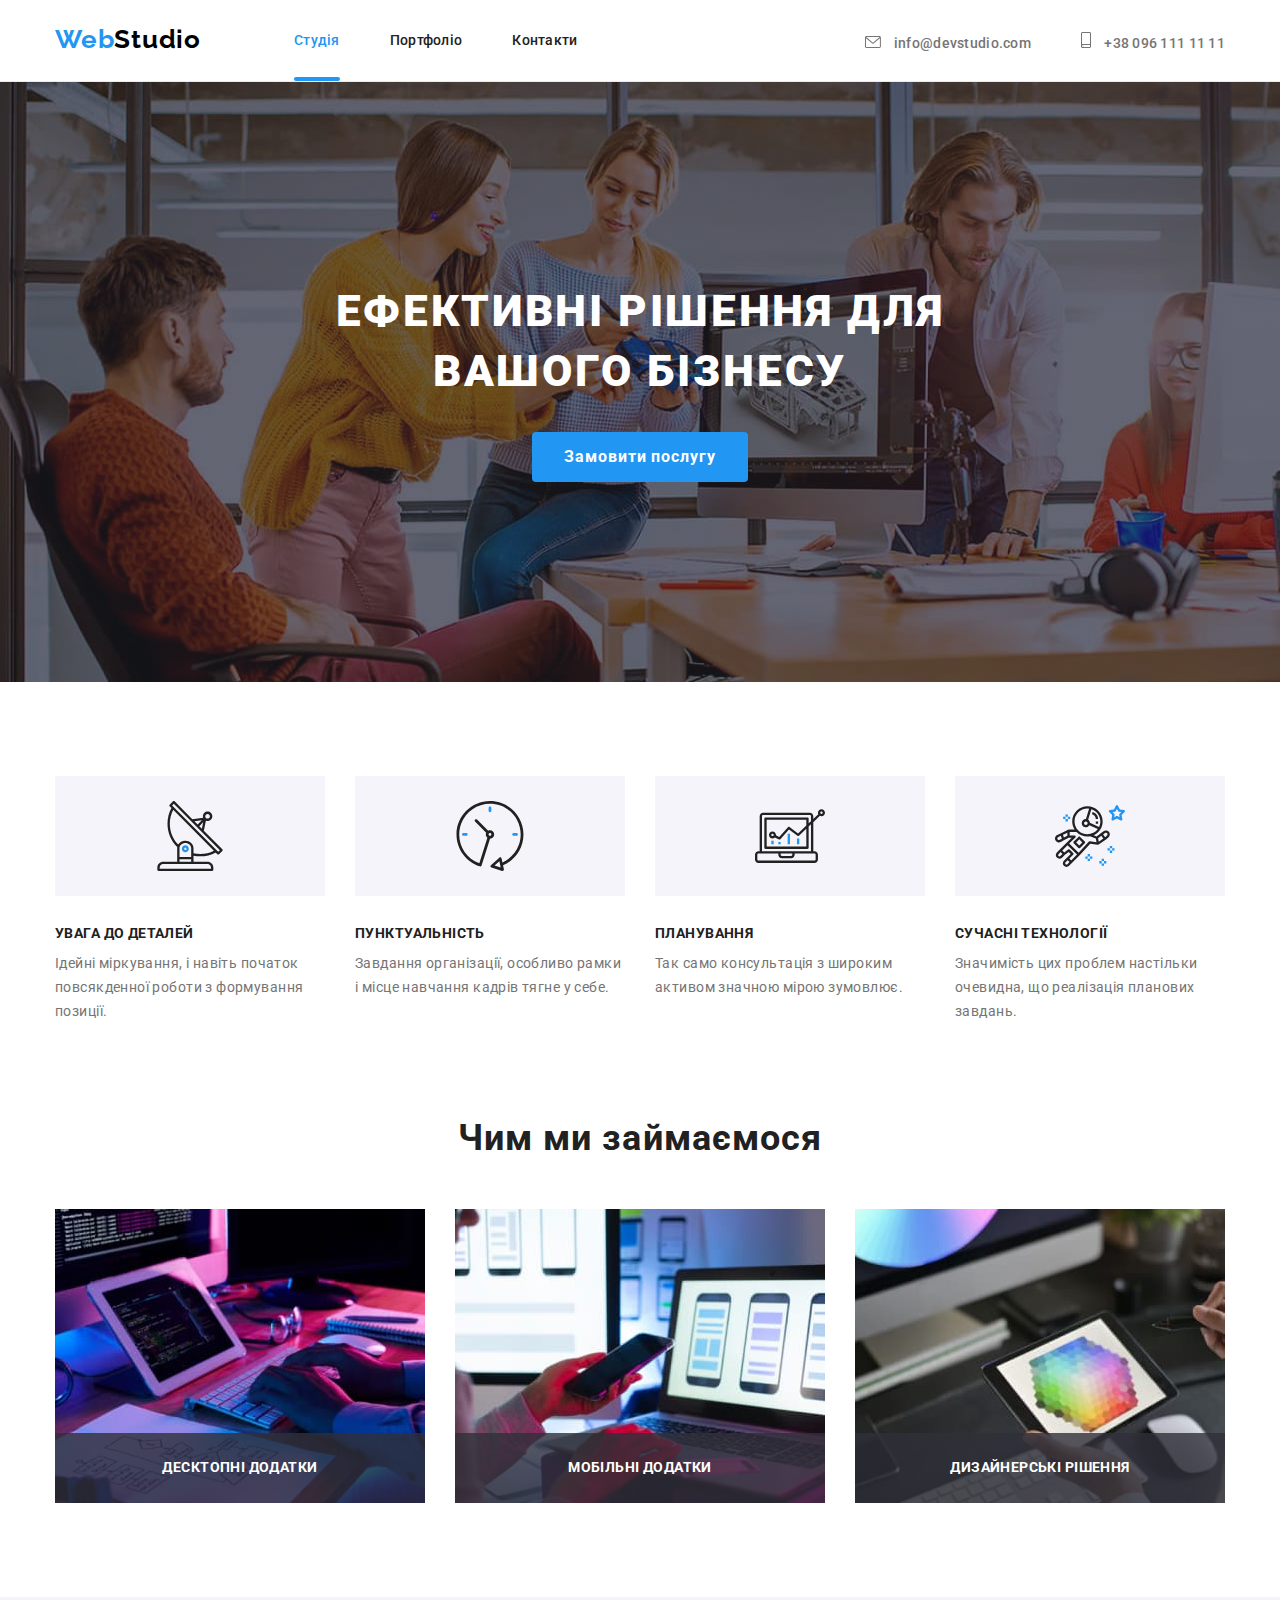
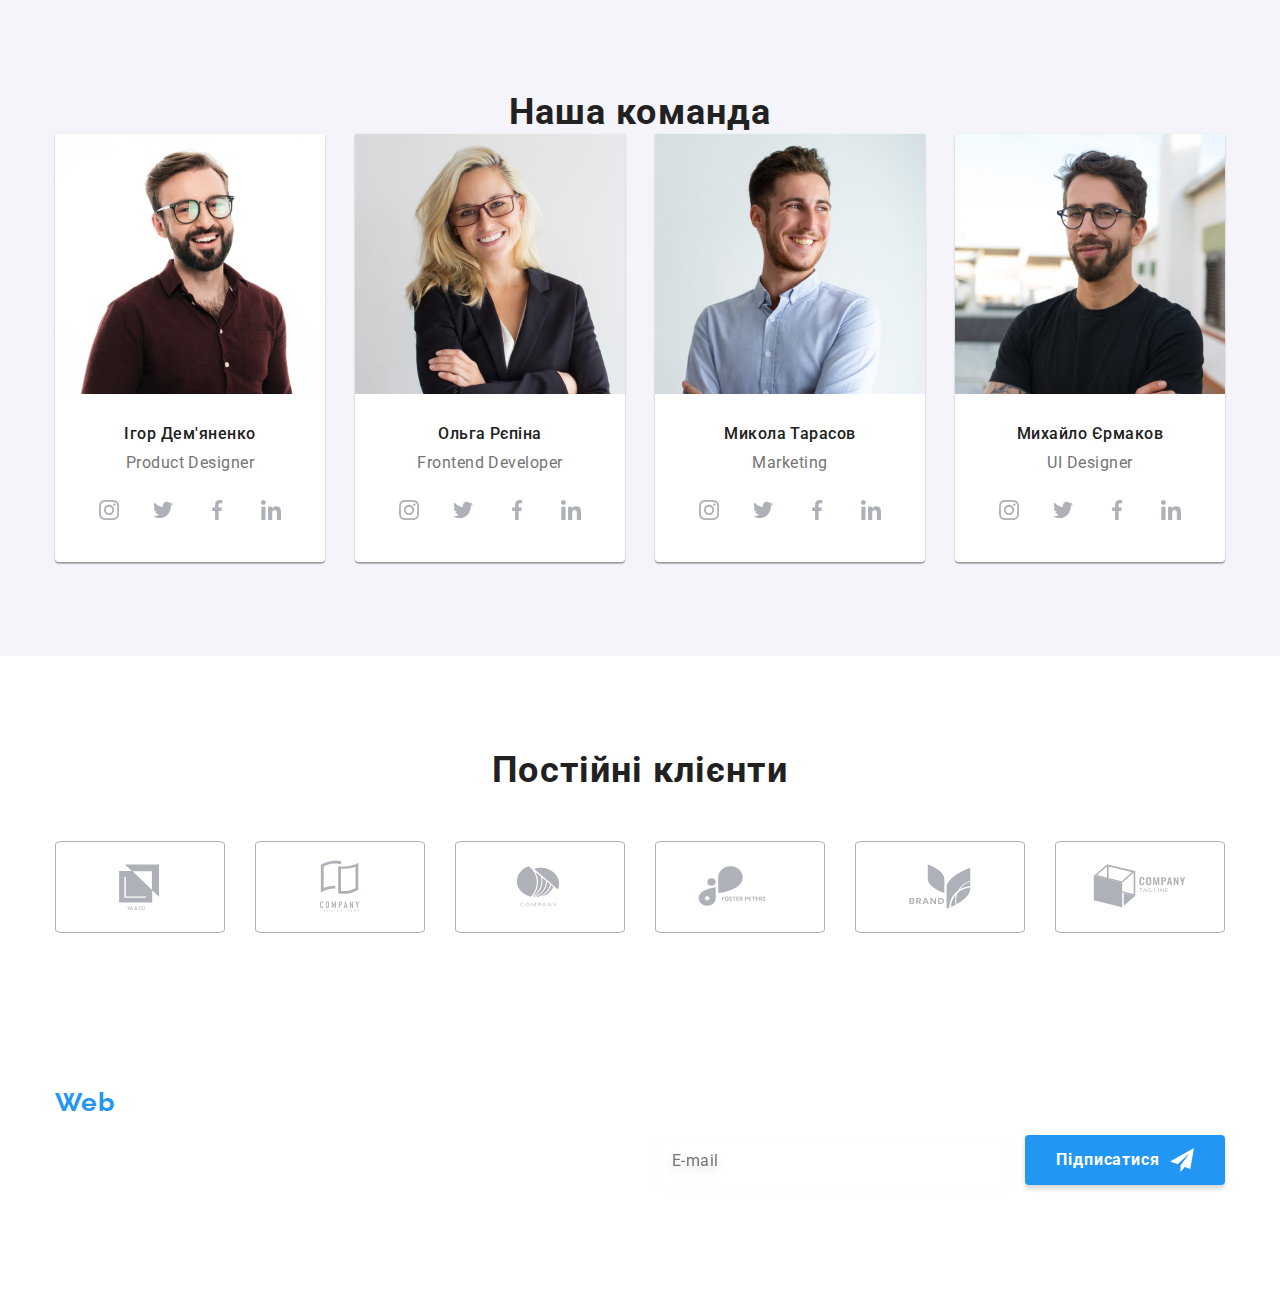
==== index.html @ ffcf5035 "hm-08" ====
<!DOCTYPE html>
<html lang="uk">
<head>
    <meta charset="UTF-8">
    <meta http-equiv="X-UA-Compatible" content="IE=edge">
    <meta name="viewport" content="width=device-width, initial-scale=1.0">
    <title>WebStudio</title>
    <link rel="preconnect" href="https://fonts.googleapis.com"> 
    <link rel="preconnect" href="https://fonts.gstatic.com" crossorigin> 
    <link href="https://fonts.googleapis.com/css2?family=Raleway:wght@700&family=Roboto:wght@400;500;700;900&display=swap" rel="stylesheet">
    <link rel="stylesheet" href="https://cdnjs.cloudflare.com/ajax/libs/modern-normalize/1.1.0/modern-normalize.css">
    <link rel="stylesheet" href="css/main.min.css">
</head>
<body>
    <header class="header">
        <div class="header-mobile">
            <a class="header__logo link" href="./index.html">
                Web<span class="accent">Studio</span> 
            </a>
            <button class="header-mobile__btn js-open-menu" type="button">
                <svg class="mobile-open" width="25" height="25">
                    <use href="./images/icons.svg#icon-menu_40px"></use>
                </svg>
            </button>
       
            <div class="header-mobile__wrap js-menu-container">
                <button class="header-mobile__btn-close js-close-menu" type="button">
                    <svg class="mobile-close" width="19" height="19">
                        <use href="./images/icons.svg#icon-close_40px"></use>
                    </svg>
                </button>
                <nav class="nav-mobile">
                    <ul class="nav-mobile__list list">
                        <li class="nav-mobile__item"><a class="nav-mobile__link link current" href="#">Студія</a></li>
                        <li class="nav-mobile__item"><a class="nav-mobile__link link" href="./portfolio.html">Портфоліо</a></li>
                        <li class="nav-mobile__item"><a class="nav-mobile__link link" href="#">Контакти</a></li>
                    </ul>
                </nav>
                <div class="contacts-mobile">
                   <ul class="contacts-mobile__list list">
                    <li class="contacts-mobile__item">
                        <a class="contacts-mobile__link-tel link" href="tel:+380961111111">+38 096 111 11 11</a>
                    </li>
                    <li class="contacts-mobile__item">
                        <a class="contacts-mobile__link-mail link" href="mailto:info@devstudio.com">info@devstudio.com</a>    
                    </li>
                   </ul>
                    
                </div>
                <div class="soc-media-mobile">
                    <ul class="soc-media-mobile__list list">
                        <li class="soc-media-mobile__item"><a class="soc-media-mobile__link link" href="https://www.instagram.com" aria-label="посилання на інстаграм">Instagram</a></li>
                        <li class="soc-media-mobile__item"><a class="soc-media-mobile__link link" href="https://twitter.com" aria-label="посилання на твіттер">Twitter</a></li>
                        <li class="soc-media-mobile__item"><a class="soc-media-mobile__link link" href="https://www.facebook.com" aria-label="посилання на фейсбук">Facebook</a></li>
                        <li class="soc-media-mobile__item"><a class="soc-media-mobile__link link" href="https://ua.linkedin.com" aria-label="посилання на лінкедін">LinkedIn</a></li>
                    </ul>
                </div>
            </div>


        </div>
        <div class="container header__container">
            <a class="header__logo link" href="./index.html">
                Web<span class="accent">Studio</span> 
            </a>
            <nav class="header__nav">
                <ul class="header__menu list">
                  <li class="header__menu-item"><a class="header__menu-link link current" href="#">Студія</a></li>
                  <li class="header__menu-item"><a class="header__menu-link link" href="./portfolio.html">Портфоліо</a></li>
                  <li class="header__menu-item"><a class="header__menu-link link" href="#">Контакти</a></li>
                </ul>
            </nav>
            <ul class="header__contacts list">
                <li class="header__contacts-item">
                 <div class="header__contacts-icon">
                    <a class="header__contacts-mail link" href="mailto:info@devstudio.com">
                        <svg class="contacts-icons" aria-label="конверт" width="16px" height="12px">
                            <use href="./images/icons.svg#icon-envelope"></use>
                        </svg> 
                     info@devstudio.com
                    </a>
                 </div>
                </li>
                <li class="header__contacts-item">
                    <div class="header__contacts-icon">
                        <a class="header__contacts-tel link" href="tel:+380961111111">
                            <svg class="contacts-icons" aria-label="телефон" width="10px" height="16px">
                                <use href="./images/icons.svg#icon-smartphone"></use>
                            </svg>
                         +38 096 111 11 11
                        </a>
                    </div>
                </li>
            </ul>
        </div>
    </header>

    <main  class="page-main">
      
        <section class="hero">
            <div class="hero__container container">
               
                <h1 class="hero__head">ЕФЕКТИВНІ РІШЕННЯ ДЛЯ ВАШОГО БІЗНЕСУ </h1>
                <button data-modal-open class="hero__button" type="button">Замовити послугу</button>
                

             
            </div>
        </section>
        <section class="advantages">
            <div class="advantages__container container">
                <h2 class="advantages__visually-hidden">Наші переваги</h2>
                <ul class="advantages__list list">
                    <li class="advantages__item">
                        <div class="advantages__icon">
                            <svg class="advantages-icons" aria-label="антена" width="70px" height="70px">
                                <use href="./images/icons.svg#icon-antenna"></use>
                            </svg>
                        </div>
                        <h3 class="advantages__item-title">УВАГА ДО ДЕТАЛЕЙ</h3>
                        <p class="advantages__item-paragraph">Ідейні міркування, і навіть початок повсякденної роботи з формування позиції.
    
                        </p>
                    </li>
                    <li class="advantages__item">
                        <div class="advantages__icon">
                            <svg class="advantages-icons" aria-label="годинник" width="70px" height="70px">
                                <use href="./images/icons.svg#icon-clock"></use>
                            </svg>
                        </div>
                        <h3 class="advantages__item-title">ПУНКТУАЛЬНІСТЬ</h3>
                        <p class="advantages__item-paragraph">Завдання організації, особливо рамки і місце навчання кадрів тягне у себе.
    
                        </p>
                    </li>
                    <li class="advantages__item">
                        <div class="advantages__icon">
                            <svg class="advantages-icons" aria-label="діаграма" width="70px" height="70px">
                                <use href="./images/icons.svg#icon-diagram"></use>
                            </svg>
                        </div>
                        <h3 class="advantages__item-title">ПЛАНУВАННЯ</h3>
                        <p class="advantages__item-paragraph">Так само консультація з широким активом значною мірою зумовлює.
    
                        </p>
                    </li>
                    <li class="advantages__item">
                        <div class="advantages__icon">
                            <svg class="advantages__icons" aria-label="астронавт" width="70px" height="70px">
                                <use href="./images/icons.svg#icon-astronaut"></use>
                            </svg>
                        </div>
                        <h3 class="advantages__item-title">СУЧАСНІ ТЕХНОЛОГІЇ</h3>
                        <p class="advantages__item-paragraph">Значимість цих проблем настільки очевидна, що реалізація планових завдань.
    
                        </p>
                    </li>
                </ul>
            </div>
        </section>
    
        <section class="gallery">
            <div class="container gallery__container">
                <h2 class="gallery__head">Чим ми займаємося</h2>
                <ul class="gallery__list list">
                    <li class="gallery__item">
                        <img class="gallery__img" src="images/img.jpg" alt="фото1" width="370"/>
                        <p class="gallery__paragraph">ДЕСКТОПНІ ДОДАТКИ</p>
                    </li>
                    <li class="gallery__item">
                        <img class="gallery__img" src="images/img-2.jpg" alt="фото2" width="370"/>
                        <p class="gallery__paragraph">МОБІЛЬНІ ДОДАТКИ</p>
                    </li>
                    <li class="gallery__item">
                        <img class="gallery__img" src="images/img-3.jpg" alt="фото3" width="370"/>
                        <p class="gallery__paragraph">ДИЗАЙНЕРСЬКІ РІШЕННЯ</p>
                    </li>
                </ul>
            </div>
        </section>
    
        <section class="team">
            <div class="team__container container">
                <h2 class="team__head">Наша команда</h2>
                <ul class="team__list item-block list">
                    <li class="item-block__item">
                        <img class="item-block__img" src="images/photo.jpg" alt="Ігор Дем'яненко" width="270"/>
                        <div class="item-block__info">
                            <h3 class="item-block__name">Ігор Дем'яненко</h3>
                            <p class="item-block__profession">Product Designer</p>
                           <ul class="social-list list">
                                <li  class="social-list__item">
                                    <a class="social-link link" href="https://www.instagram.com" aria-label="посилання на інстаграм">
                                        <svg class="social-icon" aria-label="інстаграм" width="20px" height="20px">
                                            <use href="./images/icons.svg#icon-instagram"></use>
                                        </svg>
                                    </a>
                                </li>
                                <li class="social-list__item">
                                    <a class="social-link link" href="https://twitter.com" aria-label="посилання на твіттер">
                                        <svg class="social-icon" aria-label="твіттер" width="20px" height="20px">
                                            <use href="./images/icons.svg#icon-twitter"></use>
                                        </svg>
                                    </a>
                                </li>
                                <li class="social-list__item">
                                    <a class="social-link link" href="https://www.facebook.com" aria-label="посилання на фейсбук">
                                        <svg class="social-icon" aria-label="фейсбук" width="20px" height="20px">
                                            <use href="./images/icons.svg#icon-facebook"></use>
                                        </svg>
                                    </a>
                                </li>
                                <li class="social-list__item">
                                    <a class="social-link link" href="https://ua.linkedin.com" aria-label="посилання на лінкедін">
                                        <svg class="social-icon" aria-label="лінкедін" width="20px" height="20px">
                                            <use href="./images/icons.svg#icon-linkedin"></use>
                                        </svg>
                                    </a>
                                </li>
                           </ul>
                        </div>
                    </li>
                    <li class="item-block__item">
                        <img class="item-block__img" src="images/photo-2.jpg" alt="Ольга Рєпіна" width="270"/>
                        <div class="item-block__info">
                            <h3 class="item-block__name">Ольга Рєпіна</h3>
                            <p class="item-block__profession">Frontend Developer</p>
                            <ul class="social-list list">
                                <li  class="social-list__item">
                                    <a class="social-link link" href="https://www.instagram.com" aria-label="посилання на інстаграм">
                                        <svg class="social-icon" aria-label="інстаграм" width="20px" height="20px">
                                            <use href="./images/icons.svg#icon-instagram"></use>
                                        </svg>
                                    </a>
                                </li>
                                <li class="social-list__item">
                                    <a class="social-link link" href="https://twitter.com" aria-label="посилання на твіттер">
                                        <svg class="social-icon" aria-label="твіттер" width="20px" height="20px">
                                            <use href="./images/icons.svg#icon-twitter"></use>
                                        </svg>
                                    </a>
                                </li>
                                <li class="social-list__item">
                                    <a class="social-link link" href="https://www.facebook.com" aria-label="посилання на фейсбук">
                                        <svg class="social-icon" aria-label="фейсбук" width="20px" height="20px">
                                            <use href="./images/icons.svg#icon-facebook"></use>
                                        </svg>
                                    </a>
                                </li>
                                <li class="social-list__item">
                                    <a class="social-link link" href="https://ua.linkedin.com" aria-label="посилання на лінкедін">
                                        <svg class="social-icon" aria-label="лінкедін" width="20px" height="20px">
                                            <use href="./images/icons.svg#icon-linkedin"></use>
                                        </svg>
                                    </a>
                                </li>
                           </ul>
                        </div>
                    </li>
                    <li class="item-block__item">
                        <img class="item-block__img" src="images/photo-3.jpg" alt="Микола Тарасов" width="270"/>
                        <div class="item-block__info">
                            <h3 class="item-block__name">Микола Тарасов</h3>
                            <p class="item-block__profession">Marketing</p>
                            <ul class="social-list list">
                                <li  class="social-list__item">
                                    <a class="social-link link" href="https://www.instagram.com" aria-label="посилання на інстаграм">
                                        <svg class="social-icon" aria-label="інстаграм" width="20px" height="20px">
                                            <use href="./images/icons.svg#icon-instagram"></use>
                                        </svg>
                                    </a>
                                </li>
                                <li class="social-list__item">
                                    <a class="social-link link" href="https://twitter.com" aria-label="посилання на твіттер">
                                        <svg class="social-icon" aria-label="твіттер" width="20px" height="20px">
                                            <use href="./images/icons.svg#icon-twitter"></use>
                                        </svg>
                                    </a>
                                </li>
                                <li class="social-list__item">
                                    <a class="social-link link" href="https://www.facebook.com" aria-label="посилання на фейсбук">
                                        <svg class="social-icon" aria-label="фейсбук" width="20px" height="20px">
                                            <use href="./images/icons.svg#icon-facebook"></use>
                                        </svg>
                                    </a>
                                </li>
                                <li class="social-list__item">
                                    <a class="social-link link" href="https://ua.linkedin.com" aria-label="посилання на лінкедін">
                                        <svg class="social-icon" aria-label="лінкедін" width="20px" height="20px">
                                            <use href="./images/icons.svg#icon-linkedin"></use>
                                        </svg>
                                    </a>
                                </li>
                           </ul>
                        </div>
                    </li>
                    <li class="item-block__item">
                        <img class="item-block__img" src="images/photo-4.jpg" alt="Михайло Єрмаков" width="270"/>
                        <div class="item-block__info">
                            <h3 class="item-block__name">Михайло Єрмаков</h3>
                            <p class="item-block__profession">UI Designer</p>
                            <ul class="social-list list">
                                <li  class="social-list__item">
                                    <a class="social-link link" href="https://www.instagram.com" aria-label="посилання на інстаграм">
                                        <svg class="social-icon" aria-label="інстаграм" width="20px" height="20px">
                                            <use href="./images/icons.svg#icon-instagram"></use>
                                        </svg>
                                    </a>
                                </li>
                                <li class="social-list__item">
                                    <a class="social-link link" href="https://twitter.com" aria-label="посилання на твіттер">
                                        <svg class="social-icon" aria-label="твіттер" width="20px" height="20px">
                                            <use href="./images/icons.svg#icon-twitter"></use>
                                        </svg>
                                    </a>
                                </li>
                                <li class="social-list__item">
                                    <a class="social-link link" href="https://www.facebook.com" aria-label="посилання на фейсбук">
                                        <svg class="social-icon" aria-label="фейсбук" width="20px" height="20px">
                                            <use href="./images/icons.svg#icon-facebook"></use>
                                        </svg>
                                    </a>
                                </li>
                                <li class="social-list__item">
                                    <a class="social-link link" href="https://ua.linkedin.com" aria-label="посилання на лінкедін">
                                        <svg class="social-icon" aria-label="лінкедін" width="20px" height="20px">
                                            <use href="./images/icons.svg#icon-linkedin"></use>
                                        </svg>
                                    </a>
                                </li>
                           </ul>
                        </div>
                    </li>
                </ul>
            </div>
        </section>
    
        <section class="clients">
            <div class="container">
                <h2 class="clients__head">Постійні клієнти</h2>
                <ul class="clients__list list">
                    <li class="clients__item">
                        <a class="clients__link link" href="#" aria-label="посилання на компанію">
                            <svg class="clients-icon" aria-label="компанія" width="106px" height="60">
                                <use href="./images/icons.svg#icon-Logo"></use>
                            </svg>
                        </a>
                    </li>
                    <li class="clients__item">
                        <a class="clients__link link" href="#" aria-label="посилання на компанію">
                            <svg class="clients-icon" aria-label="компанія" width="106px" height="60">
                                <use href="./images/icons.svg#icon-Logo-2"></use>
                            </svg>
                        </a>
                    </li>
                    <li class="clients__item">
                        <a class="clients__link link" href="#" aria-label="посилання на компанію">
                            <svg class="clients-icon" aria-label="компанія" width="106px" height="60">
                                <use href="./images/icons.svg#icon-Logo-3"></use>
                            </svg>
                         </a>
                    </li>
                    <li class="clients__item">
                        <a class="clients__link link" href="#" aria-label="посилання на компанію">
                            <svg class="clients-icon" aria-label="компанія" width="106px" height="60">
                                <use href="./images/icons.svg#icon-Logo-4"></use>
                            </svg>
                        </a>
                    </li>
                    <li class="clients__item">
                        <a class="clients__link link" href="#" aria-label="посилання на компанію">
                            <svg class="clients-icon" aria-label="компанія" width="106px" height="60">
                                <use href="./images/icons.svg#icon-Logo-5"></use>
                            </svg>
                        </a>
                    </li>
                    <li class="clients__item">
                        <a class="clients__link link" href="#" aria-label="посилання на компанію">
                            <svg class="clients-icon" aria-label="компанія" width="106px" height="60">
                                <use href="./images/icons.svg#icon-Logo-6"></use>
                            </svg>
                        </a>
                    </li>
                </ul>
            </div>
        </section>
    
    

    </main>
    <!-- <footer class="footer"> -->
        <div class="container footer__container">
            <div class="footer__contacts">
                <a class="footer__logo link" href="./index.html">
                    Web<span class="logo-footer-accent">Studio</span>
                </a>
                
                <address class="footer__adress">
                    <ul class="footer__list list">
                        <li class="footer__item"><a class="footer__map link" href="https://goo.gl/maps/fyVQW1wVVdpxyoAL6" target="_blank"  rel="noopener noreferrer" >м. Київ, пр-т Лесі Українки,26</a></li>
                        <li class="footer__item"><a class="footer__mail link" href="mailto:info@devstudio.com">info@devstudio.com</a></li>
                        <li class="footer__item"><a class="footer__tel link" href="tel:+380961111111">+38 096 111 11 11</a></li>
                    </ul>
                </address>
            </div>
            <div class="footer-social">
                <h3 class="footer-social__head">ПРИЄДНУЙТЕСЬ</h3>
                <ul class="social-list list">
                    <li  class="footer-social__item">
                        <a class="social-link link" href="https://www.instagram.com" aria-label="посилання на інстаграм">
                            <svg class="social-icon-footer" aria-label="інстаграм" width="20px" height="20px">
                                <use href="./images/icons.svg#icon-instagram"></use>
                            </svg>
                        </a>
                    </li>
                    <li class="footer-social__item">
                        <a class="social-link link" href="https://twitter.com" aria-label="посилання на твіттер">
                            <svg class="social-icon-footer" aria-label="твіттер" width="20px" height="20px">
                                <use href="./images/icons.svg#icon-twitter"></use>
                            </svg>
                        </a>
                    </li>
                    <li class="footer-social__item">
                        <a class="social-link link" href="https://www.facebook.com" aria-label="посилання на фейсбук">
                            <svg class="social-icon-footer" aria-label="фейсбук" width="20px" height="20px">
                                <use href="./images/icons.svg#icon-facebook"></use>
                            </svg>
                        </a>
                    </li>
                    <li class="footer-social__item">
                        <a class="social-link link" href="https://ua.linkedin.com" aria-label="посилання на лінкедін">
                            <svg class="social-icon-footer" aria-label="лінкедін" width="20px" height="20px">
                                <use href="./images/icons.svg#icon-linkedin"></use>
                            </svg>
                        </a>
                    </li>
               </ul>
            </div>
            <div class="footer-mail">
                <p class="footer-mail__paragraph">ПІДПИШІТЬСЯ НА РОЗСИЛКУ</p>
                <form class="form-subscribe">
                    <input class="form-subscribe__input" type="email" name="email" placeholder="E-mail">
                    <button class="form-subscribe__button" type="submit">Підписатися
                        <svg class="form-subscribe__icon" width="24" height="24">
                            <use href="./images/icons.svg#icon-icon-send"></use>
                        </svg>
                    </button>
                </form>

            </div>
        </div>
    </footer>
    
    <div class="backdrop is-hidden" data-modal>
        <div class="modal">
            <p class="modal__title">Залиште свої дані, ми вам передзвонимо</p>
            <button class="modal__button-close" data-modal-close>
                <svg class="icon-close" width="18" height="18">
                    <use href="./images/icons.svg#icon-close-black-18dp"></use>
                </svg>
            </button>
            <form class="modal-forms">
                <div class="modal-forms__group">
                    <label class="modal-forms__label" for="name">Ім'я</label>
                    <div class="modal-forms__svg">
                        <input class="modal-forms__input" type="text" name="name" id="name">
                        <svg class="modal-icon" width="18" height="18">
                            <use href="./images/icons.svg#icon-person-black-18dp-1"></use>
                        </svg>
                    </div>
                </div>
                <div class="modal-forms__group">
                    <label class="modal-forms__label" for="number-tel">Телефон</label>
                    <div class="modal-forms__svg">
                        <input class="modal-forms__input" type="tel" name="number-tel" id="number-tel">
                        <svg class="modal-icon" width="18" height="18">
                            <use href="./images/icons.svg#icon-phone-black-18dp-1"></use>
                        </svg>
                    </div>
                </div>
                <div class="modal-forms__group">
                    <label class="modal-forms__label" for="mail">Пошта</label>
                    <div class="modal-forms__svg">
                        <input class="modal-forms__input" type="email" name="mail" id="mail">
                        <svg class="modal-icon" width="18" height="18">
                            <use href="./images/icons.svg#icon-email-black-18dp-1"></use>
                        </svg>
                    </div>
                </div>
                <div class="form-box">
                    <label class="modal-forms__label" for="feedback">Коментар</label>
                    <textarea class="modal-textarea" name="feedback" id="feedback" placeholder="Введіть текст"></textarea>
                </div>
                <div class="form-checked">
                    
                    <label class="form-checked__label" for="user-accept">
                        <input class="modal-checked visually-hidden" type="checkbox" name="accept" id="user-accept">
                        <span class="modal-checked__vector">
                            <svg class="modal-checked__icon" width="11" height="8">
                                <use href="./images/icons.svg#icon-Vector"></use>
                            </svg>
                        </span>
                        <span>Погоджуюся з розсилкою та приймаю</span>
                    </label>
                    <a href="#" class="form-checked__checkbox-link"> Умови договору</a>
                </div>
                <button class="modal-btn" type="submit">Відправити</button>
            </form>
        </div>
    </div>
    <script src="./js/mobile-menu.js"></script>
    <script src="./js/modal.js"></script>
</body>
</html>
---- css/main.min.css ----
:root{--primary-font:"Roboto", sans-serif;--secondary-font:"Raleway", sans-serif;--primary-text-color:#212121;--secondary-text-color:#757575;--primary-text-color-theme-dark:#FFFFFF;--accent-color:#2196F3}.container{margin-left:auto;margin-right:auto;padding-left:15px;padding-right:15px}@media screen and (min-width: 480px){.container{max-width:480px}}@media screen and (min-width: 768px){.container{max-width:768px}}@media screen and (min-width: 1200px){.container{max-width:1200px}}.link{text-decoration:none}.list{list-style:none}img{display:block;max-width:100%;height:auto}button{font-family:inherit;cursor:pointer;padding:0;margin:0}ul{margin-top:0;margin-bottom:0;padding-left:0;-webkit-padding-start:0;padding-inline-start:0}h1,h2,h3,h4,h5,h6{margin:0}p{margin:0}address{font-style:normal}body{font-family:var(--primary-font);color:var(--primary-text-color)}.visually-hidden{position:absolute;white-space:nowrap;width:1px;height:1px;overflow:hidden;border:0;padding:0;clip:rect(0 0 0 0);-webkit-clip-path:inset(50%);clip-path:inset(50%);margin:-1px}.social-list{display:flex;gap:10px}.social-link{width:44px;height:44px;background-color:var(--primary-text-color-theme-dark);border-radius:50%;display:flex;align-items:center;justify-content:center;transition:background-color 250ms cubic-bezier(0.4, 0, 0.2, 1),box-shadow 250ms cubic-bezier(0.4, 0, 0.2, 1)}.social-link:hover,.social-link:focus{background-color:var(--accent-color);box-shadow:0px 4px 4px rgba(0,0,0,.25)}.social-link:hover:hover .social-icon,.social-link:hover:focus .social-icon,.social-link:focus:hover .social-icon,.social-link:focus:focus .social-icon{fill:var(--primary-text-color-theme-dark)}.social-icon{fill:#afb1b8}.portfolio-gallery__list{display:flex;gap:30px;flex-wrap:wrap;cursor:pointer}.portfolio-gallery__item{transition:box-shadow 250ms cubic-bezier(0.4, 0, 0.2, 1);width:calc((100% - 60px)/3)}.portfolio-gallery__item:hover{box-shadow:0px 4px 4px rgba(0,0,0,.25)}.portfolio-gallery__item:hover:hover .img-descr__text{transform:translateY(0)}.img-descr{position:relative;overflow:hidden}.img-descr__text{position:absolute;padding:40px;left:0;top:0;width:100%;height:100%;font-family:var(--primary-font);font-weight:400;font-size:18px;line-height:1.56;letter-spacing:.03em;color:var(--primary-text-color-theme-dark);background-color:rgba(33,150,243,.9);transform:translateY(100%);transition:transform 250ms cubic-bezier(0.4, 0, 0.2, 1)}.container-descr{padding:20px 24px;border:1px solid rgba(238,238,238,.9333333333);border-top:rgba(0,0,0,0)}.container-descr__head{font-weight:700;font-size:18px;line-height:2;letter-spacing:.06em}.container-descr__filter{font-size:16px;line-height:1.9;letter-spacing:.03em;color:var(--secondary-text-color)}.header-mobile{display:flex;justify-content:space-between;align-items:center;padding:16px 15px 15px 16px}@media screen and (min-width: 768px){.header-mobile{display:none}}.header-mobile__btn{width:40px;height:40px;background-color:var(--primary-text-color-theme-dark);border:none;top:10px;right:15px}.header-mobile__btn:focus,.header-mobile__btn:hover .mobile-open{fill:var(--accent-color)}.header-mobile__wrap{overflow:auto;display:flex;flex-direction:column;justify-content:space-between;max-width:100%;height:100vh;position:fixed;top:0;left:0;padding:48px 40px;background-color:var(--primary-text-color-theme-dark);transform:translateX(-100%);transition:transform cubic-bezier(0.4, 0, 0.2, 1),visibility 250ms cubic-bezier(0.4, 0, 0.2, 1)}.header-mobile__wrap.is-open{transform:translateX(0);overflow:auto}body.scroll-lock{overflow:hidden}.header-mobile__btn-close{width:40px;height:40px;background-color:var(--primary-text-color-theme-dark);border:none;position:absolute;top:10px;right:15px}.header-mobile__btn-close:focus,.header-mobile__btn-close:hover .mobile-close{fill:var(--accent-color)}.nav-mobile__list{display:flex;flex-direction:column;gap:32px}.nav-mobile__link{font-weight:500;font-size:40px;line-height:1.18;letter-spacing:.02em;color:var(--primary-text-color)}.nav-mobile__link:focus,.nav-mobile__link:hover{color:var(--accent-color)}.contacts-mobile{padding-top:302px;padding-bottom:64px}.contacts-mobile__list{display:flex;flex-direction:column;gap:32px}.contacts-mobile__link-tel{font-weight:500;font-size:34px;line-height:1.18;letter-spacing:.02em;color:var(--accent-color)}.contacts-mobile__link-mail{font-weight:500;font-size:24px;line-height:1.16;letter-spacing:.02em;color:var(--secondary-text-color)}.contacts-mobile__link-mail:focus,.contacts-mobile__link-mail:hover{color:var(--accent-color)}.soc-media-mobile__list{display:flex;gap:20px}.soc-media-mobile__item{border-left:1px solid rgba(33,33,33,.2);padding-left:10px}.soc-media-mobile__item:first-child{border-left:none}.soc-media-mobile__link{font-weight:500;font-size:18px;line-height:1.22;letter-spacing:.02em;color:#2196f3}.header{border-bottom:1px solid #ececec}.header__container{display:flex;justify-content:center;align-items:center}@media screen and (max-width: 767px){.header__container{display:none}}.header__logo{font-family:var(--secondary-font);font-weight:700;font-size:26px;line-height:1.2;letter-spacing:.03em;color:#2196f3;display:inline-block}@media screen and (max-width: 767px){.header__logo{padding:16px 15px 15px 16px;font-weight:700;font-size:24px;line-height:1.16;letter-spacing:.03em}}@media screen and (min-width: 1200px){.header__logo{padding-top:24px;padding-bottom:25px;margin-right:93px}}.accent{color:#000}.header__nav{padding-top:32px;padding-bottom:32px}.header__menu{display:flex;gap:50px;margin:0}.header__menu-item{font-size:14px}.header__menu-link{font-weight:500;font-size:14px;line-height:1.14;letter-spacing:.02em;padding:32px 0;color:var(--primary-text-color);position:relative;transition:color 250ms cubic-bezier(0.4, 0, 0.2, 1)}.header__menu-link:focus,.header__menu-link:hover{color:var(--accent-color)}.header__menu-link.current::after{content:"";height:4px;width:100%;background-color:var(--accent-color);display:block;border-radius:2px;position:absolute;bottom:-1px;left:0}.current{color:var(--accent-color)}.header__contacts{display:flex;gap:50px;margin-left:auto;align-items:baseline;height:80px}.header__contacts-item{font-size:14px}.header__contacts-icon{display:flex;justify-content:center;align-items:center;text-align:center;color:#757575;transition:color 250ms cubic-bezier(0.4, 0, 0.2, 1)}.header__contacts-icon:focus,.header__contacts-icon:hover{color:var(--accent-color)}.contacts-icons{fill:currentColor;margin-right:10px}.header__contacts-mail{font-weight:500;font-size:14px;line-height:1.14;letter-spacing:.02em;color:var(--secondary-text-color)}.header__contacts-mail:focus,.header__contacts-mail:hover{color:var(--accent-color)}.header__contacts-tel{font-weight:500;font-size:14px;line-height:1.14;letter-spacing:.02em;color:var(--secondary-text-color);transition:color 250ms cubic-bezier(0.4, 0, 0.2, 1)}.header__contacts-tel:focus,.header__contacts-tel:hover{color:var(--accent-color)}.header__contacts{padding-top:32px;padding-bottom:32px}.page-main{max-width:100%}.hero{background-image:linear-gradient(rgba(47, 48, 58, 0.4), rgba(47, 48, 58, 0.4)),url(../images/background.jpg);height:600px}@media screen and (max-width: 767px){.hero{padding:118px 0;height:400px;max-width:100%;background-size:cover}}@media screen and (min-width: 1200px){.hero{height:600px;padding:200px 0}}.hero__head{font-weight:900;font-size:44px;line-height:1.36;letter-spacing:.06em;margin:auto;width:696px;text-align:center;color:var(--primary-text-color-theme-dark);margin-bottom:30px}@media screen and (max-width: 767px){.hero__head{font-size:26px;line-height:1.62;text-align:center;letter-spacing:.06em;text-transform:uppercase;width:360px;color:var(--primary-text-color-theme-dark)}}.hero__button{font-weight:700;font-size:16px;line-height:1.88;letter-spacing:.06em;width:216px;height:50px;margin:auto;background-color:var(--accent-color);border-radius:4px;border:0;display:block;color:var(--primary-text-color-theme-dark);transition:background-color 250ms cubic-bezier(0.4, 0, 0.2, 1)}@media screen and (max-width: 767px){.hero__button{width:200px}}.hero__button:focus,.hero__button:hover{background-color:#188ce8}.advantages{padding-top:94px;padding-bottom:94px}@media screen and (max-width: 767px){.advantages{padding-top:60px;padding-bottom:60px}}.advantages__visually-hidden{position:absolute;white-space:nowrap;width:1px;height:1px;overflow:hidden;border:0;padding:0;clip:rect(0 0 0 0);-webkit-clip-path:inset(50%);clip-path:inset(50%);margin:-1px}.advantages__list{display:flex;gap:30px}@media screen and (max-width: 767px){.advantages__list{flex-direction:column}}@media screen and (max-width: 767px){.advantages__item{max-width:450px;padding-left:15px;padding-right:15px}}@media screen and (min-width: 1200px){.advantages__item{width:calc((100% - 90px)/4)}}.advantages__icon{background-color:#f5f4fa;height:120px;display:flex;justify-content:center;align-items:center;margin-bottom:30px}.advantages__item-title{font-weight:700;font-size:14px;line-height:1.14;letter-spacing:.03em;text-transform:uppercase}.advantages__item-paragraph{font-size:14px;line-height:1.71;letter-spacing:.03em;color:var(--secondary-text-color);margin-top:10px}.gallery{padding-bottom:94px}@media screen and (max-width: 767px){.gallery{display:none}}.gallery__head{font-weight:700;font-size:36px;line-height:1.16;text-align:center;letter-spacing:.03em;margin-bottom:50px}.gallery__list{display:flex;gap:30px}.gallery__item{position:relative;width:calc((100% - 60px)/3)}.gallery__paragraph{font-family:var(--primary-font);font-weight:700;font-size:14px;line-height:1.14;text-align:center;letter-spacing:.03em;text-transform:uppercase;color:var(--primary-text-color-theme-dark);background:rgba(47,48,58,.8);width:100%;height:70px;position:absolute;bottom:0;left:0;display:flex;align-items:center;justify-content:center}.team{background-color:#f5f4fa;padding-top:94px;padding-bottom:94px}@media screen and (max-width: 767px){.team{padding-top:60px;padding-bottom:60px}}.team__head{font-weight:700;font-size:36px;line-height:1.17;text-align:center;letter-spacing:.03em}@media screen and (max-width: 767px){.team__head{font-size:28px;margin-bottom:30px}}.team__list{display:flex;gap:30px}@media screen and (max-width: 767px){.team__list{flex-direction:column;padding-left:15px;padding-right:15px}}.item-block__item{background-color:var(--primary-text-color-theme-dark);box-shadow:0px 1px 3px rgba(0,0,0,.12),0px 1px 1px rgba(0,0,0,.14),0px 2px 1px rgba(0,0,0,.2);border-radius:0px 0px 4px 4px}@media screen and (max-width: 767px){.item-block__item{width:100%}}@media screen and (min-width: 1200px){.item-block__item{width:calc((100% - 90px)/4)}}.item-block__info{padding:30px 0;display:flex;align-items:center;flex-direction:column}.item-block__name{font-weight:500;font-size:16px;line-height:1.19;text-align:center;letter-spacing:.03em}.item-block__profession{font-size:16px;line-height:1.19;text-align:center;letter-spacing:.03em;color:var(--secondary-text-color);margin-top:10px}.social-list__item{margin-top:16px;display:flex;gap:10px}.clients{padding:94px 0}.clients__head{font-family:var(--primary-font);font-style:normal;font-size:36px;line-height:1.16;text-align:center;letter-spacing:.03em;color:var(--primary-text-color);margin-bottom:50px}.clients__list{display:flex;align-items:center;justify-content:center;gap:30px}.clients__item{width:calc((100% - 150px)/6)}.clients__link{width:170px;height:92px;border:1px solid #afb1b8;border-radius:4%;display:flex;align-items:center;justify-content:center;transition:border-color 250ms cubic-bezier(0.4, 0, 0.2, 1),color 250ms cubic-bezier(0.4, 0, 0.2, 1)}.clients__link:hover,.clients__link:focus .clients-icon{border-color:var(--accent-color);color:var(--accent-color)}.clients__link{color:#afb1b8}.clients-icon{fill:currentColor;margin:16px 32px}.clients__link{width:170px;height:92px}.footer{background-color:#2f303a}.footer__container{display:flex;align-items:baseline;height:252px}.footer__contacts{padding-top:60px;padding-bottom:60px}.footer__logo{font-family:var(--secondary-font);font-weight:700;font-size:26px;line-height:1.2;letter-spacing:.03em;color:var(--accent-color)}.logo-footer-accent{color:var(--primary-text-color-theme-dark)}.footer__item{margin-bottom:9px}.footer__list{padding-top:20px}.footer__map{font-style:normal;font-size:14px;line-height:1.71;letter-spacing:.03em;color:var(--primary-text-color-theme-dark);transition:color 250ms cubic-bezier(0.4, 0, 0.2, 1)}.footer__map:focus,.footer__map:hover{color:var(--accent-color)}.footer__mail{font-style:normal;font-size:14px;line-height:1.71;letter-spacing:.03em;color:rgba(255,255,255,.6);transition:color 250ms cubic-bezier(0.4, 0, 0.2, 1)}.footer__mail:focus,.footer__mail:hover{color:var(--accent-color)}.footer__tel{font-style:normal;font-size:14px;line-height:1.71;letter-spacing:.03em;color:rgba(255,255,255,.6);transition:color 250ms cubic-bezier(0.4, 0, 0.2, 1)}.footer__tel:focus,.footer__tel:hover{color:var(--accent-color)}.footer-social{padding-top:72px;padding-bottom:100px;margin-left:70px;display:block;align-items:baseline}.footer-social__head{font-family:var(--primary-font);font-style:normal;font-weight:700;font-size:14px;line-height:1.14;letter-spacing:.03em;text-transform:uppercase;color:var(--primary-text-color-theme-dark);margin-bottom:20px}.social-link{background-color:rgba(255,255,255,.1)}.social-icon-footer{fill:var(--primary-text-color-theme-dark)}.footer-mail{margin-left:auto;padding-top:72px;padding-bottom:94px}.footer-mail__paragraph{font-family:var(--primary-font);font-weight:700;font-size:14px;line-height:1.14;letter-spacing:.03em;text-transform:uppercase;color:var(--primary-text-color-theme-dark);margin-bottom:20px}.form-subscribe{display:flex;align-items:baseline}.form-subscribe__input{width:358px;height:50px;border:1px solid rgba(255,255,255,.3);filter:drop-shadow(0px 4px 4px rgba(0, 0, 0, 0.15));border-radius:4px;margin-right:12px;background-color:rgba(0,0,0,0);color:var(--primary-text-color-theme-dark);transition:fill 250ms cubic-bezier(0.4, 0, 0.2, 1),visibility 250ms cubic-bezier(0.4, 0, 0.2, 1)}.form-subscribe__input:hover,.form-subscribe__input:focus{border-color:var(--accent-color)}input,textarea{padding:15px 16px;font-family:var(--primary-font);font-weight:400;font-size:16px;line-height:1.25;letter-spacing:.03em;color:rgba(255,255,255,.6)}.form-subscribe__button{font-weight:700;font-size:16px;line-height:1.88;letter-spacing:.06em;width:200px;height:50px;margin:auto;background-color:var(--accent-color);border-radius:4px;border:0;color:var(--primary-text-color-theme-dark);box-shadow:0px 4px 4px rgba(0,0,0,.15);transition:background-color 250ms cubic-bezier(0.4, 0, 0.2, 1);display:flex;align-items:center;justify-content:center}.form-subscribe__button:focus,.form-subscribe__button:hover{background-color:#188ce8}.form-subscribe__icon{margin-left:10px}.backdrop{position:fixed;width:100%;height:100%;top:0;left:0;z-index:100;background-color:rgba(0,0,0,.2);transition:opacity 250ms cubic-bezier(0.4, 0, 0.2, 1),visibility 250ms cubic-bezier(0.4, 0, 0.2, 1)}.backdrop.is-hidden{visibility:hidden;opacity:0;pointer-events:none}.is-hidden{transform:scale(0) rotate(720deg);opacity:0;transition:all 1s}.modal{position:absolute;left:50%;top:50%;transform:translate(-50%, -50%);transition:all 500s;min-width:528px;min-height:581px;background-color:var(--primary-text-color-theme-dark);transition:transform 250ms cubic-bezier(0.4, 0, 0.2, 1);box-shadow:0px 1px 3px rgba(0,0,0,.12),0px 1px 1px rgba(0,0,0,.14),0px 2px 1px rgba(0,0,0,.2);border-radius:4px}.modal__title{margin-top:40px;margin-left:41px;width:448px;font-family:var(--primary-font);font-weight:700;font-size:20px;line-height:1.15;text-align:center;letter-spacing:.03em;color:var(--primary-text-color);margin-bottom:12px}.modal__button-close{position:absolute;width:30px;height:30px;right:8px;top:8px;border-radius:50%;background-color:var(--primary-text-color-theme-dark);border:1px solid rgba(0,0,0,.1019607843);display:flex;align-items:center;justify-content:center}.modal__button-close:hover .icon-close,.modal__button-close:focus .icon-close{fill:var(--accent-color)}.icon-close{fill:#000;transition:fill 250ms cubic-bezier(0.4, 0, 0.2, 1),visibility 250ms cubic-bezier(0.4, 0, 0.2, 1)}.modal-forms{padding-left:40px;padding-right:40px}.modal-forms__label{display:flex;flex-direction:column;margin-bottom:4px;font-family:var(--primary-font);font-weight:400;font-size:12px;line-height:1.16;letter-spacing:.01em;color:var(--secondary-text-color)}.modal-forms__input,.modal-textarea{width:100%;border:1px solid rgba(33,33,33,.2);border-radius:4px;height:40px}.modal-forms__input{padding:11px 12px 11px 42px;cursor:pointer;color:#000}.modal-forms__input:hover,.modal-forms__input .modal-textarea:hover,.modal-forms__input:focus,.modal-forms__input .modal-textarea:focus{border-color:var(--accent-color)}.modal-forms__svg{position:relative;margin-bottom:10px}.modal-icon{position:absolute;top:50%;transform:translateY(-50%);left:12px;transition:fill 250ms cubic-bezier(0.4, 0, 0.2, 1),visibility 250ms cubic-bezier(0.4, 0, 0.2, 1);pointer-events:none}.modal-forms__input:hover+.modal-icon,.modal-forms__input:focus+.modal-icon{fill:var(--accent-color)}.modal-textarea{padding:12px 16px;height:120px;color:#000;resize:none}.modal-textarea::-moz-placeholder{font-size:12px;line-height:1.17;letter-spacing:.01em;color:rgba(117,117,117,.5)}.modal-textarea:-ms-input-placeholder{font-size:12px;line-height:1.17;letter-spacing:.01em;color:rgba(117,117,117,.5)}.modal-textarea::placeholder{font-size:12px;line-height:1.17;letter-spacing:.01em;color:rgba(117,117,117,.5)}.form-box{margin-bottom:20px}.form-checked{margin-bottom:30px;display:flex;align-items:center}.form-checked__label{display:flex;align-items:center;font-family:var(--primary-font);font-weight:400;font-size:14px;line-height:1.71;letter-spacing:.03em;color:#757575}.modal-checked__vector{display:flex;align-items:center;justify-content:center;width:16px;height:15px;margin-right:8px;margin-left:12px;border:2px solid var(--primary-text-color);border-radius:3px}.modal-checked:checked+.modal-checked__vector .modal-checked__icon{opacity:1}.modal-checked:checked+.modal-checked__vector{background-color:var(--accent-color);border-color:rgba(0,0,0,0)}.modal-checked__icon{fill:var(--primary-text-color-theme-dark);opacity:0}.form-checked__checkbox-link{text-decoration:none;color:var(--accent-color);font-family:var(--primary-font);font-weight:400;font-size:14px;letter-spacing:.03em;margin-left:5px;border-bottom:1px solid}.modal-btn{display:block;font-weight:700;font-size:16px;line-height:1.88;letter-spacing:.06em;width:200px;height:50px;margin:auto;background-color:var(--accent-color);border-radius:4px;border:0;color:var(--primary-text-color-theme-dark);box-shadow:0px 4px 4px rgba(0,0,0,.15);transition:background-color 250ms cubic-bezier(0.4, 0, 0.2, 1)}.modal-btn:focus,.modal-btn:hover{background-color:#188ce8}.portfolio-hero{padding:94px 0}.portfolio-hero__list{display:flex;gap:8px;margin-bottom:50px;justify-content:center}.portfolio-hero__button{font-weight:500;font-size:16px;line-height:1.62;text-align:center;letter-spacing:.03em;height:38px;background:#f5f4fa;border-radius:4px;border:none;padding:6px 22px;transition:background-color 250ms cubic-bezier(0.4, 0, 0.2, 1),color 250ms cubic-bezier(0.4, 0, 0.2, 1),box-shadow 250ms cubic-bezier(0.4, 0, 0.2, 1)}.portfolio-hero__button:focus,.portfolio-hero__button:hover{background-color:var(--accent-color);color:var(--primary-text-color-theme-dark);box-shadow:0px 3px 1px rgba(0,0,0,.1)}/*# sourceMappingURL=main.min.css.map */
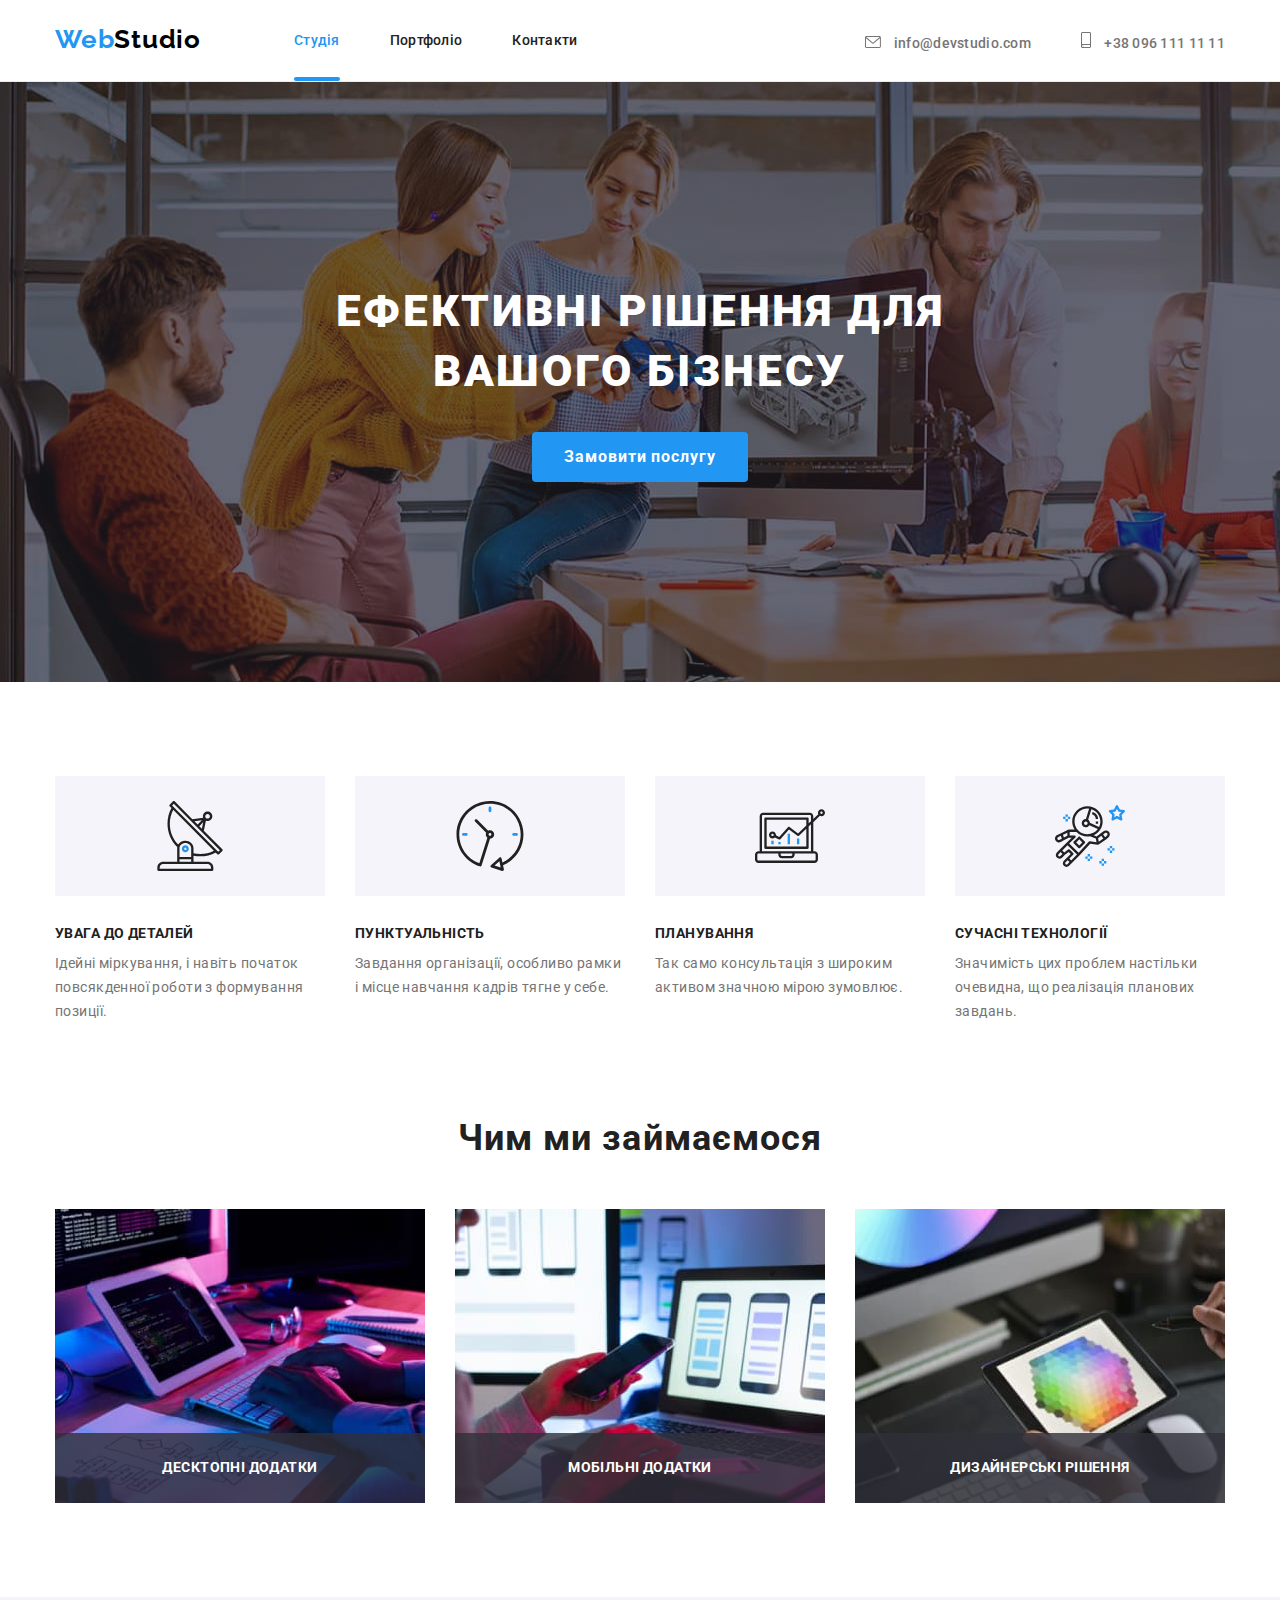
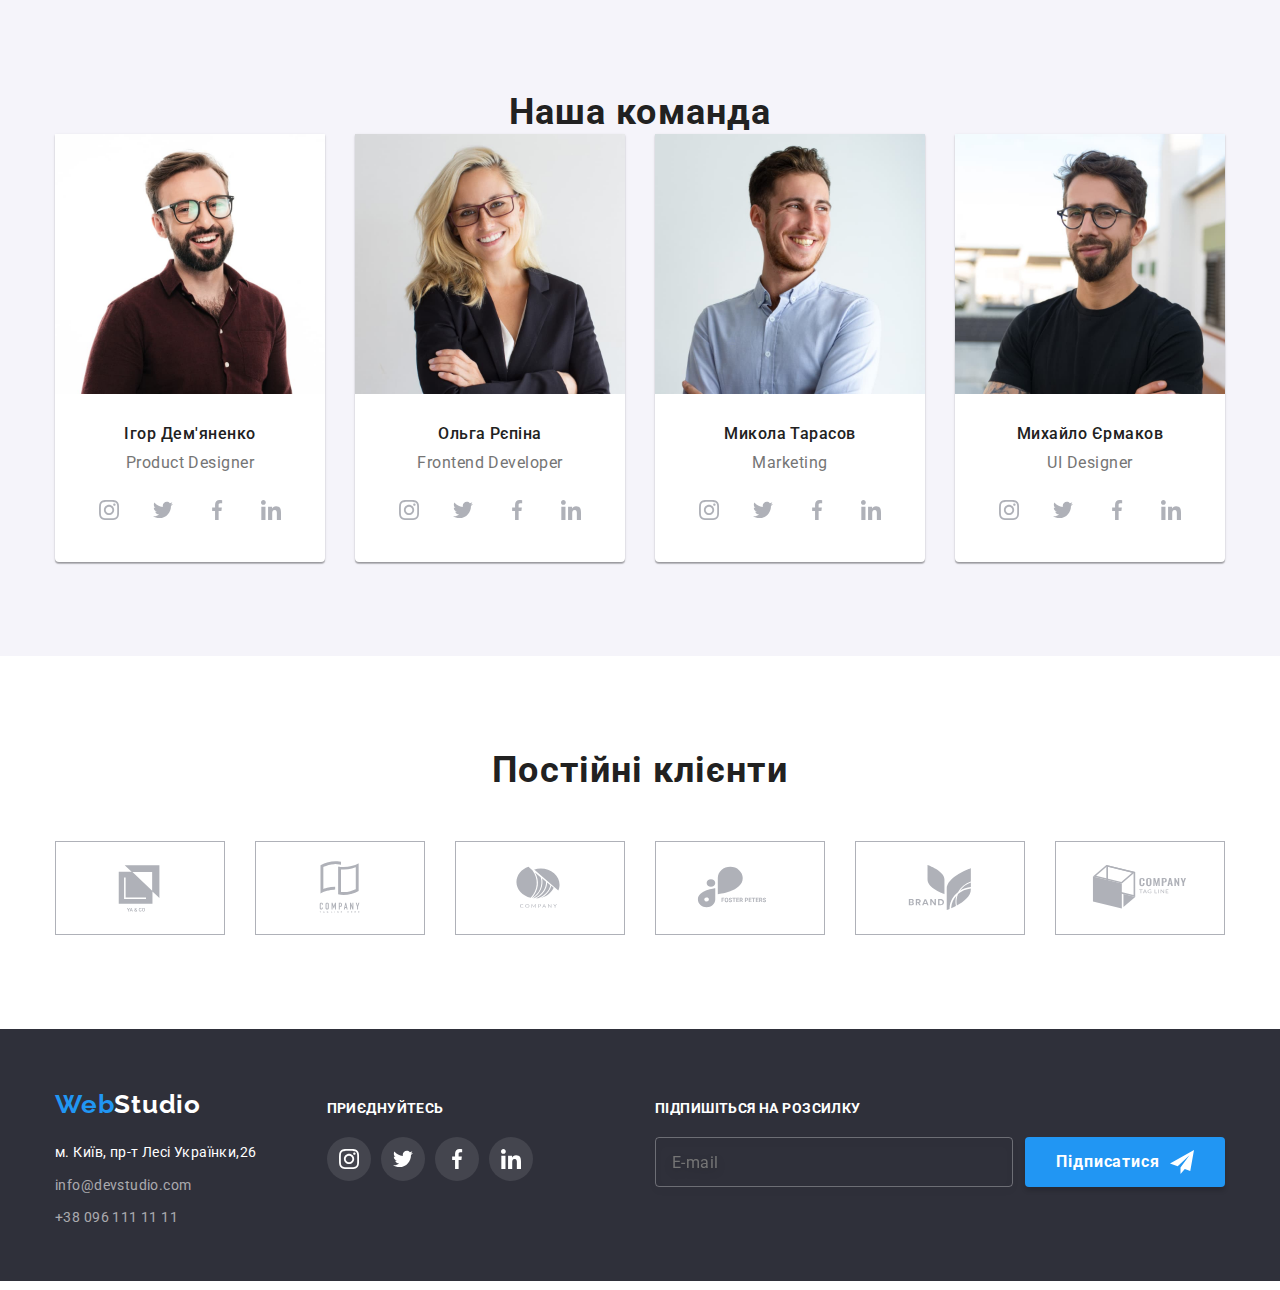
==== commit a5796843: "hm-08.fix" ====
--- a/index.html
+++ b/index.html
@@ -50,9 +50,9 @@
                 <div class="soc-media-mobile">
                     <ul class="soc-media-mobile__list list">
                         <li class="soc-media-mobile__item"><a class="soc-media-mobile__link link" href="https://www.instagram.com" aria-label="посилання на інстаграм">Instagram</a></li>
-                        <li class="soc-media-mobile__item"><a class="soc-media-mobile__link link" href="https://twitter.com" aria-label="посилання на твіттер">Twitter</a></li>
-                        <li class="soc-media-mobile__item"><a class="soc-media-mobile__link link" href="https://www.facebook.com" aria-label="посилання на фейсбук">Facebook</a></li>
-                        <li class="soc-media-mobile__item"><a class="soc-media-mobile__link link" href="https://ua.linkedin.com" aria-label="посилання на лінкедін">LinkedIn</a></li>
+                        <li class="soc-media-mobile__item after"><a class="soc-media-mobile__link link" href="https://twitter.com" aria-label="посилання на твіттер">Twitter</a></li>
+                        <li class="soc-media-mobile__item after"><a class="soc-media-mobile__link link" href="https://www.facebook.com" aria-label="посилання на фейсбук">Facebook</a></li>
+                        <li class="soc-media-mobile__item after"><a class="soc-media-mobile__link link" href="https://ua.linkedin.com" aria-label="посилання на лінкедін">LinkedIn</a></li>
                     </ul>
                 </div>
             </div>
@@ -388,7 +388,7 @@
     
 
     </main>
-    <!-- <footer class="footer"> -->
+    <footer class="footer">
         <div class="container footer__container">
             <div class="footer__contacts">
                 <a class="footer__logo link" href="./index.html">
--- a/css/main.min.css
+++ b/css/main.min.css
@@ -1 +1 @@
-:root{--primary-font:"Roboto", sans-serif;--secondary-font:"Raleway", sans-serif;--primary-text-color:#212121;--secondary-text-color:#757575;--primary-text-color-theme-dark:#FFFFFF;--accent-color:#2196F3}.container{margin-left:auto;margin-right:auto;padding-left:15px;padding-right:15px}@media screen and (min-width: 480px){.container{max-width:480px}}@media screen and (min-width: 768px){.container{max-width:768px}}@media screen and (min-width: 1200px){.container{max-width:1200px}}.link{text-decoration:none}.list{list-style:none}img{display:block;max-width:100%;height:auto}button{font-family:inherit;cursor:pointer;padding:0;margin:0}ul{margin-top:0;margin-bottom:0;padding-left:0;-webkit-padding-start:0;padding-inline-start:0}h1,h2,h3,h4,h5,h6{margin:0}p{margin:0}address{font-style:normal}body{font-family:var(--primary-font);color:var(--primary-text-color)}.visually-hidden{position:absolute;white-space:nowrap;width:1px;height:1px;overflow:hidden;border:0;padding:0;clip:rect(0 0 0 0);-webkit-clip-path:inset(50%);clip-path:inset(50%);margin:-1px}.social-list{display:flex;gap:10px}.social-link{width:44px;height:44px;background-color:var(--primary-text-color-theme-dark);border-radius:50%;display:flex;align-items:center;justify-content:center;transition:background-color 250ms cubic-bezier(0.4, 0, 0.2, 1),box-shadow 250ms cubic-bezier(0.4, 0, 0.2, 1)}.social-link:hover,.social-link:focus{background-color:var(--accent-color);box-shadow:0px 4px 4px rgba(0,0,0,.25)}.social-link:hover:hover .social-icon,.social-link:hover:focus .social-icon,.social-link:focus:hover .social-icon,.social-link:focus:focus .social-icon{fill:var(--primary-text-color-theme-dark)}.social-icon{fill:#afb1b8}.portfolio-gallery__list{display:flex;gap:30px;flex-wrap:wrap;cursor:pointer}.portfolio-gallery__item{transition:box-shadow 250ms cubic-bezier(0.4, 0, 0.2, 1);width:calc((100% - 60px)/3)}.portfolio-gallery__item:hover{box-shadow:0px 4px 4px rgba(0,0,0,.25)}.portfolio-gallery__item:hover:hover .img-descr__text{transform:translateY(0)}.img-descr{position:relative;overflow:hidden}.img-descr__text{position:absolute;padding:40px;left:0;top:0;width:100%;height:100%;font-family:var(--primary-font);font-weight:400;font-size:18px;line-height:1.56;letter-spacing:.03em;color:var(--primary-text-color-theme-dark);background-color:rgba(33,150,243,.9);transform:translateY(100%);transition:transform 250ms cubic-bezier(0.4, 0, 0.2, 1)}.container-descr{padding:20px 24px;border:1px solid rgba(238,238,238,.9333333333);border-top:rgba(0,0,0,0)}.container-descr__head{font-weight:700;font-size:18px;line-height:2;letter-spacing:.06em}.container-descr__filter{font-size:16px;line-height:1.9;letter-spacing:.03em;color:var(--secondary-text-color)}.header-mobile{display:flex;justify-content:space-between;align-items:center;padding:16px 15px 15px 16px}@media screen and (min-width: 768px){.header-mobile{display:none}}.header-mobile__btn{width:40px;height:40px;background-color:var(--primary-text-color-theme-dark);border:none;top:10px;right:15px}.header-mobile__btn:focus,.header-mobile__btn:hover .mobile-open{fill:var(--accent-color)}.header-mobile__wrap{overflow:auto;display:flex;flex-direction:column;justify-content:space-between;max-width:100%;height:100vh;position:fixed;top:0;left:0;padding:48px 40px;background-color:var(--primary-text-color-theme-dark);transform:translateX(-100%);transition:transform cubic-bezier(0.4, 0, 0.2, 1),visibility 250ms cubic-bezier(0.4, 0, 0.2, 1)}.header-mobile__wrap.is-open{transform:translateX(0);overflow:auto}body.scroll-lock{overflow:hidden}.header-mobile__btn-close{width:40px;height:40px;background-color:var(--primary-text-color-theme-dark);border:none;position:absolute;top:10px;right:15px}.header-mobile__btn-close:focus,.header-mobile__btn-close:hover .mobile-close{fill:var(--accent-color)}.nav-mobile__list{display:flex;flex-direction:column;gap:32px}.nav-mobile__link{font-weight:500;font-size:40px;line-height:1.18;letter-spacing:.02em;color:var(--primary-text-color)}.nav-mobile__link:focus,.nav-mobile__link:hover{color:var(--accent-color)}.contacts-mobile{padding-top:302px;padding-bottom:64px}.contacts-mobile__list{display:flex;flex-direction:column;gap:32px}.contacts-mobile__link-tel{font-weight:500;font-size:34px;line-height:1.18;letter-spacing:.02em;color:var(--accent-color)}.contacts-mobile__link-mail{font-weight:500;font-size:24px;line-height:1.16;letter-spacing:.02em;color:var(--secondary-text-color)}.contacts-mobile__link-mail:focus,.contacts-mobile__link-mail:hover{color:var(--accent-color)}.soc-media-mobile__list{display:flex;gap:20px}.soc-media-mobile__item{border-left:1px solid rgba(33,33,33,.2);padding-left:10px}.soc-media-mobile__item:first-child{border-left:none}.soc-media-mobile__link{font-weight:500;font-size:18px;line-height:1.22;letter-spacing:.02em;color:#2196f3}.header{border-bottom:1px solid #ececec}.header__container{display:flex;justify-content:center;align-items:center}@media screen and (max-width: 767px){.header__container{display:none}}.header__logo{font-family:var(--secondary-font);font-weight:700;font-size:26px;line-height:1.2;letter-spacing:.03em;color:#2196f3;display:inline-block}@media screen and (max-width: 767px){.header__logo{padding:16px 15px 15px 16px;font-weight:700;font-size:24px;line-height:1.16;letter-spacing:.03em}}@media screen and (min-width: 1200px){.header__logo{padding-top:24px;padding-bottom:25px;margin-right:93px}}.accent{color:#000}.header__nav{padding-top:32px;padding-bottom:32px}.header__menu{display:flex;gap:50px;margin:0}.header__menu-item{font-size:14px}.header__menu-link{font-weight:500;font-size:14px;line-height:1.14;letter-spacing:.02em;padding:32px 0;color:var(--primary-text-color);position:relative;transition:color 250ms cubic-bezier(0.4, 0, 0.2, 1)}.header__menu-link:focus,.header__menu-link:hover{color:var(--accent-color)}.header__menu-link.current::after{content:"";height:4px;width:100%;background-color:var(--accent-color);display:block;border-radius:2px;position:absolute;bottom:-1px;left:0}.current{color:var(--accent-color)}.header__contacts{display:flex;gap:50px;margin-left:auto;align-items:baseline;height:80px}.header__contacts-item{font-size:14px}.header__contacts-icon{display:flex;justify-content:center;align-items:center;text-align:center;color:#757575;transition:color 250ms cubic-bezier(0.4, 0, 0.2, 1)}.header__contacts-icon:focus,.header__contacts-icon:hover{color:var(--accent-color)}.contacts-icons{fill:currentColor;margin-right:10px}.header__contacts-mail{font-weight:500;font-size:14px;line-height:1.14;letter-spacing:.02em;color:var(--secondary-text-color)}.header__contacts-mail:focus,.header__contacts-mail:hover{color:var(--accent-color)}.header__contacts-tel{font-weight:500;font-size:14px;line-height:1.14;letter-spacing:.02em;color:var(--secondary-text-color);transition:color 250ms cubic-bezier(0.4, 0, 0.2, 1)}.header__contacts-tel:focus,.header__contacts-tel:hover{color:var(--accent-color)}.header__contacts{padding-top:32px;padding-bottom:32px}.page-main{max-width:100%}.hero{background-image:linear-gradient(rgba(47, 48, 58, 0.4), rgba(47, 48, 58, 0.4)),url(../images/background.jpg);height:600px}@media screen and (max-width: 767px){.hero{padding:118px 0;height:400px;max-width:100%;background-size:cover}}@media screen and (min-width: 1200px){.hero{height:600px;padding:200px 0}}.hero__head{font-weight:900;font-size:44px;line-height:1.36;letter-spacing:.06em;margin:auto;width:696px;text-align:center;color:var(--primary-text-color-theme-dark);margin-bottom:30px}@media screen and (max-width: 767px){.hero__head{font-size:26px;line-height:1.62;text-align:center;letter-spacing:.06em;text-transform:uppercase;width:360px;color:var(--primary-text-color-theme-dark)}}.hero__button{font-weight:700;font-size:16px;line-height:1.88;letter-spacing:.06em;width:216px;height:50px;margin:auto;background-color:var(--accent-color);border-radius:4px;border:0;display:block;color:var(--primary-text-color-theme-dark);transition:background-color 250ms cubic-bezier(0.4, 0, 0.2, 1)}@media screen and (max-width: 767px){.hero__button{width:200px}}.hero__button:focus,.hero__button:hover{background-color:#188ce8}.advantages{padding-top:94px;padding-bottom:94px}@media screen and (max-width: 767px){.advantages{padding-top:60px;padding-bottom:60px}}.advantages__visually-hidden{position:absolute;white-space:nowrap;width:1px;height:1px;overflow:hidden;border:0;padding:0;clip:rect(0 0 0 0);-webkit-clip-path:inset(50%);clip-path:inset(50%);margin:-1px}.advantages__list{display:flex;gap:30px}@media screen and (max-width: 767px){.advantages__list{flex-direction:column}}@media screen and (max-width: 767px){.advantages__item{max-width:450px;padding-left:15px;padding-right:15px}}@media screen and (min-width: 1200px){.advantages__item{width:calc((100% - 90px)/4)}}.advantages__icon{background-color:#f5f4fa;height:120px;display:flex;justify-content:center;align-items:center;margin-bottom:30px}.advantages__item-title{font-weight:700;font-size:14px;line-height:1.14;letter-spacing:.03em;text-transform:uppercase}.advantages__item-paragraph{font-size:14px;line-height:1.71;letter-spacing:.03em;color:var(--secondary-text-color);margin-top:10px}.gallery{padding-bottom:94px}@media screen and (max-width: 767px){.gallery{display:none}}.gallery__head{font-weight:700;font-size:36px;line-height:1.16;text-align:center;letter-spacing:.03em;margin-bottom:50px}.gallery__list{display:flex;gap:30px}.gallery__item{position:relative;width:calc((100% - 60px)/3)}.gallery__paragraph{font-family:var(--primary-font);font-weight:700;font-size:14px;line-height:1.14;text-align:center;letter-spacing:.03em;text-transform:uppercase;color:var(--primary-text-color-theme-dark);background:rgba(47,48,58,.8);width:100%;height:70px;position:absolute;bottom:0;left:0;display:flex;align-items:center;justify-content:center}.team{background-color:#f5f4fa;padding-top:94px;padding-bottom:94px}@media screen and (max-width: 767px){.team{padding-top:60px;padding-bottom:60px}}.team__head{font-weight:700;font-size:36px;line-height:1.17;text-align:center;letter-spacing:.03em}@media screen and (max-width: 767px){.team__head{font-size:28px;margin-bottom:30px}}.team__list{display:flex;gap:30px}@media screen and (max-width: 767px){.team__list{flex-direction:column;padding-left:15px;padding-right:15px}}.item-block__item{background-color:var(--primary-text-color-theme-dark);box-shadow:0px 1px 3px rgba(0,0,0,.12),0px 1px 1px rgba(0,0,0,.14),0px 2px 1px rgba(0,0,0,.2);border-radius:0px 0px 4px 4px}@media screen and (max-width: 767px){.item-block__item{width:100%}}@media screen and (min-width: 1200px){.item-block__item{width:calc((100% - 90px)/4)}}.item-block__info{padding:30px 0;display:flex;align-items:center;flex-direction:column}.item-block__name{font-weight:500;font-size:16px;line-height:1.19;text-align:center;letter-spacing:.03em}.item-block__profession{font-size:16px;line-height:1.19;text-align:center;letter-spacing:.03em;color:var(--secondary-text-color);margin-top:10px}.social-list__item{margin-top:16px;display:flex;gap:10px}.clients{padding:94px 0}.clients__head{font-family:var(--primary-font);font-style:normal;font-size:36px;line-height:1.16;text-align:center;letter-spacing:.03em;color:var(--primary-text-color);margin-bottom:50px}.clients__list{display:flex;align-items:center;justify-content:center;gap:30px}.clients__item{width:calc((100% - 150px)/6)}.clients__link{width:170px;height:92px;border:1px solid #afb1b8;border-radius:4%;display:flex;align-items:center;justify-content:center;transition:border-color 250ms cubic-bezier(0.4, 0, 0.2, 1),color 250ms cubic-bezier(0.4, 0, 0.2, 1)}.clients__link:hover,.clients__link:focus .clients-icon{border-color:var(--accent-color);color:var(--accent-color)}.clients__link{color:#afb1b8}.clients-icon{fill:currentColor;margin:16px 32px}.clients__link{width:170px;height:92px}.footer{background-color:#2f303a}.footer__container{display:flex;align-items:baseline;height:252px}.footer__contacts{padding-top:60px;padding-bottom:60px}.footer__logo{font-family:var(--secondary-font);font-weight:700;font-size:26px;line-height:1.2;letter-spacing:.03em;color:var(--accent-color)}.logo-footer-accent{color:var(--primary-text-color-theme-dark)}.footer__item{margin-bottom:9px}.footer__list{padding-top:20px}.footer__map{font-style:normal;font-size:14px;line-height:1.71;letter-spacing:.03em;color:var(--primary-text-color-theme-dark);transition:color 250ms cubic-bezier(0.4, 0, 0.2, 1)}.footer__map:focus,.footer__map:hover{color:var(--accent-color)}.footer__mail{font-style:normal;font-size:14px;line-height:1.71;letter-spacing:.03em;color:rgba(255,255,255,.6);transition:color 250ms cubic-bezier(0.4, 0, 0.2, 1)}.footer__mail:focus,.footer__mail:hover{color:var(--accent-color)}.footer__tel{font-style:normal;font-size:14px;line-height:1.71;letter-spacing:.03em;color:rgba(255,255,255,.6);transition:color 250ms cubic-bezier(0.4, 0, 0.2, 1)}.footer__tel:focus,.footer__tel:hover{color:var(--accent-color)}.footer-social{padding-top:72px;padding-bottom:100px;margin-left:70px;display:block;align-items:baseline}.footer-social__head{font-family:var(--primary-font);font-style:normal;font-weight:700;font-size:14px;line-height:1.14;letter-spacing:.03em;text-transform:uppercase;color:var(--primary-text-color-theme-dark);margin-bottom:20px}.social-link{background-color:rgba(255,255,255,.1)}.social-icon-footer{fill:var(--primary-text-color-theme-dark)}.footer-mail{margin-left:auto;padding-top:72px;padding-bottom:94px}.footer-mail__paragraph{font-family:var(--primary-font);font-weight:700;font-size:14px;line-height:1.14;letter-spacing:.03em;text-transform:uppercase;color:var(--primary-text-color-theme-dark);margin-bottom:20px}.form-subscribe{display:flex;align-items:baseline}.form-subscribe__input{width:358px;height:50px;border:1px solid rgba(255,255,255,.3);filter:drop-shadow(0px 4px 4px rgba(0, 0, 0, 0.15));border-radius:4px;margin-right:12px;background-color:rgba(0,0,0,0);color:var(--primary-text-color-theme-dark);transition:fill 250ms cubic-bezier(0.4, 0, 0.2, 1),visibility 250ms cubic-bezier(0.4, 0, 0.2, 1)}.form-subscribe__input:hover,.form-subscribe__input:focus{border-color:var(--accent-color)}input,textarea{padding:15px 16px;font-family:var(--primary-font);font-weight:400;font-size:16px;line-height:1.25;letter-spacing:.03em;color:rgba(255,255,255,.6)}.form-subscribe__button{font-weight:700;font-size:16px;line-height:1.88;letter-spacing:.06em;width:200px;height:50px;margin:auto;background-color:var(--accent-color);border-radius:4px;border:0;color:var(--primary-text-color-theme-dark);box-shadow:0px 4px 4px rgba(0,0,0,.15);transition:background-color 250ms cubic-bezier(0.4, 0, 0.2, 1);display:flex;align-items:center;justify-content:center}.form-subscribe__button:focus,.form-subscribe__button:hover{background-color:#188ce8}.form-subscribe__icon{margin-left:10px}.backdrop{position:fixed;width:100%;height:100%;top:0;left:0;z-index:100;background-color:rgba(0,0,0,.2);transition:opacity 250ms cubic-bezier(0.4, 0, 0.2, 1),visibility 250ms cubic-bezier(0.4, 0, 0.2, 1)}.backdrop.is-hidden{visibility:hidden;opacity:0;pointer-events:none}.is-hidden{transform:scale(0) rotate(720deg);opacity:0;transition:all 1s}.modal{position:absolute;left:50%;top:50%;transform:translate(-50%, -50%);transition:all 500s;min-width:528px;min-height:581px;background-color:var(--primary-text-color-theme-dark);transition:transform 250ms cubic-bezier(0.4, 0, 0.2, 1);box-shadow:0px 1px 3px rgba(0,0,0,.12),0px 1px 1px rgba(0,0,0,.14),0px 2px 1px rgba(0,0,0,.2);border-radius:4px}.modal__title{margin-top:40px;margin-left:41px;width:448px;font-family:var(--primary-font);font-weight:700;font-size:20px;line-height:1.15;text-align:center;letter-spacing:.03em;color:var(--primary-text-color);margin-bottom:12px}.modal__button-close{position:absolute;width:30px;height:30px;right:8px;top:8px;border-radius:50%;background-color:var(--primary-text-color-theme-dark);border:1px solid rgba(0,0,0,.1019607843);display:flex;align-items:center;justify-content:center}.modal__button-close:hover .icon-close,.modal__button-close:focus .icon-close{fill:var(--accent-color)}.icon-close{fill:#000;transition:fill 250ms cubic-bezier(0.4, 0, 0.2, 1),visibility 250ms cubic-bezier(0.4, 0, 0.2, 1)}.modal-forms{padding-left:40px;padding-right:40px}.modal-forms__label{display:flex;flex-direction:column;margin-bottom:4px;font-family:var(--primary-font);font-weight:400;font-size:12px;line-height:1.16;letter-spacing:.01em;color:var(--secondary-text-color)}.modal-forms__input,.modal-textarea{width:100%;border:1px solid rgba(33,33,33,.2);border-radius:4px;height:40px}.modal-forms__input{padding:11px 12px 11px 42px;cursor:pointer;color:#000}.modal-forms__input:hover,.modal-forms__input .modal-textarea:hover,.modal-forms__input:focus,.modal-forms__input .modal-textarea:focus{border-color:var(--accent-color)}.modal-forms__svg{position:relative;margin-bottom:10px}.modal-icon{position:absolute;top:50%;transform:translateY(-50%);left:12px;transition:fill 250ms cubic-bezier(0.4, 0, 0.2, 1),visibility 250ms cubic-bezier(0.4, 0, 0.2, 1);pointer-events:none}.modal-forms__input:hover+.modal-icon,.modal-forms__input:focus+.modal-icon{fill:var(--accent-color)}.modal-textarea{padding:12px 16px;height:120px;color:#000;resize:none}.modal-textarea::-moz-placeholder{font-size:12px;line-height:1.17;letter-spacing:.01em;color:rgba(117,117,117,.5)}.modal-textarea:-ms-input-placeholder{font-size:12px;line-height:1.17;letter-spacing:.01em;color:rgba(117,117,117,.5)}.modal-textarea::placeholder{font-size:12px;line-height:1.17;letter-spacing:.01em;color:rgba(117,117,117,.5)}.form-box{margin-bottom:20px}.form-checked{margin-bottom:30px;display:flex;align-items:center}.form-checked__label{display:flex;align-items:center;font-family:var(--primary-font);font-weight:400;font-size:14px;line-height:1.71;letter-spacing:.03em;color:#757575}.modal-checked__vector{display:flex;align-items:center;justify-content:center;width:16px;height:15px;margin-right:8px;margin-left:12px;border:2px solid var(--primary-text-color);border-radius:3px}.modal-checked:checked+.modal-checked__vector .modal-checked__icon{opacity:1}.modal-checked:checked+.modal-checked__vector{background-color:var(--accent-color);border-color:rgba(0,0,0,0)}.modal-checked__icon{fill:var(--primary-text-color-theme-dark);opacity:0}.form-checked__checkbox-link{text-decoration:none;color:var(--accent-color);font-family:var(--primary-font);font-weight:400;font-size:14px;letter-spacing:.03em;margin-left:5px;border-bottom:1px solid}.modal-btn{display:block;font-weight:700;font-size:16px;line-height:1.88;letter-spacing:.06em;width:200px;height:50px;margin:auto;background-color:var(--accent-color);border-radius:4px;border:0;color:var(--primary-text-color-theme-dark);box-shadow:0px 4px 4px rgba(0,0,0,.15);transition:background-color 250ms cubic-bezier(0.4, 0, 0.2, 1)}.modal-btn:focus,.modal-btn:hover{background-color:#188ce8}.portfolio-hero{padding:94px 0}.portfolio-hero__list{display:flex;gap:8px;margin-bottom:50px;justify-content:center}.portfolio-hero__button{font-weight:500;font-size:16px;line-height:1.62;text-align:center;letter-spacing:.03em;height:38px;background:#f5f4fa;border-radius:4px;border:none;padding:6px 22px;transition:background-color 250ms cubic-bezier(0.4, 0, 0.2, 1),color 250ms cubic-bezier(0.4, 0, 0.2, 1),box-shadow 250ms cubic-bezier(0.4, 0, 0.2, 1)}.portfolio-hero__button:focus,.portfolio-hero__button:hover{background-color:var(--accent-color);color:var(--primary-text-color-theme-dark);box-shadow:0px 3px 1px rgba(0,0,0,.1)}/*# sourceMappingURL=main.min.css.map */+:root{--primary-font:"Roboto", sans-serif;--secondary-font:"Raleway", sans-serif;--primary-text-color:#212121;--secondary-text-color:#757575;--primary-text-color-theme-dark:#FFFFFF;--accent-color:#2196F3}.container{margin-left:auto;margin-right:auto;padding-left:15px;padding-right:15px}@media screen and (min-width: 480px){.container{max-width:480px}}@media screen and (min-width: 768px){.container{max-width:768px}}@media screen and (min-width: 1200px){.container{max-width:1200px}}.link{text-decoration:none}.list{list-style:none}img{display:block;width:100%;max-width:100%;height:auto}button{font-family:inherit;cursor:pointer;padding:0;margin:0}ul{margin-top:0;margin-bottom:0;padding-left:0;-webkit-padding-start:0;padding-inline-start:0}h1,h2,h3,h4,h5,h6{margin:0}p{margin:0}address{font-style:normal}body{font-family:var(--primary-font);color:var(--primary-text-color)}.visually-hidden{position:absolute;white-space:nowrap;width:1px;height:1px;overflow:hidden;border:0;padding:0;clip:rect(0 0 0 0);-webkit-clip-path:inset(50%);clip-path:inset(50%);margin:-1px}.social-list{display:flex;gap:10px}.social-link{width:44px;height:44px;background-color:var(--primary-text-color-theme-dark);border-radius:50%;display:flex;align-items:center;justify-content:center;transition:background-color 250ms cubic-bezier(0.4, 0, 0.2, 1),box-shadow 250ms cubic-bezier(0.4, 0, 0.2, 1)}.social-link:hover,.social-link:focus{background-color:var(--accent-color);box-shadow:0px 4px 4px rgba(0,0,0,.25)}.social-link:hover:hover .social-icon,.social-link:hover:focus .social-icon,.social-link:focus:hover .social-icon,.social-link:focus:focus .social-icon{fill:var(--primary-text-color-theme-dark)}.social-icon{fill:#afb1b8}.portfolio-gallery__list{display:flex;gap:30px;flex-wrap:wrap;cursor:pointer}.portfolio-gallery__item{transition:box-shadow 250ms cubic-bezier(0.4, 0, 0.2, 1);width:calc((100% - 60px)/3)}.portfolio-gallery__item:hover{box-shadow:0px 4px 4px rgba(0,0,0,.25)}.portfolio-gallery__item:hover:hover .img-descr__text{transform:translateY(0)}.img-descr{position:relative;overflow:hidden}.img-descr__text{position:absolute;padding:40px;left:0;top:0;width:100%;height:100%;font-family:var(--primary-font);font-weight:400;font-size:18px;line-height:1.56;letter-spacing:.03em;color:var(--primary-text-color-theme-dark);background-color:rgba(33,150,243,.9);transform:translateY(100%);transition:transform 250ms cubic-bezier(0.4, 0, 0.2, 1)}.container-descr{padding:20px 24px;border:1px solid rgba(238,238,238,.9333333333);border-top:rgba(0,0,0,0)}.container-descr__head{font-weight:700;font-size:18px;line-height:2;letter-spacing:.06em}.container-descr__filter{font-size:16px;line-height:1.9;letter-spacing:.03em;color:var(--secondary-text-color)}.header-mobile{display:flex;justify-content:space-between;align-items:center;padding:16px 15px 15px 16px}@media screen and (min-width: 768px){.header-mobile{display:none}}.header-mobile__btn{width:40px;height:40px;background-color:var(--primary-text-color-theme-dark);border:none;top:10px;right:15px}.header-mobile__btn:focus,.header-mobile__btn:hover .mobile-open{fill:var(--accent-color)}.header-mobile__wrap{overflow:auto;display:flex;flex-direction:column;justify-content:space-between;max-width:100%;height:100%;position:fixed;top:0;left:0;padding:48px 40px;background-color:var(--primary-text-color-theme-dark);transform:translateX(-100%);transition:transform cubic-bezier(0.4, 0, 0.2, 1),visibility 250ms cubic-bezier(0.4, 0, 0.2, 1)}.header-mobile__wrap.is-open{transform:translateX(0);overflow:auto}body.scroll-lock{overflow:hidden}.header-mobile__btn-close{background-color:var(--primary-text-color-theme-dark);border:none;position:absolute;top:10px;right:15px}.header-mobile__btn-close:focus,.header-mobile__btn-close:hover .mobile-close{fill:var(--accent-color)}.nav-mobile__list{display:flex;flex-direction:column;gap:32px}.nav-mobile__link{font-weight:500;font-size:40px;line-height:1.18;letter-spacing:.02em;color:var(--primary-text-color)}.nav-mobile__link:focus,.nav-mobile__link:hover{color:var(--accent-color)}.contacts-mobile{padding-top:302px;padding-bottom:64px}.contacts-mobile__list{display:flex;flex-direction:column;gap:32px}.contacts-mobile__link-tel{font-weight:500;font-size:34px;line-height:1.18;letter-spacing:.02em;color:var(--accent-color)}.contacts-mobile__link-mail{font-weight:500;font-size:24px;line-height:1.16;letter-spacing:.02em;color:var(--secondary-text-color)}.contacts-mobile__link-mail:focus,.contacts-mobile__link-mail:hover{color:var(--accent-color)}.soc-media-mobile__list{display:flex;gap:20px}.soc-media-mobile__item{position:relative}.after::after{display:inline-block;content:"";bottom:10px;left:-20px;height:1px;width:22px;background-color:rgba(33,33,33,.2);position:absolute;transform:rotate(90deg)}.after::after::after:first-child{display:none}.soc-media-mobile__item:first-child{border-left:none}.soc-media-mobile__link{font-weight:500;font-size:18px;line-height:1.22;letter-spacing:.02em;color:#2196f3}.header{position:relative;width:100%;border-bottom:1px solid #ececec}.header__container{display:flex;justify-content:center;align-items:center}@media screen and (max-width: 767px){.header__container{display:none}}.header__logo{font-family:var(--secondary-font);font-weight:700;font-size:26px;line-height:1.2;letter-spacing:.03em;color:#2196f3;display:inline-block}@media screen and (max-width: 767px){.header__logo{padding:16px 15px 15px 16px;font-weight:700;font-size:24px;line-height:1.16;letter-spacing:.03em}}@media screen and (min-width: 1200px){.header__logo{padding-top:24px;padding-bottom:25px;margin-right:93px}}.accent{color:#000}.header__nav{padding-top:32px;padding-bottom:32px}.header__menu{display:flex;gap:50px;margin:0}.header__menu-item{font-size:14px}.header__menu-link{font-weight:500;font-size:14px;line-height:1.14;letter-spacing:.02em;padding:32px 0;color:var(--primary-text-color);position:relative;transition:color 250ms cubic-bezier(0.4, 0, 0.2, 1)}.header__menu-link:focus,.header__menu-link:hover{color:var(--accent-color)}.header__menu-link.current::after{content:"";height:4px;width:100%;background-color:var(--accent-color);display:block;border-radius:2px;position:absolute;bottom:-1px;left:0}.current{color:var(--accent-color)}.header__contacts{display:flex;gap:50px;margin-left:auto;align-items:baseline;height:80px}.header__contacts-item{font-size:14px}.header__contacts-icon{display:flex;justify-content:center;align-items:center;text-align:center;color:#757575;transition:color 250ms cubic-bezier(0.4, 0, 0.2, 1)}.header__contacts-icon:focus,.header__contacts-icon:hover{color:var(--accent-color)}.contacts-icons{fill:currentColor;margin-right:10px}.header__contacts-mail{font-weight:500;font-size:14px;line-height:1.14;letter-spacing:.02em;color:var(--secondary-text-color)}.header__contacts-mail:focus,.header__contacts-mail:hover{color:var(--accent-color)}.header__contacts-tel{font-weight:500;font-size:14px;line-height:1.14;letter-spacing:.02em;color:var(--secondary-text-color);transition:color 250ms cubic-bezier(0.4, 0, 0.2, 1)}.header__contacts-tel:focus,.header__contacts-tel:hover{color:var(--accent-color)}.header__contacts{padding-top:32px;padding-bottom:32px}.page-main{max-width:100%}.hero{background-image:linear-gradient(rgba(47, 48, 58, 0.4), rgba(47, 48, 58, 0.4)),url(../images/background.jpg);height:600px}@media screen and (max-width: 767px){.hero{padding:118px 0;height:400px;max-width:100%;background-size:cover}}@media screen and (min-width: 1200px){.hero{height:600px;padding:200px 0}}.hero__head{font-weight:900;font-size:44px;line-height:1.36;letter-spacing:.06em;margin:auto;width:696px;text-align:center;color:var(--primary-text-color-theme-dark);margin-bottom:30px}@media screen and (max-width: 767px){.hero__head{font-size:26px;line-height:1.62;text-align:center;letter-spacing:.06em;text-transform:uppercase;width:360px;color:var(--primary-text-color-theme-dark)}}.hero__button{font-weight:700;font-size:16px;line-height:1.88;letter-spacing:.06em;width:216px;height:50px;margin:auto;background-color:var(--accent-color);border-radius:4px;border:0;display:block;color:var(--primary-text-color-theme-dark);transition:background-color 250ms cubic-bezier(0.4, 0, 0.2, 1)}@media screen and (max-width: 767px){.hero__button{width:200px}}.hero__button:focus,.hero__button:hover{background-color:#188ce8}.advantages{padding-top:94px;padding-bottom:94px}@media screen and (max-width: 767px){.advantages{padding-top:60px;padding-bottom:60px}}.advantages__visually-hidden{position:absolute;white-space:nowrap;width:1px;height:1px;overflow:hidden;border:0;padding:0;clip:rect(0 0 0 0);-webkit-clip-path:inset(50%);clip-path:inset(50%);margin:-1px}.advantages__list{display:flex;gap:30px}@media screen and (max-width: 767px){.advantages__list{flex-direction:column}}@media screen and (max-width: 767px){.advantages__item{max-width:450px;padding-left:15px;padding-right:15px}}@media screen and (min-width: 1200px){.advantages__item{width:calc((100% - 90px)/4)}}.advantages__icon{background-color:#f5f4fa;height:120px;display:flex;justify-content:center;align-items:center;margin-bottom:30px}.advantages__item-title{font-weight:700;font-size:14px;line-height:1.14;letter-spacing:.03em;text-transform:uppercase}.advantages__item-paragraph{font-size:14px;line-height:1.71;letter-spacing:.03em;color:var(--secondary-text-color);margin-top:10px}.gallery{padding-bottom:94px}@media screen and (max-width: 767px){.gallery{display:none}}.gallery__head{font-weight:700;font-size:36px;line-height:1.16;text-align:center;letter-spacing:.03em;margin-bottom:50px}.gallery__list{display:flex;gap:30px}.gallery__item{position:relative;width:calc((100% - 60px)/3)}.gallery__paragraph{font-family:var(--primary-font);font-weight:700;font-size:14px;line-height:1.14;text-align:center;letter-spacing:.03em;text-transform:uppercase;color:var(--primary-text-color-theme-dark);background:rgba(47,48,58,.8);width:100%;height:70px;position:absolute;bottom:0;left:0;display:flex;align-items:center;justify-content:center}.team{background-color:#f5f4fa;padding-top:94px;padding-bottom:94px}@media screen and (max-width: 767px){.team{padding-top:60px;padding-bottom:60px}}.team__head{font-weight:700;font-size:36px;line-height:1.17;text-align:center;letter-spacing:.03em}@media screen and (max-width: 767px){.team__head{font-size:28px;margin-bottom:30px}}.team__list{display:flex;gap:30px}@media screen and (max-width: 767px){.team__list{flex-direction:column;padding-left:15px;padding-right:15px}}.item-block__item{background-color:var(--primary-text-color-theme-dark);box-shadow:0px 1px 3px rgba(0,0,0,.12),0px 1px 1px rgba(0,0,0,.14),0px 2px 1px rgba(0,0,0,.2);border-radius:0px 0px 4px 4px}@media screen and (max-width: 767px){.item-block__item{width:100%}}@media screen and (min-width: 1200px){.item-block__item{width:calc((100% - 90px)/4)}}.item-block__info{padding:30px 0;display:flex;align-items:center;flex-direction:column}.item-block__name{font-weight:500;font-size:16px;line-height:1.19;text-align:center;letter-spacing:.03em}.item-block__profession{font-size:16px;line-height:1.19;text-align:center;letter-spacing:.03em;color:var(--secondary-text-color);margin-top:10px}.social-list__item{margin-top:16px;display:flex;gap:10px}@media screen and (max-width: 767px){.clients{padding:60px 0}}@media screen and (min-width: 1200px){.clients{padding:94px 0}}@media screen and (min-width: 1200px){.clients__head{font-family:var(--primary-font);font-style:normal;font-size:36px;line-height:1.16;text-align:center;letter-spacing:.03em;color:var(--primary-text-color);margin-bottom:50px}}@media screen and (max-width: 767px){.clients__head{font-weight:700;font-size:28px;line-height:1.18;text-align:center;letter-spacing:.03em;color:var(--primary-text-color);margin-bottom:30px}}@media screen and (max-width: 767px){.clients__list{display:flex;flex-wrap:wrap;gap:30px;align-items:center;justify-content:center}}@media screen and (min-width: 1200px){.clients__list{display:flex;align-items:center;justify-content:center;gap:30px}}@media screen and (max-width: 767px){.clients__item{width:calc((100% - 30px)/2);border:1px solid #afb1b8}}@media screen and (min-width: 1200px){.clients__item{width:calc((100% - 150px)/6);border:1px solid #afb1b8}}.clients__link{width:100%;height:92px;border-radius:4%;display:flex;align-items:center;justify-content:center;transition:border-color 250ms cubic-bezier(0.4, 0, 0.2, 1),color 250ms cubic-bezier(0.4, 0, 0.2, 1)}.clients__link:hover,.clients__link:focus .clients-icon{border-color:var(--accent-color);color:var(--accent-color)}.clients__link{color:#afb1b8}.clients-icon{fill:currentColor}.clients__link{width:100%;height:92px}.footer{background-color:#2f303a}@media screen and (max-width: 767px){.footer__container{display:flex;flex-direction:column;align-items:center;justify-content:center;padding:60px 0}}@media screen and (min-width: 1200px){.footer__container{display:flex;align-items:baseline;height:252px}}@media screen and (min-width: 1200px){.footer__contacts{padding-top:60px;padding-bottom:60px}}@media screen and (max-width: 767px){.footer__logo{font-size:24px;line-height:1.7;font-family:var(--secondary-font);font-weight:700;letter-spacing:.03em;color:var(--accent-color);display:block;text-align:center}}@media screen and (min-width: 1200px){.footer__logo{font-family:var(--secondary-font);font-weight:700;font-size:26px;line-height:1.2;letter-spacing:.03em;color:var(--accent-color)}}.logo-footer-accent{color:var(--primary-text-color-theme-dark)}@media screen and (max-width: 767px){.footer__item{margin-bottom:8px}.footer__item:last-child{margin-bottom:0}}@media screen and (min-width: 1200px){.footer__item{margin-bottom:9px}.footer__item:last-child{margin-bottom:0}}.footer__list{padding-top:20px}.footer__map{font-style:normal;font-size:14px;line-height:1.71;letter-spacing:.03em;color:var(--primary-text-color-theme-dark);transition:color 250ms cubic-bezier(0.4, 0, 0.2, 1)}.footer__map:focus,.footer__map:hover{color:var(--accent-color)}.footer__mail{font-style:normal;font-size:14px;line-height:1.71;letter-spacing:.03em;color:rgba(255,255,255,.6);transition:color 250ms cubic-bezier(0.4, 0, 0.2, 1)}.footer__mail:focus,.footer__mail:hover{color:var(--accent-color)}.footer__tel{font-style:normal;font-size:14px;line-height:1.71;letter-spacing:.03em;color:rgba(255,255,255,.6);transition:color 250ms cubic-bezier(0.4, 0, 0.2, 1)}.footer__tel:focus,.footer__tel:hover{color:var(--accent-color)}@media screen and (max-width: 767px){.footer-social{padding-top:60px}}@media screen and (min-width: 1200px){.footer-social{padding-top:72px;padding-bottom:100px;margin-left:70px;display:block;align-items:baseline}}@media screen and (max-width: 767px){.footer-social__head{font-family:var(--primary-font);font-style:normal;font-weight:700;font-size:14px;line-height:1.14;letter-spacing:.03em;text-transform:uppercase;color:var(--primary-text-color-theme-dark);margin-bottom:20px;text-align:center}}@media screen and (min-width: 1200px){.footer-social__head{font-family:var(--primary-font);font-style:normal;font-weight:700;font-size:14px;line-height:1.14;letter-spacing:.03em;text-transform:uppercase;color:var(--primary-text-color-theme-dark);margin-bottom:20px}}.social-link{background-color:rgba(255,255,255,.1)}.social-icon-footer{fill:var(--primary-text-color-theme-dark)}@media screen and (max-width: 767px){.footer-mail{display:block;text-align:center;justify-content:center;padding-top:60px}}@media screen and (min-width: 1200px){.footer-mail{margin-left:auto;padding-top:72px;padding-bottom:94px}}.footer-mail__paragraph{font-family:var(--primary-font);font-weight:700;font-size:14px;line-height:1.14;letter-spacing:.03em;text-transform:uppercase;color:var(--primary-text-color-theme-dark);margin-bottom:20px}@media screen and (max-width: 767px){.form-subscribe{display:block}}@media screen and (min-width: 1200px){.form-subscribe{display:flex;align-items:baseline}}@media screen and (max-width: 767px){.form-subscribe__input{width:450px;height:50px;border:1px solid rgba(255,255,255,.3);filter:drop-shadow(0px 4px 4px rgba(0, 0, 0, 0.15));border-radius:4px;background-color:rgba(0,0,0,0);color:var(--primary-text-color-theme-dark);transition:fill 250ms cubic-bezier(0.4, 0, 0.2, 1),visibility 250ms cubic-bezier(0.4, 0, 0.2, 1);margin-bottom:20px}.form-subscribe__input:hover,.form-subscribe__input:focus{border-color:var(--accent-color)}}@media screen and (min-width: 1200px){.form-subscribe__input{width:358px;height:50px;border:1px solid rgba(255,255,255,.3);filter:drop-shadow(0px 4px 4px rgba(0, 0, 0, 0.15));border-radius:4px;margin-right:12px;background-color:rgba(0,0,0,0);color:var(--primary-text-color-theme-dark);transition:fill 250ms cubic-bezier(0.4, 0, 0.2, 1),visibility 250ms cubic-bezier(0.4, 0, 0.2, 1)}.form-subscribe__input:hover,.form-subscribe__input:focus{border-color:var(--accent-color)}}input,textarea{padding:15px 16px;font-family:var(--primary-font);font-weight:400;font-size:16px;line-height:1.25;letter-spacing:.03em;color:rgba(255,255,255,.6)}.form-subscribe__button{font-weight:700;font-size:16px;line-height:1.88;letter-spacing:.06em;width:200px;height:50px;margin:auto;background-color:var(--accent-color);border-radius:4px;border:0;color:var(--primary-text-color-theme-dark);box-shadow:0px 4px 4px rgba(0,0,0,.15);transition:background-color 250ms cubic-bezier(0.4, 0, 0.2, 1);display:flex;align-items:center;justify-content:center}.form-subscribe__button:focus,.form-subscribe__button:hover{background-color:#188ce8}.form-subscribe__icon{margin-left:10px}.backdrop{position:fixed;width:100%;height:100%;top:0;left:0;z-index:100;background-color:rgba(0,0,0,.2);transition:opacity 250ms cubic-bezier(0.4, 0, 0.2, 1),visibility 250ms cubic-bezier(0.4, 0, 0.2, 1)}.backdrop.is-hidden{visibility:hidden;opacity:0;pointer-events:none}.is-hidden{transform:scale(0) rotate(720deg);opacity:0;transition:all 1s}.modal{position:absolute;left:50%;top:50%;transform:translate(-50%, -50%);transition:all 500s;min-width:528px;min-height:581px;background-color:var(--primary-text-color-theme-dark);transition:transform 250ms cubic-bezier(0.4, 0, 0.2, 1);box-shadow:0px 1px 3px rgba(0,0,0,.12),0px 1px 1px rgba(0,0,0,.14),0px 2px 1px rgba(0,0,0,.2);border-radius:4px}.modal__title{margin-top:40px;margin-left:41px;width:448px;font-family:var(--primary-font);font-weight:700;font-size:20px;line-height:1.15;text-align:center;letter-spacing:.03em;color:var(--primary-text-color);margin-bottom:12px}.modal__button-close{position:absolute;width:30px;height:30px;right:8px;top:8px;border-radius:50%;background-color:var(--primary-text-color-theme-dark);border:1px solid rgba(0,0,0,.1019607843);display:flex;align-items:center;justify-content:center}.modal__button-close:hover .icon-close,.modal__button-close:focus .icon-close{fill:var(--accent-color)}.icon-close{fill:#000;transition:fill 250ms cubic-bezier(0.4, 0, 0.2, 1),visibility 250ms cubic-bezier(0.4, 0, 0.2, 1)}.modal-forms{padding-left:40px;padding-right:40px}.modal-forms__label{display:flex;flex-direction:column;margin-bottom:4px;font-family:var(--primary-font);font-weight:400;font-size:12px;line-height:1.16;letter-spacing:.01em;color:var(--secondary-text-color)}.modal-forms__input,.modal-textarea{width:100%;border:1px solid rgba(33,33,33,.2);border-radius:4px;height:40px}.modal-forms__input{padding:11px 12px 11px 42px;cursor:pointer;color:#000}.modal-forms__input:hover,.modal-forms__input .modal-textarea:hover,.modal-forms__input:focus,.modal-forms__input .modal-textarea:focus{border-color:var(--accent-color)}.modal-forms__svg{position:relative;margin-bottom:10px}.modal-icon{position:absolute;top:50%;transform:translateY(-50%);left:12px;transition:fill 250ms cubic-bezier(0.4, 0, 0.2, 1),visibility 250ms cubic-bezier(0.4, 0, 0.2, 1);pointer-events:none}.modal-forms__input:hover+.modal-icon,.modal-forms__input:focus+.modal-icon{fill:var(--accent-color)}.modal-textarea{padding:12px 16px;height:120px;color:#000;resize:none}.modal-textarea::-moz-placeholder{font-size:12px;line-height:1.17;letter-spacing:.01em;color:rgba(117,117,117,.5)}.modal-textarea:-ms-input-placeholder{font-size:12px;line-height:1.17;letter-spacing:.01em;color:rgba(117,117,117,.5)}.modal-textarea::placeholder{font-size:12px;line-height:1.17;letter-spacing:.01em;color:rgba(117,117,117,.5)}.form-box{margin-bottom:20px}.form-checked{margin-bottom:30px;display:flex;align-items:center}.form-checked__label{display:flex;align-items:center;font-family:var(--primary-font);font-weight:400;font-size:14px;line-height:1.71;letter-spacing:.03em;color:#757575}.modal-checked__vector{display:flex;align-items:center;justify-content:center;width:16px;height:15px;margin-right:8px;margin-left:12px;border:2px solid var(--primary-text-color);border-radius:3px}.modal-checked:checked+.modal-checked__vector .modal-checked__icon{opacity:1}.modal-checked:checked+.modal-checked__vector{background-color:var(--accent-color);border-color:rgba(0,0,0,0)}.modal-checked__icon{fill:var(--primary-text-color-theme-dark);opacity:0}.form-checked__checkbox-link{text-decoration:none;color:var(--accent-color);font-family:var(--primary-font);font-weight:400;font-size:14px;letter-spacing:.03em;margin-left:5px;border-bottom:1px solid}.modal-btn{display:block;font-weight:700;font-size:16px;line-height:1.88;letter-spacing:.06em;width:200px;height:50px;margin:auto;background-color:var(--accent-color);border-radius:4px;border:0;color:var(--primary-text-color-theme-dark);box-shadow:0px 4px 4px rgba(0,0,0,.15);transition:background-color 250ms cubic-bezier(0.4, 0, 0.2, 1)}.modal-btn:focus,.modal-btn:hover{background-color:#188ce8}.portfolio-hero{padding:94px 0}.portfolio-hero__list{display:flex;gap:8px;margin-bottom:50px;justify-content:center}.portfolio-hero__button{font-weight:500;font-size:16px;line-height:1.62;text-align:center;letter-spacing:.03em;height:38px;background:#f5f4fa;border-radius:4px;border:none;padding:6px 22px;transition:background-color 250ms cubic-bezier(0.4, 0, 0.2, 1),color 250ms cubic-bezier(0.4, 0, 0.2, 1),box-shadow 250ms cubic-bezier(0.4, 0, 0.2, 1)}.portfolio-hero__button:focus,.portfolio-hero__button:hover{background-color:var(--accent-color);color:var(--primary-text-color-theme-dark);box-shadow:0px 3px 1px rgba(0,0,0,.1)}/*# sourceMappingURL=main.min.css.map */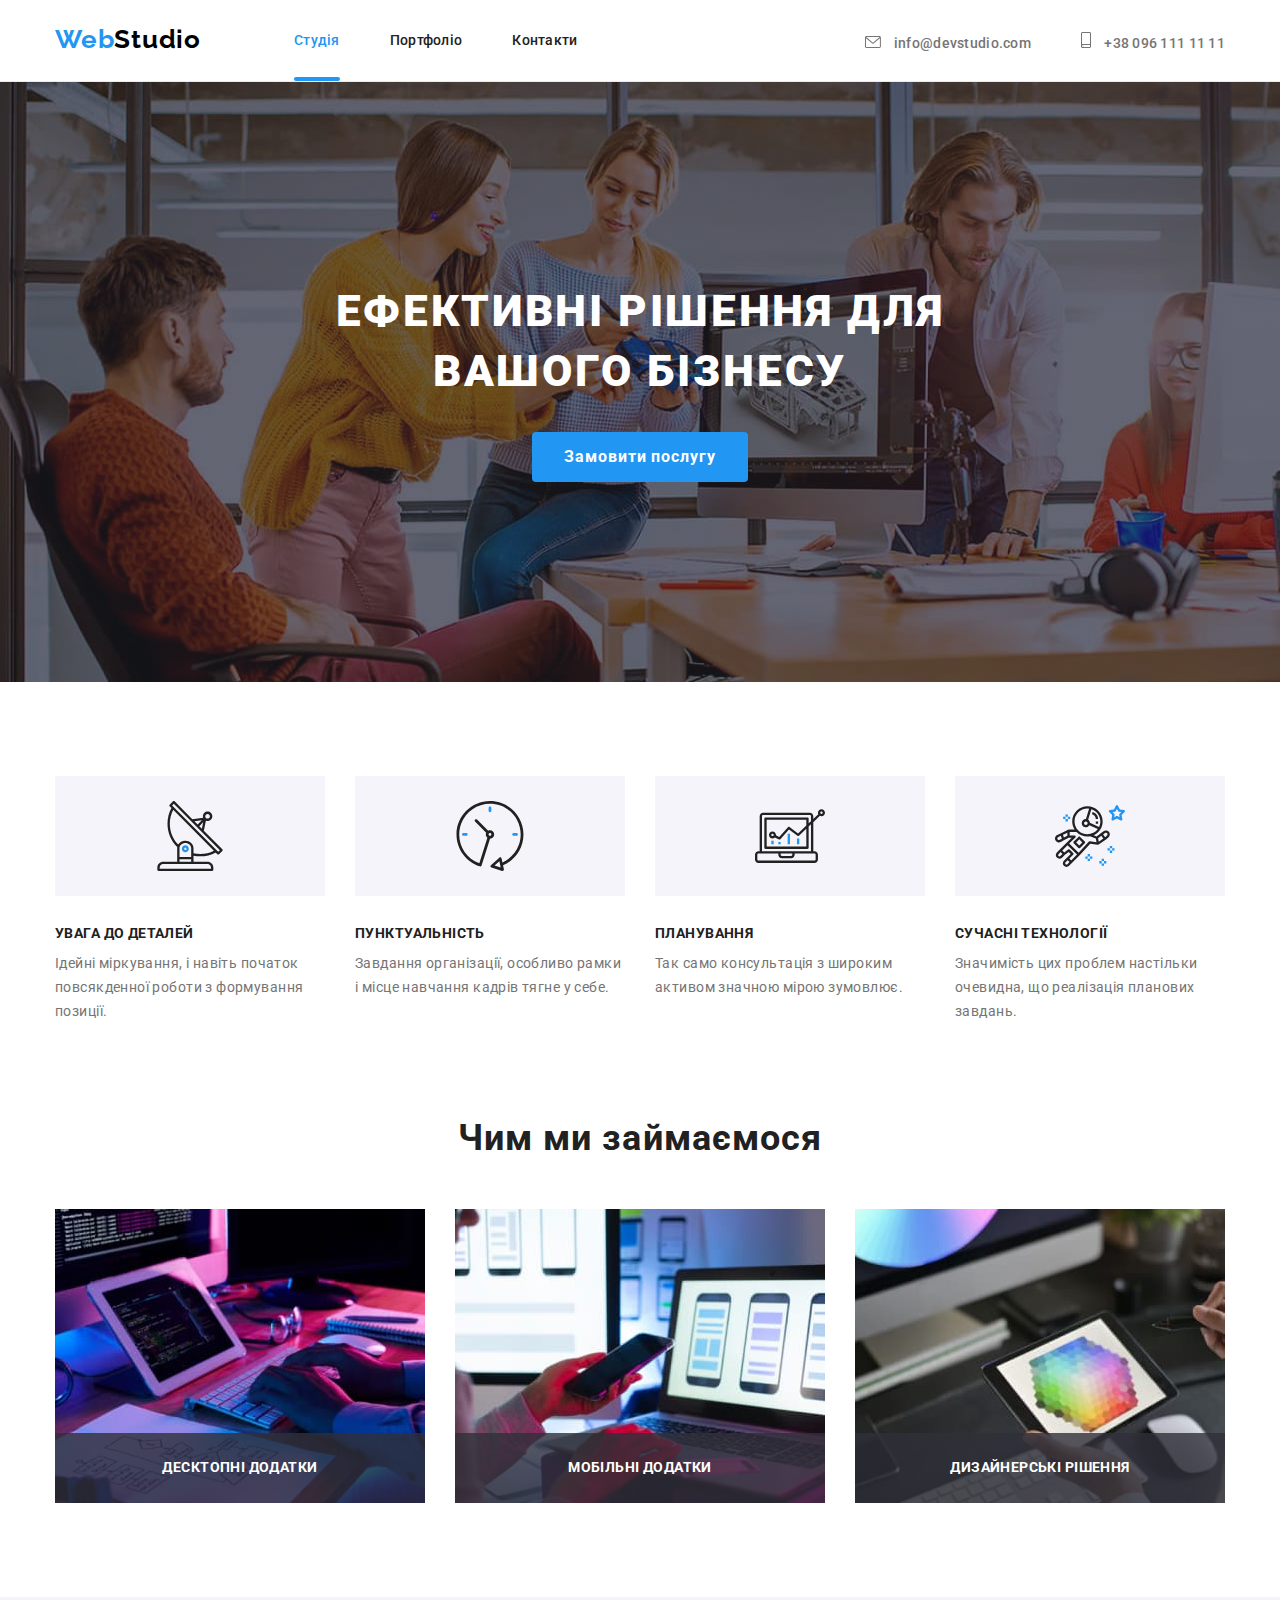
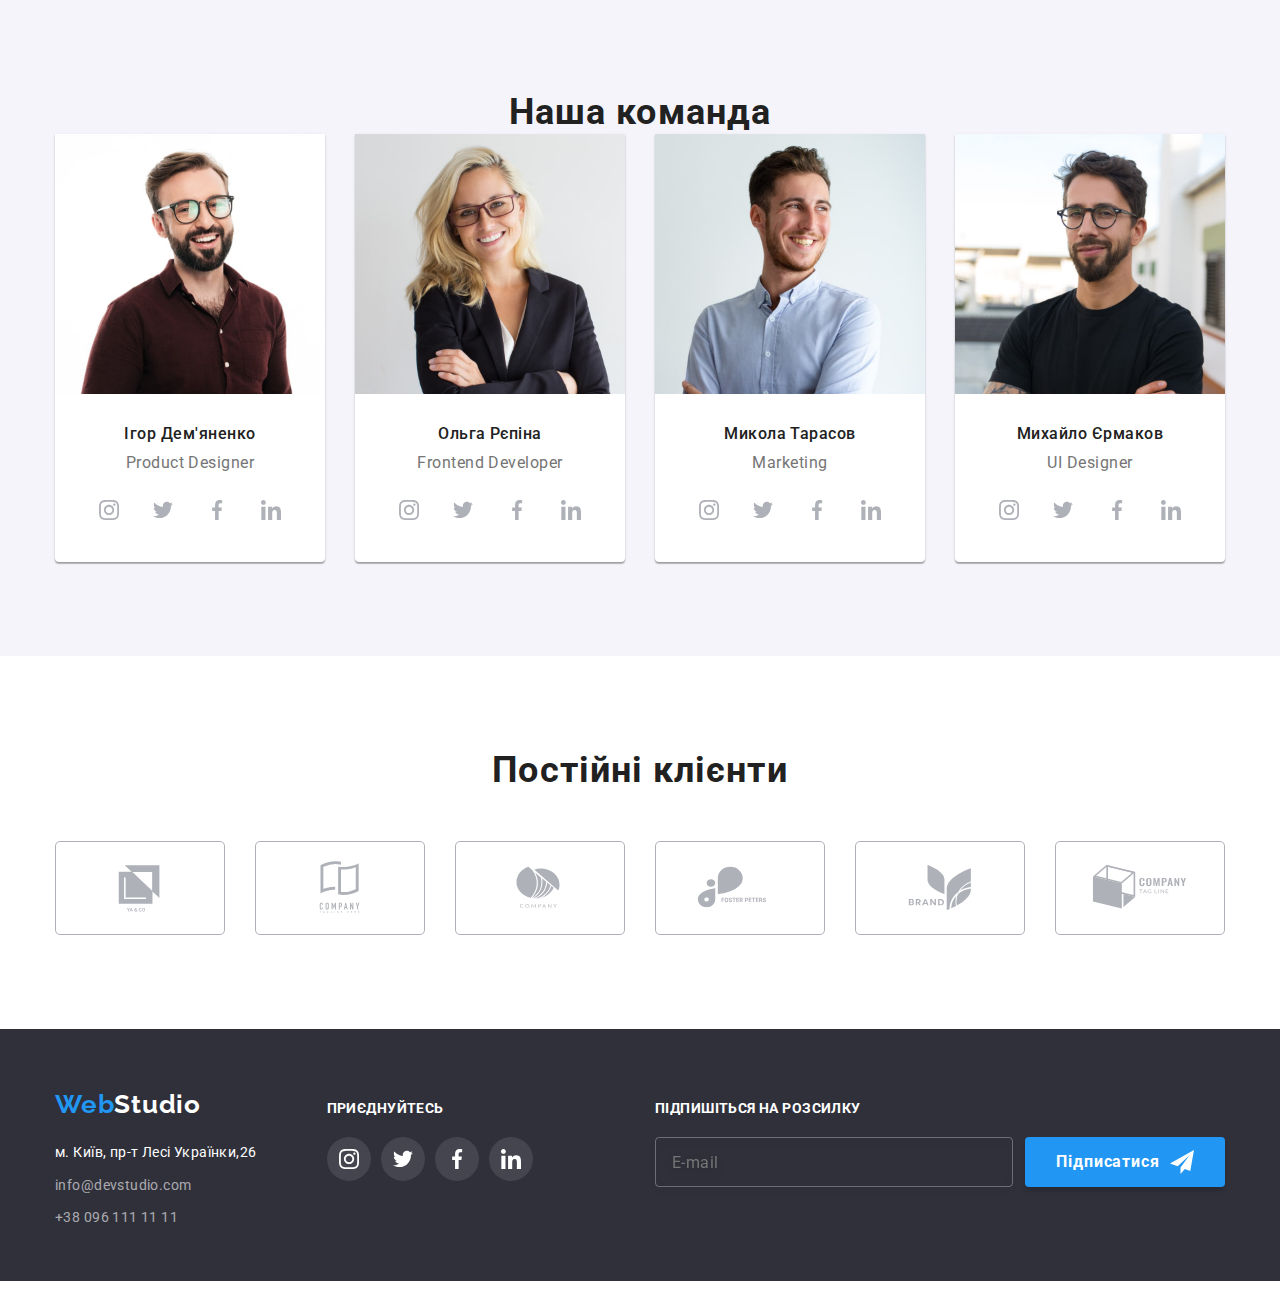
==== commit b209411d: "hm-08.fix" ====
--- a/index.html
+++ b/index.html
@@ -390,51 +390,53 @@
     </main>
     <footer class="footer">
         <div class="container footer__container">
-            <div class="footer__contacts">
-                <a class="footer__logo link" href="./index.html">
-                    Web<span class="logo-footer-accent">Studio</span>
-                </a>
-                
-                <address class="footer__adress">
-                    <ul class="footer__list list">
-                        <li class="footer__item"><a class="footer__map link" href="https://goo.gl/maps/fyVQW1wVVdpxyoAL6" target="_blank"  rel="noopener noreferrer" >м. Київ, пр-т Лесі Українки,26</a></li>
-                        <li class="footer__item"><a class="footer__mail link" href="mailto:info@devstudio.com">info@devstudio.com</a></li>
-                        <li class="footer__item"><a class="footer__tel link" href="tel:+380961111111">+38 096 111 11 11</a></li>
-                    </ul>
-                </address>
-            </div>
-            <div class="footer-social">
-                <h3 class="footer-social__head">ПРИЄДНУЙТЕСЬ</h3>
-                <ul class="social-list list">
-                    <li  class="footer-social__item">
-                        <a class="social-link link" href="https://www.instagram.com" aria-label="посилання на інстаграм">
-                            <svg class="social-icon-footer" aria-label="інстаграм" width="20px" height="20px">
-                                <use href="./images/icons.svg#icon-instagram"></use>
-                            </svg>
-                        </a>
-                    </li>
-                    <li class="footer-social__item">
-                        <a class="social-link link" href="https://twitter.com" aria-label="посилання на твіттер">
-                            <svg class="social-icon-footer" aria-label="твіттер" width="20px" height="20px">
-                                <use href="./images/icons.svg#icon-twitter"></use>
-                            </svg>
-                        </a>
-                    </li>
-                    <li class="footer-social__item">
-                        <a class="social-link link" href="https://www.facebook.com" aria-label="посилання на фейсбук">
-                            <svg class="social-icon-footer" aria-label="фейсбук" width="20px" height="20px">
-                                <use href="./images/icons.svg#icon-facebook"></use>
-                            </svg>
-                        </a>
-                    </li>
-                    <li class="footer-social__item">
-                        <a class="social-link link" href="https://ua.linkedin.com" aria-label="посилання на лінкедін">
-                            <svg class="social-icon-footer" aria-label="лінкедін" width="20px" height="20px">
-                                <use href="./images/icons.svg#icon-linkedin"></use>
-                            </svg>
-                        </a>
-                    </li>
-               </ul>
+            <div class="footer__tablet">
+                <div class="footer__contacts">
+                    <a class="footer__logo link" href="./index.html">
+                        Web<span class="logo-footer-accent">Studio</span>
+                    </a>
+                    
+                    <address class="footer__adress">
+                        <ul class="footer__list list">
+                            <li class="footer__item"><a class="footer__map link" href="https://goo.gl/maps/fyVQW1wVVdpxyoAL6" target="_blank"  rel="noopener noreferrer" >м. Київ, пр-т Лесі Українки,26</a></li>
+                            <li class="footer__item"><a class="footer__mail link" href="mailto:info@devstudio.com">info@devstudio.com</a></li>
+                            <li class="footer__item"><a class="footer__tel link" href="tel:+380961111111">+38 096 111 11 11</a></li>
+                        </ul>
+                    </address>
+                </div>
+                <div class="footer-social">
+                    <h3 class="footer-social__head">ПРИЄДНУЙТЕСЬ</h3>
+                    <ul class="social-list list">
+                        <li  class="footer-social__item">
+                            <a class="social-link link" href="https://www.instagram.com" aria-label="посилання на інстаграм">
+                                <svg class="social-icon-footer" aria-label="інстаграм" width="20px" height="20px">
+                                    <use href="./images/icons.svg#icon-instagram"></use>
+                                </svg>
+                            </a>
+                        </li>
+                        <li class="footer-social__item">
+                            <a class="social-link link" href="https://twitter.com" aria-label="посилання на твіттер">
+                                <svg class="social-icon-footer" aria-label="твіттер" width="20px" height="20px">
+                                    <use href="./images/icons.svg#icon-twitter"></use>
+                                </svg>
+                            </a>
+                        </li>
+                        <li class="footer-social__item">
+                            <a class="social-link link" href="https://www.facebook.com" aria-label="посилання на фейсбук">
+                                <svg class="social-icon-footer" aria-label="фейсбук" width="20px" height="20px">
+                                    <use href="./images/icons.svg#icon-facebook"></use>
+                                </svg>
+                            </a>
+                        </li>
+                        <li class="footer-social__item">
+                            <a class="social-link link" href="https://ua.linkedin.com" aria-label="посилання на лінкедін">
+                                <svg class="social-icon-footer" aria-label="лінкедін" width="20px" height="20px">
+                                    <use href="./images/icons.svg#icon-linkedin"></use>
+                                </svg>
+                            </a>
+                        </li>
+                   </ul>
+                </div>
             </div>
             <div class="footer-mail">
                 <p class="footer-mail__paragraph">ПІДПИШІТЬСЯ НА РОЗСИЛКУ</p>
--- a/css/main.min.css
+++ b/css/main.min.css
@@ -1 +1 @@
-:root{--primary-font:"Roboto", sans-serif;--secondary-font:"Raleway", sans-serif;--primary-text-color:#212121;--secondary-text-color:#757575;--primary-text-color-theme-dark:#FFFFFF;--accent-color:#2196F3}.container{margin-left:auto;margin-right:auto;padding-left:15px;padding-right:15px}@media screen and (min-width: 480px){.container{max-width:480px}}@media screen and (min-width: 768px){.container{max-width:768px}}@media screen and (min-width: 1200px){.container{max-width:1200px}}.link{text-decoration:none}.list{list-style:none}img{display:block;width:100%;max-width:100%;height:auto}button{font-family:inherit;cursor:pointer;padding:0;margin:0}ul{margin-top:0;margin-bottom:0;padding-left:0;-webkit-padding-start:0;padding-inline-start:0}h1,h2,h3,h4,h5,h6{margin:0}p{margin:0}address{font-style:normal}body{font-family:var(--primary-font);color:var(--primary-text-color)}.visually-hidden{position:absolute;white-space:nowrap;width:1px;height:1px;overflow:hidden;border:0;padding:0;clip:rect(0 0 0 0);-webkit-clip-path:inset(50%);clip-path:inset(50%);margin:-1px}.social-list{display:flex;gap:10px}.social-link{width:44px;height:44px;background-color:var(--primary-text-color-theme-dark);border-radius:50%;display:flex;align-items:center;justify-content:center;transition:background-color 250ms cubic-bezier(0.4, 0, 0.2, 1),box-shadow 250ms cubic-bezier(0.4, 0, 0.2, 1)}.social-link:hover,.social-link:focus{background-color:var(--accent-color);box-shadow:0px 4px 4px rgba(0,0,0,.25)}.social-link:hover:hover .social-icon,.social-link:hover:focus .social-icon,.social-link:focus:hover .social-icon,.social-link:focus:focus .social-icon{fill:var(--primary-text-color-theme-dark)}.social-icon{fill:#afb1b8}.portfolio-gallery__list{display:flex;gap:30px;flex-wrap:wrap;cursor:pointer}.portfolio-gallery__item{transition:box-shadow 250ms cubic-bezier(0.4, 0, 0.2, 1);width:calc((100% - 60px)/3)}.portfolio-gallery__item:hover{box-shadow:0px 4px 4px rgba(0,0,0,.25)}.portfolio-gallery__item:hover:hover .img-descr__text{transform:translateY(0)}.img-descr{position:relative;overflow:hidden}.img-descr__text{position:absolute;padding:40px;left:0;top:0;width:100%;height:100%;font-family:var(--primary-font);font-weight:400;font-size:18px;line-height:1.56;letter-spacing:.03em;color:var(--primary-text-color-theme-dark);background-color:rgba(33,150,243,.9);transform:translateY(100%);transition:transform 250ms cubic-bezier(0.4, 0, 0.2, 1)}.container-descr{padding:20px 24px;border:1px solid rgba(238,238,238,.9333333333);border-top:rgba(0,0,0,0)}.container-descr__head{font-weight:700;font-size:18px;line-height:2;letter-spacing:.06em}.container-descr__filter{font-size:16px;line-height:1.9;letter-spacing:.03em;color:var(--secondary-text-color)}.header-mobile{display:flex;justify-content:space-between;align-items:center;padding:16px 15px 15px 16px}@media screen and (min-width: 768px){.header-mobile{display:none}}.header-mobile__btn{width:40px;height:40px;background-color:var(--primary-text-color-theme-dark);border:none;top:10px;right:15px}.header-mobile__btn:focus,.header-mobile__btn:hover .mobile-open{fill:var(--accent-color)}.header-mobile__wrap{overflow:auto;display:flex;flex-direction:column;justify-content:space-between;max-width:100%;height:100%;position:fixed;top:0;left:0;padding:48px 40px;background-color:var(--primary-text-color-theme-dark);transform:translateX(-100%);transition:transform cubic-bezier(0.4, 0, 0.2, 1),visibility 250ms cubic-bezier(0.4, 0, 0.2, 1)}.header-mobile__wrap.is-open{transform:translateX(0);overflow:auto}body.scroll-lock{overflow:hidden}.header-mobile__btn-close{background-color:var(--primary-text-color-theme-dark);border:none;position:absolute;top:10px;right:15px}.header-mobile__btn-close:focus,.header-mobile__btn-close:hover .mobile-close{fill:var(--accent-color)}.nav-mobile__list{display:flex;flex-direction:column;gap:32px}.nav-mobile__link{font-weight:500;font-size:40px;line-height:1.18;letter-spacing:.02em;color:var(--primary-text-color)}.nav-mobile__link:focus,.nav-mobile__link:hover{color:var(--accent-color)}.contacts-mobile{padding-top:302px;padding-bottom:64px}.contacts-mobile__list{display:flex;flex-direction:column;gap:32px}.contacts-mobile__link-tel{font-weight:500;font-size:34px;line-height:1.18;letter-spacing:.02em;color:var(--accent-color)}.contacts-mobile__link-mail{font-weight:500;font-size:24px;line-height:1.16;letter-spacing:.02em;color:var(--secondary-text-color)}.contacts-mobile__link-mail:focus,.contacts-mobile__link-mail:hover{color:var(--accent-color)}.soc-media-mobile__list{display:flex;gap:20px}.soc-media-mobile__item{position:relative}.after::after{display:inline-block;content:"";bottom:10px;left:-20px;height:1px;width:22px;background-color:rgba(33,33,33,.2);position:absolute;transform:rotate(90deg)}.after::after::after:first-child{display:none}.soc-media-mobile__item:first-child{border-left:none}.soc-media-mobile__link{font-weight:500;font-size:18px;line-height:1.22;letter-spacing:.02em;color:#2196f3}.header{position:relative;width:100%;border-bottom:1px solid #ececec}.header__container{display:flex;justify-content:center;align-items:center}@media screen and (max-width: 767px){.header__container{display:none}}.header__logo{font-family:var(--secondary-font);font-weight:700;font-size:26px;line-height:1.2;letter-spacing:.03em;color:#2196f3;display:inline-block}@media screen and (max-width: 767px){.header__logo{padding:16px 15px 15px 16px;font-weight:700;font-size:24px;line-height:1.16;letter-spacing:.03em}}@media screen and (min-width: 1200px){.header__logo{padding-top:24px;padding-bottom:25px;margin-right:93px}}.accent{color:#000}.header__nav{padding-top:32px;padding-bottom:32px}.header__menu{display:flex;gap:50px;margin:0}.header__menu-item{font-size:14px}.header__menu-link{font-weight:500;font-size:14px;line-height:1.14;letter-spacing:.02em;padding:32px 0;color:var(--primary-text-color);position:relative;transition:color 250ms cubic-bezier(0.4, 0, 0.2, 1)}.header__menu-link:focus,.header__menu-link:hover{color:var(--accent-color)}.header__menu-link.current::after{content:"";height:4px;width:100%;background-color:var(--accent-color);display:block;border-radius:2px;position:absolute;bottom:-1px;left:0}.current{color:var(--accent-color)}.header__contacts{display:flex;gap:50px;margin-left:auto;align-items:baseline;height:80px}.header__contacts-item{font-size:14px}.header__contacts-icon{display:flex;justify-content:center;align-items:center;text-align:center;color:#757575;transition:color 250ms cubic-bezier(0.4, 0, 0.2, 1)}.header__contacts-icon:focus,.header__contacts-icon:hover{color:var(--accent-color)}.contacts-icons{fill:currentColor;margin-right:10px}.header__contacts-mail{font-weight:500;font-size:14px;line-height:1.14;letter-spacing:.02em;color:var(--secondary-text-color)}.header__contacts-mail:focus,.header__contacts-mail:hover{color:var(--accent-color)}.header__contacts-tel{font-weight:500;font-size:14px;line-height:1.14;letter-spacing:.02em;color:var(--secondary-text-color);transition:color 250ms cubic-bezier(0.4, 0, 0.2, 1)}.header__contacts-tel:focus,.header__contacts-tel:hover{color:var(--accent-color)}.header__contacts{padding-top:32px;padding-bottom:32px}.page-main{max-width:100%}.hero{background-image:linear-gradient(rgba(47, 48, 58, 0.4), rgba(47, 48, 58, 0.4)),url(../images/background.jpg);height:600px}@media screen and (max-width: 767px){.hero{padding:118px 0;height:400px;max-width:100%;background-size:cover}}@media screen and (min-width: 1200px){.hero{height:600px;padding:200px 0}}.hero__head{font-weight:900;font-size:44px;line-height:1.36;letter-spacing:.06em;margin:auto;width:696px;text-align:center;color:var(--primary-text-color-theme-dark);margin-bottom:30px}@media screen and (max-width: 767px){.hero__head{font-size:26px;line-height:1.62;text-align:center;letter-spacing:.06em;text-transform:uppercase;width:360px;color:var(--primary-text-color-theme-dark)}}.hero__button{font-weight:700;font-size:16px;line-height:1.88;letter-spacing:.06em;width:216px;height:50px;margin:auto;background-color:var(--accent-color);border-radius:4px;border:0;display:block;color:var(--primary-text-color-theme-dark);transition:background-color 250ms cubic-bezier(0.4, 0, 0.2, 1)}@media screen and (max-width: 767px){.hero__button{width:200px}}.hero__button:focus,.hero__button:hover{background-color:#188ce8}.advantages{padding-top:94px;padding-bottom:94px}@media screen and (max-width: 767px){.advantages{padding-top:60px;padding-bottom:60px}}.advantages__visually-hidden{position:absolute;white-space:nowrap;width:1px;height:1px;overflow:hidden;border:0;padding:0;clip:rect(0 0 0 0);-webkit-clip-path:inset(50%);clip-path:inset(50%);margin:-1px}.advantages__list{display:flex;gap:30px}@media screen and (max-width: 767px){.advantages__list{flex-direction:column}}@media screen and (max-width: 767px){.advantages__item{max-width:450px;padding-left:15px;padding-right:15px}}@media screen and (min-width: 1200px){.advantages__item{width:calc((100% - 90px)/4)}}.advantages__icon{background-color:#f5f4fa;height:120px;display:flex;justify-content:center;align-items:center;margin-bottom:30px}.advantages__item-title{font-weight:700;font-size:14px;line-height:1.14;letter-spacing:.03em;text-transform:uppercase}.advantages__item-paragraph{font-size:14px;line-height:1.71;letter-spacing:.03em;color:var(--secondary-text-color);margin-top:10px}.gallery{padding-bottom:94px}@media screen and (max-width: 767px){.gallery{display:none}}.gallery__head{font-weight:700;font-size:36px;line-height:1.16;text-align:center;letter-spacing:.03em;margin-bottom:50px}.gallery__list{display:flex;gap:30px}.gallery__item{position:relative;width:calc((100% - 60px)/3)}.gallery__paragraph{font-family:var(--primary-font);font-weight:700;font-size:14px;line-height:1.14;text-align:center;letter-spacing:.03em;text-transform:uppercase;color:var(--primary-text-color-theme-dark);background:rgba(47,48,58,.8);width:100%;height:70px;position:absolute;bottom:0;left:0;display:flex;align-items:center;justify-content:center}.team{background-color:#f5f4fa;padding-top:94px;padding-bottom:94px}@media screen and (max-width: 767px){.team{padding-top:60px;padding-bottom:60px}}.team__head{font-weight:700;font-size:36px;line-height:1.17;text-align:center;letter-spacing:.03em}@media screen and (max-width: 767px){.team__head{font-size:28px;margin-bottom:30px}}.team__list{display:flex;gap:30px}@media screen and (max-width: 767px){.team__list{flex-direction:column;padding-left:15px;padding-right:15px}}.item-block__item{background-color:var(--primary-text-color-theme-dark);box-shadow:0px 1px 3px rgba(0,0,0,.12),0px 1px 1px rgba(0,0,0,.14),0px 2px 1px rgba(0,0,0,.2);border-radius:0px 0px 4px 4px}@media screen and (max-width: 767px){.item-block__item{width:100%}}@media screen and (min-width: 1200px){.item-block__item{width:calc((100% - 90px)/4)}}.item-block__info{padding:30px 0;display:flex;align-items:center;flex-direction:column}.item-block__name{font-weight:500;font-size:16px;line-height:1.19;text-align:center;letter-spacing:.03em}.item-block__profession{font-size:16px;line-height:1.19;text-align:center;letter-spacing:.03em;color:var(--secondary-text-color);margin-top:10px}.social-list__item{margin-top:16px;display:flex;gap:10px}@media screen and (max-width: 767px){.clients{padding:60px 0}}@media screen and (min-width: 1200px){.clients{padding:94px 0}}@media screen and (min-width: 1200px){.clients__head{font-family:var(--primary-font);font-style:normal;font-size:36px;line-height:1.16;text-align:center;letter-spacing:.03em;color:var(--primary-text-color);margin-bottom:50px}}@media screen and (max-width: 767px){.clients__head{font-weight:700;font-size:28px;line-height:1.18;text-align:center;letter-spacing:.03em;color:var(--primary-text-color);margin-bottom:30px}}@media screen and (max-width: 767px){.clients__list{display:flex;flex-wrap:wrap;gap:30px;align-items:center;justify-content:center}}@media screen and (min-width: 1200px){.clients__list{display:flex;align-items:center;justify-content:center;gap:30px}}@media screen and (max-width: 767px){.clients__item{width:calc((100% - 30px)/2);border:1px solid #afb1b8}}@media screen and (min-width: 1200px){.clients__item{width:calc((100% - 150px)/6);border:1px solid #afb1b8}}.clients__link{width:100%;height:92px;border-radius:4%;display:flex;align-items:center;justify-content:center;transition:border-color 250ms cubic-bezier(0.4, 0, 0.2, 1),color 250ms cubic-bezier(0.4, 0, 0.2, 1)}.clients__link:hover,.clients__link:focus .clients-icon{border-color:var(--accent-color);color:var(--accent-color)}.clients__link{color:#afb1b8}.clients-icon{fill:currentColor}.clients__link{width:100%;height:92px}.footer{background-color:#2f303a}@media screen and (max-width: 767px){.footer__container{display:flex;flex-direction:column;align-items:center;justify-content:center;padding:60px 0}}@media screen and (min-width: 1200px){.footer__container{display:flex;align-items:baseline;height:252px}}@media screen and (min-width: 1200px){.footer__contacts{padding-top:60px;padding-bottom:60px}}@media screen and (max-width: 767px){.footer__logo{font-size:24px;line-height:1.7;font-family:var(--secondary-font);font-weight:700;letter-spacing:.03em;color:var(--accent-color);display:block;text-align:center}}@media screen and (min-width: 1200px){.footer__logo{font-family:var(--secondary-font);font-weight:700;font-size:26px;line-height:1.2;letter-spacing:.03em;color:var(--accent-color)}}.logo-footer-accent{color:var(--primary-text-color-theme-dark)}@media screen and (max-width: 767px){.footer__item{margin-bottom:8px}.footer__item:last-child{margin-bottom:0}}@media screen and (min-width: 1200px){.footer__item{margin-bottom:9px}.footer__item:last-child{margin-bottom:0}}.footer__list{padding-top:20px}.footer__map{font-style:normal;font-size:14px;line-height:1.71;letter-spacing:.03em;color:var(--primary-text-color-theme-dark);transition:color 250ms cubic-bezier(0.4, 0, 0.2, 1)}.footer__map:focus,.footer__map:hover{color:var(--accent-color)}.footer__mail{font-style:normal;font-size:14px;line-height:1.71;letter-spacing:.03em;color:rgba(255,255,255,.6);transition:color 250ms cubic-bezier(0.4, 0, 0.2, 1)}.footer__mail:focus,.footer__mail:hover{color:var(--accent-color)}.footer__tel{font-style:normal;font-size:14px;line-height:1.71;letter-spacing:.03em;color:rgba(255,255,255,.6);transition:color 250ms cubic-bezier(0.4, 0, 0.2, 1)}.footer__tel:focus,.footer__tel:hover{color:var(--accent-color)}@media screen and (max-width: 767px){.footer-social{padding-top:60px}}@media screen and (min-width: 1200px){.footer-social{padding-top:72px;padding-bottom:100px;margin-left:70px;display:block;align-items:baseline}}@media screen and (max-width: 767px){.footer-social__head{font-family:var(--primary-font);font-style:normal;font-weight:700;font-size:14px;line-height:1.14;letter-spacing:.03em;text-transform:uppercase;color:var(--primary-text-color-theme-dark);margin-bottom:20px;text-align:center}}@media screen and (min-width: 1200px){.footer-social__head{font-family:var(--primary-font);font-style:normal;font-weight:700;font-size:14px;line-height:1.14;letter-spacing:.03em;text-transform:uppercase;color:var(--primary-text-color-theme-dark);margin-bottom:20px}}.social-link{background-color:rgba(255,255,255,.1)}.social-icon-footer{fill:var(--primary-text-color-theme-dark)}@media screen and (max-width: 767px){.footer-mail{display:block;text-align:center;justify-content:center;padding-top:60px}}@media screen and (min-width: 1200px){.footer-mail{margin-left:auto;padding-top:72px;padding-bottom:94px}}.footer-mail__paragraph{font-family:var(--primary-font);font-weight:700;font-size:14px;line-height:1.14;letter-spacing:.03em;text-transform:uppercase;color:var(--primary-text-color-theme-dark);margin-bottom:20px}@media screen and (max-width: 767px){.form-subscribe{display:block}}@media screen and (min-width: 1200px){.form-subscribe{display:flex;align-items:baseline}}@media screen and (max-width: 767px){.form-subscribe__input{width:450px;height:50px;border:1px solid rgba(255,255,255,.3);filter:drop-shadow(0px 4px 4px rgba(0, 0, 0, 0.15));border-radius:4px;background-color:rgba(0,0,0,0);color:var(--primary-text-color-theme-dark);transition:fill 250ms cubic-bezier(0.4, 0, 0.2, 1),visibility 250ms cubic-bezier(0.4, 0, 0.2, 1);margin-bottom:20px}.form-subscribe__input:hover,.form-subscribe__input:focus{border-color:var(--accent-color)}}@media screen and (min-width: 1200px){.form-subscribe__input{width:358px;height:50px;border:1px solid rgba(255,255,255,.3);filter:drop-shadow(0px 4px 4px rgba(0, 0, 0, 0.15));border-radius:4px;margin-right:12px;background-color:rgba(0,0,0,0);color:var(--primary-text-color-theme-dark);transition:fill 250ms cubic-bezier(0.4, 0, 0.2, 1),visibility 250ms cubic-bezier(0.4, 0, 0.2, 1)}.form-subscribe__input:hover,.form-subscribe__input:focus{border-color:var(--accent-color)}}input,textarea{padding:15px 16px;font-family:var(--primary-font);font-weight:400;font-size:16px;line-height:1.25;letter-spacing:.03em;color:rgba(255,255,255,.6)}.form-subscribe__button{font-weight:700;font-size:16px;line-height:1.88;letter-spacing:.06em;width:200px;height:50px;margin:auto;background-color:var(--accent-color);border-radius:4px;border:0;color:var(--primary-text-color-theme-dark);box-shadow:0px 4px 4px rgba(0,0,0,.15);transition:background-color 250ms cubic-bezier(0.4, 0, 0.2, 1);display:flex;align-items:center;justify-content:center}.form-subscribe__button:focus,.form-subscribe__button:hover{background-color:#188ce8}.form-subscribe__icon{margin-left:10px}.backdrop{position:fixed;width:100%;height:100%;top:0;left:0;z-index:100;background-color:rgba(0,0,0,.2);transition:opacity 250ms cubic-bezier(0.4, 0, 0.2, 1),visibility 250ms cubic-bezier(0.4, 0, 0.2, 1)}.backdrop.is-hidden{visibility:hidden;opacity:0;pointer-events:none}.is-hidden{transform:scale(0) rotate(720deg);opacity:0;transition:all 1s}.modal{position:absolute;left:50%;top:50%;transform:translate(-50%, -50%);transition:all 500s;min-width:528px;min-height:581px;background-color:var(--primary-text-color-theme-dark);transition:transform 250ms cubic-bezier(0.4, 0, 0.2, 1);box-shadow:0px 1px 3px rgba(0,0,0,.12),0px 1px 1px rgba(0,0,0,.14),0px 2px 1px rgba(0,0,0,.2);border-radius:4px}.modal__title{margin-top:40px;margin-left:41px;width:448px;font-family:var(--primary-font);font-weight:700;font-size:20px;line-height:1.15;text-align:center;letter-spacing:.03em;color:var(--primary-text-color);margin-bottom:12px}.modal__button-close{position:absolute;width:30px;height:30px;right:8px;top:8px;border-radius:50%;background-color:var(--primary-text-color-theme-dark);border:1px solid rgba(0,0,0,.1019607843);display:flex;align-items:center;justify-content:center}.modal__button-close:hover .icon-close,.modal__button-close:focus .icon-close{fill:var(--accent-color)}.icon-close{fill:#000;transition:fill 250ms cubic-bezier(0.4, 0, 0.2, 1),visibility 250ms cubic-bezier(0.4, 0, 0.2, 1)}.modal-forms{padding-left:40px;padding-right:40px}.modal-forms__label{display:flex;flex-direction:column;margin-bottom:4px;font-family:var(--primary-font);font-weight:400;font-size:12px;line-height:1.16;letter-spacing:.01em;color:var(--secondary-text-color)}.modal-forms__input,.modal-textarea{width:100%;border:1px solid rgba(33,33,33,.2);border-radius:4px;height:40px}.modal-forms__input{padding:11px 12px 11px 42px;cursor:pointer;color:#000}.modal-forms__input:hover,.modal-forms__input .modal-textarea:hover,.modal-forms__input:focus,.modal-forms__input .modal-textarea:focus{border-color:var(--accent-color)}.modal-forms__svg{position:relative;margin-bottom:10px}.modal-icon{position:absolute;top:50%;transform:translateY(-50%);left:12px;transition:fill 250ms cubic-bezier(0.4, 0, 0.2, 1),visibility 250ms cubic-bezier(0.4, 0, 0.2, 1);pointer-events:none}.modal-forms__input:hover+.modal-icon,.modal-forms__input:focus+.modal-icon{fill:var(--accent-color)}.modal-textarea{padding:12px 16px;height:120px;color:#000;resize:none}.modal-textarea::-moz-placeholder{font-size:12px;line-height:1.17;letter-spacing:.01em;color:rgba(117,117,117,.5)}.modal-textarea:-ms-input-placeholder{font-size:12px;line-height:1.17;letter-spacing:.01em;color:rgba(117,117,117,.5)}.modal-textarea::placeholder{font-size:12px;line-height:1.17;letter-spacing:.01em;color:rgba(117,117,117,.5)}.form-box{margin-bottom:20px}.form-checked{margin-bottom:30px;display:flex;align-items:center}.form-checked__label{display:flex;align-items:center;font-family:var(--primary-font);font-weight:400;font-size:14px;line-height:1.71;letter-spacing:.03em;color:#757575}.modal-checked__vector{display:flex;align-items:center;justify-content:center;width:16px;height:15px;margin-right:8px;margin-left:12px;border:2px solid var(--primary-text-color);border-radius:3px}.modal-checked:checked+.modal-checked__vector .modal-checked__icon{opacity:1}.modal-checked:checked+.modal-checked__vector{background-color:var(--accent-color);border-color:rgba(0,0,0,0)}.modal-checked__icon{fill:var(--primary-text-color-theme-dark);opacity:0}.form-checked__checkbox-link{text-decoration:none;color:var(--accent-color);font-family:var(--primary-font);font-weight:400;font-size:14px;letter-spacing:.03em;margin-left:5px;border-bottom:1px solid}.modal-btn{display:block;font-weight:700;font-size:16px;line-height:1.88;letter-spacing:.06em;width:200px;height:50px;margin:auto;background-color:var(--accent-color);border-radius:4px;border:0;color:var(--primary-text-color-theme-dark);box-shadow:0px 4px 4px rgba(0,0,0,.15);transition:background-color 250ms cubic-bezier(0.4, 0, 0.2, 1)}.modal-btn:focus,.modal-btn:hover{background-color:#188ce8}.portfolio-hero{padding:94px 0}.portfolio-hero__list{display:flex;gap:8px;margin-bottom:50px;justify-content:center}.portfolio-hero__button{font-weight:500;font-size:16px;line-height:1.62;text-align:center;letter-spacing:.03em;height:38px;background:#f5f4fa;border-radius:4px;border:none;padding:6px 22px;transition:background-color 250ms cubic-bezier(0.4, 0, 0.2, 1),color 250ms cubic-bezier(0.4, 0, 0.2, 1),box-shadow 250ms cubic-bezier(0.4, 0, 0.2, 1)}.portfolio-hero__button:focus,.portfolio-hero__button:hover{background-color:var(--accent-color);color:var(--primary-text-color-theme-dark);box-shadow:0px 3px 1px rgba(0,0,0,.1)}/*# sourceMappingURL=main.min.css.map */+:root{--primary-font:"Roboto", sans-serif;--secondary-font:"Raleway", sans-serif;--primary-text-color:#212121;--secondary-text-color:#757575;--primary-text-color-theme-dark:#FFFFFF;--accent-color:#2196F3}.container{margin-left:auto;margin-right:auto;padding-left:15px;padding-right:15px}@media screen and (min-width: 480px){.container{max-width:480px}}@media screen and (min-width: 768px){.container{max-width:100%}}@media screen and (min-width: 1200px){.container{max-width:1200px}}.link{text-decoration:none}.list{list-style:none}img{display:block;width:100%;max-width:100%;height:auto}button{font-family:inherit;cursor:pointer;padding:0;margin:0}ul{margin-top:0;margin-bottom:0;padding-left:0;-webkit-padding-start:0;padding-inline-start:0}h1,h2,h3,h4,h5,h6{margin:0}p{margin:0}address{font-style:normal}body{font-family:var(--primary-font);color:var(--primary-text-color)}.visually-hidden{position:absolute;white-space:nowrap;width:1px;height:1px;overflow:hidden;border:0;padding:0;clip:rect(0 0 0 0);-webkit-clip-path:inset(50%);clip-path:inset(50%);margin:-1px}.social-list{display:flex;gap:10px}.social-link{width:44px;height:44px;background-color:var(--primary-text-color-theme-dark);border-radius:50%;display:flex;align-items:center;justify-content:center;transition:background-color 250ms cubic-bezier(0.4, 0, 0.2, 1),box-shadow 250ms cubic-bezier(0.4, 0, 0.2, 1)}.social-link:hover,.social-link:focus{background-color:var(--accent-color);box-shadow:0px 4px 4px rgba(0,0,0,.25)}.social-link:hover:hover .social-icon,.social-link:hover:focus .social-icon,.social-link:focus:hover .social-icon,.social-link:focus:focus .social-icon{fill:var(--primary-text-color-theme-dark)}.social-icon{fill:#afb1b8}@media screen and (max-width: 767px){.portfolio-gallery__list{display:flex;flex-direction:column;gap:30px}}@media screen and (min-width: 768px)and (max-width: 1199px){.portfolio-gallery__list{display:flex;gap:30px;flex-wrap:wrap;cursor:pointer}}@media screen and (min-width: 1200px){.portfolio-gallery__list{display:flex;gap:30px;flex-wrap:wrap;cursor:pointer}}.portfolio-gallery__item{transition:box-shadow 250ms cubic-bezier(0.4, 0, 0.2, 1);width:100%}.portfolio-gallery__item:hover,.portfolio-gallery__item:focus{box-shadow:0px 4px 4px rgba(0,0,0,.25)}.portfolio-gallery__item:hover:hover .img-descr__text,.portfolio-gallery__item:focus:hover .img-descr__text{transform:translateY(0)}@media screen and (min-width: 768px)and (max-width: 1199px){.portfolio-gallery__item{width:calc((100% - 30px)/2)}}@media screen and (min-width: 1200px){.portfolio-gallery__item{width:calc((100% - 60px)/3)}}.img-descr{position:relative;overflow:hidden}.img-descr__text{position:absolute;padding:40px;left:0;top:0;width:100%;height:100%;font-family:var(--primary-font);font-weight:400;font-size:18px;line-height:1.56;letter-spacing:.03em;color:var(--primary-text-color-theme-dark);background-color:rgba(33,150,243,.9);transform:translateY(100%);transition:transform 250ms cubic-bezier(0.4, 0, 0.2, 1)}.container-descr{padding:20px 24px;border:1px solid rgba(238,238,238,.9333333333);border-top:rgba(0,0,0,0)}.container-descr__head{font-weight:700;font-size:18px;line-height:2;letter-spacing:.06em}.container-descr__filter{font-size:16px;line-height:1.9;letter-spacing:.03em;color:var(--secondary-text-color)}.header-mobile{display:flex;justify-content:space-between;align-items:center;padding:16px 15px 15px 16px}@media screen and (min-width: 768px){.header-mobile{display:none}}.header-mobile__btn{width:40px;height:40px;background-color:var(--primary-text-color-theme-dark);border:none;top:10px;right:15px}.header-mobile__btn:focus,.header-mobile__btn:hover .mobile-open{fill:var(--accent-color)}.header-mobile__wrap{z-index:2;overflow:auto;display:flex;flex-direction:column;justify-content:space-between;width:100%;height:100%;position:fixed;top:0;left:0;padding:48px 40px;background-color:var(--primary-text-color-theme-dark);transform:translateX(-100%);transition:transform cubic-bezier(0.4, 0, 0.2, 1),visibility 250ms cubic-bezier(0.4, 0, 0.2, 1)}.header-mobile__wrap.is-open{transform:translateX(0)}body.scroll-lock{overflow:hidden}.header-mobile__btn-close{background-color:var(--primary-text-color-theme-dark);border:none;position:absolute;top:10px;right:15px}.header-mobile__btn-close:focus,.header-mobile__btn-close:hover .mobile-close{fill:var(--accent-color)}.nav-mobile__list{display:flex;flex-direction:column;gap:32px}.nav-mobile__link{font-weight:500;font-size:40px;line-height:1.18;letter-spacing:.02em;color:var(--primary-text-color)}.nav-mobile__link:focus,.nav-mobile__link:hover{color:var(--accent-color)}.contacts-mobile__list{display:flex;flex-direction:column;gap:32px}.contacts-mobile__link-tel{font-weight:500;font-size:34px;line-height:1.18;letter-spacing:.02em;color:var(--accent-color)}.contacts-mobile__link-mail{font-weight:500;font-size:24px;line-height:1.16;letter-spacing:.02em;color:var(--secondary-text-color)}.contacts-mobile__link-mail:focus,.contacts-mobile__link-mail:hover{color:var(--accent-color)}.soc-media-mobile__list{display:flex;gap:20px}.soc-media-mobile__item{position:relative}.after::after{display:inline-block;content:"";bottom:10px;left:-20px;height:1px;width:22px;background-color:rgba(33,33,33,.2);position:absolute;transform:rotate(90deg)}.after::after::after:first-child{display:none}.soc-media-mobile__link{font-weight:500;font-size:18px;line-height:1.22;letter-spacing:.02em;color:#2196f3}.header{position:relative;width:100%;border-bottom:1px solid #ececec}.header__container{display:flex;justify-content:center;align-items:center}@media screen and (max-width: 767px){.header__container{display:none}}.header__logo{font-family:var(--secondary-font);font-weight:700;font-size:26px;line-height:1.2;letter-spacing:.03em;color:#2196f3;display:inline-block}@media screen and (max-width: 767px){.header__logo{padding:16px 15px 15px 16px;font-weight:700;font-size:24px;line-height:1.16;letter-spacing:.03em}}@media screen and (min-width: 768px)and (max-width: 1199px){.header__logo{margin-right:87px}}@media screen and (min-width: 1200px){.header__logo{padding-top:24px;padding-bottom:25px;margin-right:93px}}.accent{color:#000}.header__nav{padding-top:32px;padding-bottom:32px}.header__menu{display:flex;gap:50px;margin:0}.header__menu-item{font-size:14px}.header__menu-link{font-weight:500;font-size:14px;line-height:1.14;letter-spacing:.02em;padding:32px 0;color:var(--primary-text-color);position:relative;transition:color 250ms cubic-bezier(0.4, 0, 0.2, 1)}.header__menu-link:focus,.header__menu-link:hover{color:var(--accent-color)}.header__menu-link.current::after{content:"";height:4px;width:100%;background-color:var(--accent-color);display:block;border-radius:2px;position:absolute;bottom:-1px;left:0}.current{color:var(--accent-color)}@media all and (max-width: 1199px){.header__contacts{display:flex;flex-direction:column;gap:10px;margin-left:auto;align-items:baseline}}@media screen and (min-width: 1200px){.header__contacts{display:flex;gap:50px;margin-left:auto;align-items:baseline;height:80px}}.header__contacts-item{font-size:14px}.header__contacts-icon{display:flex;justify-content:center;align-items:center;text-align:center;color:#757575;transition:color 250ms cubic-bezier(0.4, 0, 0.2, 1)}.header__contacts-icon:focus,.header__contacts-icon:hover{color:var(--accent-color)}.contacts-icons{fill:currentColor;margin-right:10px}.header__contacts-mail{font-weight:500;font-size:14px;line-height:1.14;letter-spacing:.02em;color:var(--secondary-text-color)}.header__contacts-mail:focus,.header__contacts-mail:hover{color:var(--accent-color)}.header__contacts-tel{font-weight:500;font-size:14px;line-height:1.14;letter-spacing:.02em;color:var(--secondary-text-color);transition:color 250ms cubic-bezier(0.4, 0, 0.2, 1)}.header__contacts-tel:focus,.header__contacts-tel:hover{color:var(--accent-color)}@media screen and (min-width: 1200px){.header__contacts{padding-top:32px;padding-bottom:32px}}.page-main{max-width:100%}.hero{background-image:linear-gradient(rgba(47, 48, 58, 0.4), rgba(47, 48, 58, 0.4)),url(../images/background.jpg);height:600px}@media screen and (max-width: 767px){.hero{padding:118px 0;height:400px;max-width:100%;background-size:cover}}@media screen and (min-width: 768px)and (max-width: 1199px){.hero{height:400px;padding:118px 0}}@media screen and (min-width: 1200px){.hero{height:600px;padding:200px 0}}.hero__head{font-weight:900;font-size:44px;line-height:1.36;letter-spacing:.06em;margin:auto;width:696px;text-align:center;color:var(--primary-text-color-theme-dark);margin-bottom:30px}@media screen and (max-width: 767px){.hero__head{font-size:26px;line-height:1.62;text-align:center;letter-spacing:.06em;text-transform:uppercase;width:360px;color:var(--primary-text-color-theme-dark)}}@media screen and (min-width: 768px)and (max-width: 1199px){.hero__head{font-size:26px;line-height:1.62;text-align:center;letter-spacing:.06em;text-transform:uppercase;width:360px}}.hero__button{font-weight:700;font-size:16px;line-height:1.88;letter-spacing:.06em;width:216px;height:50px;margin:auto;background-color:var(--accent-color);border-radius:4px;border:0;display:block;color:var(--primary-text-color-theme-dark);transition:background-color 250ms cubic-bezier(0.4, 0, 0.2, 1)}@media screen and (max-width: 767px){.hero__button{width:200px}}@media screen and (min-width: 768px)and (max-width: 1199px){.hero__button{width:200px}}.hero__button:focus,.hero__button:hover{background-color:#188ce8}.advantages{padding-top:94px;padding-bottom:94px}@media screen and (max-width: 767px){.advantages{padding-top:60px;padding-bottom:60px}}@media screen and (min-width: 768px)and (max-width: 1199px){.advantages{padding-top:60px;padding-bottom:60px}}.advantages__visually-hidden{position:absolute;white-space:nowrap;width:1px;height:1px;overflow:hidden;border:0;padding:0;clip:rect(0 0 0 0);-webkit-clip-path:inset(50%);clip-path:inset(50%);margin:-1px}.advantages__list{display:flex;gap:30px}@media screen and (max-width: 767px){.advantages__list{flex-direction:column}}@media screen and (min-width: 768px)and (max-width: 1199px){.advantages__list{display:flex;flex-wrap:wrap;gap:30px;align-items:center;justify-content:center}}@media screen and (max-width: 767px){.advantages__item{max-width:450px;padding-left:15px;padding-right:15px}}@media screen and (min-width: 768px)and (max-width: 1199px){.advantages__item{width:calc((100% - 30px)/2)}}@media screen and (min-width: 1200px){.advantages__item{width:calc((100% - 90px)/4)}}.advantages__icon{background-color:#f5f4fa;height:120px;display:flex;justify-content:center;align-items:center;margin-bottom:30px}.advantages__item-title{font-weight:700;font-size:14px;line-height:1.14;letter-spacing:.03em;text-transform:uppercase}.advantages__item-paragraph{font-size:14px;line-height:1.71;letter-spacing:.03em;color:var(--secondary-text-color);margin-top:10px}.gallery{padding-bottom:94px}@media screen and (max-width: 767px){.gallery{display:none}}@media screen and (min-width: 768px)and (max-width: 1199px){.gallery{display:none}}.gallery__head{font-weight:700;font-size:36px;line-height:1.16;text-align:center;letter-spacing:.03em;margin-bottom:50px}.gallery__list{display:flex;gap:30px}.gallery__item{position:relative;width:calc((100% - 60px)/3)}.gallery__paragraph{font-family:var(--primary-font);font-weight:700;font-size:14px;line-height:1.14;text-align:center;letter-spacing:.03em;text-transform:uppercase;color:var(--primary-text-color-theme-dark);background:rgba(47,48,58,.8);width:100%;height:70px;position:absolute;bottom:0;left:0;display:flex;align-items:center;justify-content:center}.team{background-color:#f5f4fa;padding-top:94px;padding-bottom:94px}@media screen and (max-width: 767px){.team{padding-top:60px;padding-bottom:60px}}@media screen and (min-width: 768px)and (max-width: 1199px){.team{padding-top:60px;padding-bottom:60px}}.team__head{font-weight:700;font-size:36px;line-height:1.17;text-align:center;letter-spacing:.03em}@media screen and (max-width: 767px){.team__head{font-size:28px;margin-bottom:30px}}@media screen and (min-width: 768px)and (max-width: 1199px){.team__head{font-size:28px;line-height:1.17;text-align:center;letter-spacing:.03em;margin-bottom:30px}}.team__list{display:flex;gap:30px}@media screen and (max-width: 767px){.team__list{flex-direction:column;padding-left:15px;padding-right:15px}}@media screen and (min-width: 768px)and (max-width: 1199px){.team__list{display:flex;flex-wrap:wrap;gap:30px;align-items:center;justify-content:center}}.item-block__item{background-color:var(--primary-text-color-theme-dark);box-shadow:0px 1px 3px rgba(0,0,0,.12),0px 1px 1px rgba(0,0,0,.14),0px 2px 1px rgba(0,0,0,.2);border-radius:0px 0px 4px 4px}@media screen and (max-width: 767px){.item-block__item{width:100%}}@media screen and (min-width: 768px)and (max-width: 1199px){.item-block__item{width:calc((100% - 30px)/2)}}@media screen and (min-width: 1200px){.item-block__item{width:calc((100% - 90px)/4)}}.item-block__info{padding:30px 0;display:flex;align-items:center;flex-direction:column}.item-block__name{font-weight:500;font-size:16px;line-height:1.19;text-align:center;letter-spacing:.03em}.item-block__profession{font-size:16px;line-height:1.19;text-align:center;letter-spacing:.03em;color:var(--secondary-text-color);margin-top:10px}.social-list__item{margin-top:16px;display:flex;gap:10px}@media screen and (max-width: 767px){.clients{padding:60px 0}}@media screen and (min-width: 768px)and (max-width: 1199px){.clients{padding:60px 0}}@media screen and (min-width: 1200px){.clients{padding:94px 0}}@media screen and (min-width: 1200px){.clients__head{font-family:var(--primary-font);font-style:normal;font-size:36px;line-height:1.16;text-align:center;letter-spacing:.03em;color:var(--primary-text-color);margin-bottom:50px}}@media screen and (min-width: 768px)and (max-width: 1199px){.clients__head{font-size:28px;line-height:1.17;text-align:center;letter-spacing:.03em;margin-bottom:30px}}@media screen and (max-width: 767px){.clients__head{font-weight:700;font-size:28px;line-height:1.18;text-align:center;letter-spacing:.03em;color:var(--primary-text-color);margin-bottom:30px}}@media screen and (max-width: 767px){.clients__list{display:flex;flex-wrap:wrap;gap:30px;align-items:center;justify-content:center}}@media screen and (min-width: 768px)and (max-width: 1199px){.clients__list{display:flex;flex-wrap:wrap;gap:30px;align-items:center;justify-content:center}}@media screen and (min-width: 1200px){.clients__list{display:flex;align-items:center;justify-content:center;gap:30px}}@media screen and (max-width: 767px){.clients__item{width:calc((100% - 30px)/2);border:1px solid #afb1b8;border-radius:5px}}@media screen and (min-width: 768px)and (max-width: 1199px){.clients__item{width:calc((100% - 60px)/3);border:1px solid #afb1b8;border-radius:5px}}@media screen and (min-width: 1200px){.clients__item{width:calc((100% - 150px)/6);border:1px solid #afb1b8;border-radius:5px}}.clients__link{width:100%;height:92px;border-radius:4%;display:flex;align-items:center;justify-content:center;transition:border-color 250ms cubic-bezier(0.4, 0, 0.2, 1),color 250ms cubic-bezier(0.4, 0, 0.2, 1)}.clients__link:hover,.clients__link:focus .clients-icon{border-color:var(--accent-color);color:var(--accent-color)}.clients__link{color:#afb1b8}.clients-icon{fill:currentColor}.clients__link{width:100%;height:92px}.footer{background-color:#2f303a}@media screen and (max-width: 767px){.footer__container{display:flex;flex-direction:column;align-items:center;justify-content:center;padding:60px 0}}@media screen and (min-width: 768px)and (max-width: 1199px){.footer__container{padding:60px 0}}@media screen and (min-width: 1200px){.footer__container{display:flex;align-items:baseline;height:252px}}@media screen and (max-width: 767px){.footer__tablet{display:block}}@media screen and (min-width: 768px)and (max-width: 1199px){.footer__tablet{display:flex;align-items:baseline;justify-content:space-around;padding-bottom:60px}}@media screen and (min-width: 1200px){.footer__tablet{display:flex}}@media screen and (min-width: 1200px){.footer__contacts{padding-top:60px;padding-bottom:60px}}@media screen and (max-width: 767px){.footer__logo{font-size:24px;line-height:1.7;font-family:var(--secondary-font);font-weight:700;letter-spacing:.03em;color:var(--accent-color);display:block;text-align:center}}@media screen and (min-width: 768px)and (max-width: 1199px){.footer__logo{font-size:24px;line-height:1.7;font-family:var(--secondary-font);font-weight:700;letter-spacing:.03em;color:var(--accent-color);display:block;text-align:center}}@media screen and (min-width: 1200px){.footer__logo{font-family:var(--secondary-font);font-weight:700;font-size:26px;line-height:1.2;letter-spacing:.03em;color:var(--accent-color)}}.logo-footer-accent{color:var(--primary-text-color-theme-dark)}@media screen and (max-width: 767px){.footer__item{text-align:center;margin-bottom:8px}.footer__item:last-child{margin-bottom:0}}@media screen and (min-width: 768px)and (max-width: 1199px){.footer__item{text-align:center;margin-bottom:8px}.footer__item:last-child{margin-bottom:0}}@media screen and (min-width: 1200px){.footer__item{margin-bottom:9px}.footer__item:last-child{margin-bottom:0}}.footer__list{padding-top:20px}.footer__map{font-style:normal;font-size:14px;line-height:1.71;letter-spacing:.03em;color:var(--primary-text-color-theme-dark);transition:color 250ms cubic-bezier(0.4, 0, 0.2, 1)}.footer__map:focus,.footer__map:hover{color:var(--accent-color)}.footer__mail{font-style:normal;font-size:14px;line-height:1.71;letter-spacing:.03em;color:rgba(255,255,255,.6);transition:color 250ms cubic-bezier(0.4, 0, 0.2, 1)}.footer__mail:focus,.footer__mail:hover{color:var(--accent-color)}.footer__tel{font-style:normal;font-size:14px;line-height:1.71;letter-spacing:.03em;color:rgba(255,255,255,.6);transition:color 250ms cubic-bezier(0.4, 0, 0.2, 1)}.footer__tel:focus,.footer__tel:hover{color:var(--accent-color)}@media screen and (max-width: 767px){.footer-social{padding-top:60px}}@media screen and (min-width: 1200px){.footer-social{padding-top:72px;padding-bottom:100px;margin-left:70px;display:block;align-items:baseline}}@media screen and (max-width: 767px){.footer-social__head{font-family:var(--primary-font);font-style:normal;font-weight:700;font-size:14px;line-height:1.14;letter-spacing:.03em;text-transform:uppercase;color:var(--primary-text-color-theme-dark);margin-bottom:20px;text-align:center}}@media screen and (min-width: 768px)and (max-width: 1199px){.footer-social__head{font-family:var(--primary-font);font-style:normal;font-weight:700;font-size:14px;line-height:1.14;letter-spacing:.03em;text-transform:uppercase;color:var(--primary-text-color-theme-dark);margin-bottom:20px;text-align:center}}@media screen and (min-width: 1200px){.footer-social__head{font-family:var(--primary-font);font-style:normal;font-weight:700;font-size:14px;line-height:1.14;letter-spacing:.03em;text-transform:uppercase;color:var(--primary-text-color-theme-dark);margin-bottom:20px}}.social-link{background-color:rgba(255,255,255,.1)}.social-icon-footer{fill:var(--primary-text-color-theme-dark)}@media screen and (max-width: 767px){.footer-mail{display:block;text-align:center;justify-content:center;padding-top:60px}}@media screen and (min-width: 768px)and (max-width: 1199px){.footer-mail{display:block;text-align:center;justify-content:center}}@media screen and (min-width: 1200px){.footer-mail{margin-left:auto;padding-top:72px;padding-bottom:94px}}.footer-mail__paragraph{font-family:var(--primary-font);font-weight:700;font-size:14px;line-height:1.14;letter-spacing:.03em;text-transform:uppercase;color:var(--primary-text-color-theme-dark);margin-bottom:20px}@media screen and (max-width: 767px){.form-subscribe{display:block}}@media screen and (min-width: 1200px){.form-subscribe{display:flex;align-items:baseline}}@media screen and (max-width: 767px){.form-subscribe__input{width:450px;height:50px;border:1px solid rgba(255,255,255,.3);filter:drop-shadow(0px 4px 4px rgba(0, 0, 0, 0.15));border-radius:4px;background-color:rgba(0,0,0,0);color:var(--primary-text-color-theme-dark);transition:fill 250ms cubic-bezier(0.4, 0, 0.2, 1),visibility 250ms cubic-bezier(0.4, 0, 0.2, 1);margin-bottom:20px}.form-subscribe__input:hover,.form-subscribe__input:focus{border-color:var(--accent-color)}}@media screen and (min-width: 768px)and (max-width: 1199px){.form-subscribe__input{width:450px;height:50px;border:1px solid rgba(255,255,255,.3);filter:drop-shadow(0px 4px 4px rgba(0, 0, 0, 0.15));border-radius:4px;background-color:rgba(0,0,0,0);color:var(--primary-text-color-theme-dark);transition:fill 250ms cubic-bezier(0.4, 0, 0.2, 1),visibility 250ms cubic-bezier(0.4, 0, 0.2, 1);margin-bottom:20px}.form-subscribe__input:hover,.form-subscribe__input:focus{border-color:var(--accent-color)}}@media screen and (min-width: 1200px){.form-subscribe__input{width:358px;height:50px;border:1px solid rgba(255,255,255,.3);filter:drop-shadow(0px 4px 4px rgba(0, 0, 0, 0.15));border-radius:4px;margin-right:12px;background-color:rgba(0,0,0,0);color:var(--primary-text-color-theme-dark);transition:fill 250ms cubic-bezier(0.4, 0, 0.2, 1),visibility 250ms cubic-bezier(0.4, 0, 0.2, 1)}.form-subscribe__input:hover,.form-subscribe__input:focus{border-color:var(--accent-color)}}input,textarea{padding:15px 16px;font-family:var(--primary-font);font-weight:400;font-size:16px;line-height:1.25;letter-spacing:.03em;color:rgba(255,255,255,.6)}.form-subscribe__button{font-weight:700;font-size:16px;line-height:1.88;letter-spacing:.06em;width:200px;height:50px;margin:auto;background-color:var(--accent-color);border-radius:4px;border:0;color:var(--primary-text-color-theme-dark);box-shadow:0px 4px 4px rgba(0,0,0,.15);transition:background-color 250ms cubic-bezier(0.4, 0, 0.2, 1);display:flex;align-items:center;justify-content:center}.form-subscribe__button:focus,.form-subscribe__button:hover{background-color:#188ce8}.form-subscribe__icon{margin-left:10px}.backdrop{position:fixed;width:100%;height:100%;top:0;left:0;z-index:100;background-color:rgba(0,0,0,.2);transition:opacity 250ms cubic-bezier(0.4, 0, 0.2, 1),visibility 250ms cubic-bezier(0.4, 0, 0.2, 1)}.backdrop.is-hidden{visibility:hidden;opacity:0;pointer-events:none}.is-hidden{transform:scale(0) rotate(720deg);opacity:0;transition:all 1s}.modal{position:absolute;left:50%;top:50%;transform:translate(-50%, -50%);transition:all 500s;background-color:var(--primary-text-color-theme-dark);transition:transform 250ms cubic-bezier(0.4, 0, 0.2, 1);box-shadow:0px 1px 3px rgba(0,0,0,.12),0px 1px 1px rgba(0,0,0,.14),0px 2px 1px rgba(0,0,0,.2);border-radius:4px;max-width:450px;min-height:609px}@media screen and (min-width: 768px)and (max-width: 1199px){.modal{max-width:450px;min-height:609px}}@media screen and (min-width: 1200px){.modal{min-width:528px;min-height:581px}}.modal__title{font-weight:700;font-size:20px;line-height:1.5;text-align:center;letter-spacing:.03em;margin-top:40px;margin-bottom:12px;margin-left:40px;margin-right:40px;width:370px}@media screen and (min-width: 1200px){.modal__title{margin-left:41px;width:448px;line-height:1.15;text-align:center;letter-spacing:.03em;color:var(--primary-text-color)}}.modal__button-close{position:absolute;width:30px;height:30px;right:8px;top:8px;border-radius:50%;background-color:var(--primary-text-color-theme-dark);border:1px solid rgba(0,0,0,.1019607843);display:flex;align-items:center;justify-content:center}.modal__button-close:hover .icon-close,.modal__button-close:focus .icon-close{fill:var(--accent-color)}.icon-close{fill:#000;transition:fill 250ms cubic-bezier(0.4, 0, 0.2, 1),visibility 250ms cubic-bezier(0.4, 0, 0.2, 1)}.modal-forms{padding-left:40px;padding-right:40px}.modal-forms__label{display:flex;flex-direction:column;margin-bottom:4px;font-family:var(--primary-font);font-weight:400;font-size:12px;line-height:1.16;letter-spacing:.01em;color:var(--secondary-text-color)}.modal-forms__input,.modal-textarea{width:100%;border:1px solid rgba(33,33,33,.2);border-radius:4px;height:40px}.modal-forms__input{padding:11px 12px 11px 42px;cursor:pointer;color:#000}.modal-forms__input:hover,.modal-forms__input .modal-textarea:hover,.modal-forms__input:focus,.modal-forms__input .modal-textarea:focus{border-color:var(--accent-color)}.modal-forms__svg{position:relative;margin-bottom:10px}.modal-icon{position:absolute;top:50%;transform:translateY(-50%);left:12px;transition:fill 250ms cubic-bezier(0.4, 0, 0.2, 1),visibility 250ms cubic-bezier(0.4, 0, 0.2, 1);pointer-events:none}.modal-forms__input:hover+.modal-icon,.modal-forms__input:focus+.modal-icon{fill:var(--accent-color)}.modal-textarea{padding:12px 16px;height:120px;color:#000;resize:none}.modal-textarea::-moz-placeholder{font-size:12px;line-height:1.17;letter-spacing:.01em;color:rgba(117,117,117,.5)}.modal-textarea:-ms-input-placeholder{font-size:12px;line-height:1.17;letter-spacing:.01em;color:rgba(117,117,117,.5)}.modal-textarea::placeholder{font-size:12px;line-height:1.17;letter-spacing:.01em;color:rgba(117,117,117,.5)}.form-box{margin-bottom:20px}.form-checked{margin-bottom:30px;display:flex;align-items:center}.form-checked__label{display:flex;align-items:center;font-family:var(--primary-font);font-weight:400;font-size:12px;line-height:1.16;letter-spacing:.03em;color:#757575}@media screen and (min-width: 1200px){.form-checked__label{font-size:14px;line-height:1.71}}.modal-checked__vector{display:flex;align-items:center;justify-content:center;width:16px;height:15px;margin-right:8px;margin-left:12px;border:2px solid var(--primary-text-color);border-radius:3px}.modal-checked:checked+.modal-checked__vector .modal-checked__icon{opacity:1}.modal-checked:checked+.modal-checked__vector{background-color:var(--accent-color);border-color:rgba(0,0,0,0)}.modal-checked__icon{fill:var(--primary-text-color-theme-dark);opacity:0}.form-checked__checkbox-link{text-decoration:none;color:var(--accent-color);font-family:var(--primary-font);font-weight:400;font-size:12px;line-height:1.16;letter-spacing:.03em;margin-left:5px;border-bottom:1px solid}@media screen and (min-width: 1200px){.form-checked__checkbox-link{font-weight:400;font-size:14px;letter-spacing:.03em}}.modal-btn{display:block;font-weight:700;font-size:16px;line-height:1.88;letter-spacing:.06em;width:200px;height:50px;margin:auto;background-color:var(--accent-color);border-radius:4px;border:0;color:var(--primary-text-color-theme-dark);box-shadow:0px 4px 4px rgba(0,0,0,.15);transition:background-color 250ms cubic-bezier(0.4, 0, 0.2, 1)}.modal-btn:focus,.modal-btn:hover{background-color:#188ce8}.portfolio-hero{padding:60px 0}@media screen and (min-width: 1200px){.portfolio-hero{padding:94px 0}}.portfolio-hero__list{display:flex;flex-wrap:wrap;gap:8px;row-gap:15px;padding-bottom:30px}@media screen and (min-width: 768px)and (max-width: 1199px){.portfolio-hero__list{display:flex;gap:8px;margin-bottom:50px;justify-content:center}}@media screen and (min-width: 1200px){.portfolio-hero__list{display:flex;gap:8px;margin-bottom:50px;justify-content:center}}.portfolio-hero__button{font-weight:500;font-size:16px;line-height:1.62;text-align:center;letter-spacing:.03em;height:38px;background:#f5f4fa;border-radius:4px;border:none;padding:6px 22px;transition:background-color 250ms cubic-bezier(0.4, 0, 0.2, 1),color 250ms cubic-bezier(0.4, 0, 0.2, 1),box-shadow 250ms cubic-bezier(0.4, 0, 0.2, 1)}.portfolio-hero__button:focus,.portfolio-hero__button:hover{background-color:var(--accent-color);color:var(--primary-text-color-theme-dark);box-shadow:0px 3px 1px rgba(0,0,0,.1)}/*# sourceMappingURL=main.min.css.map */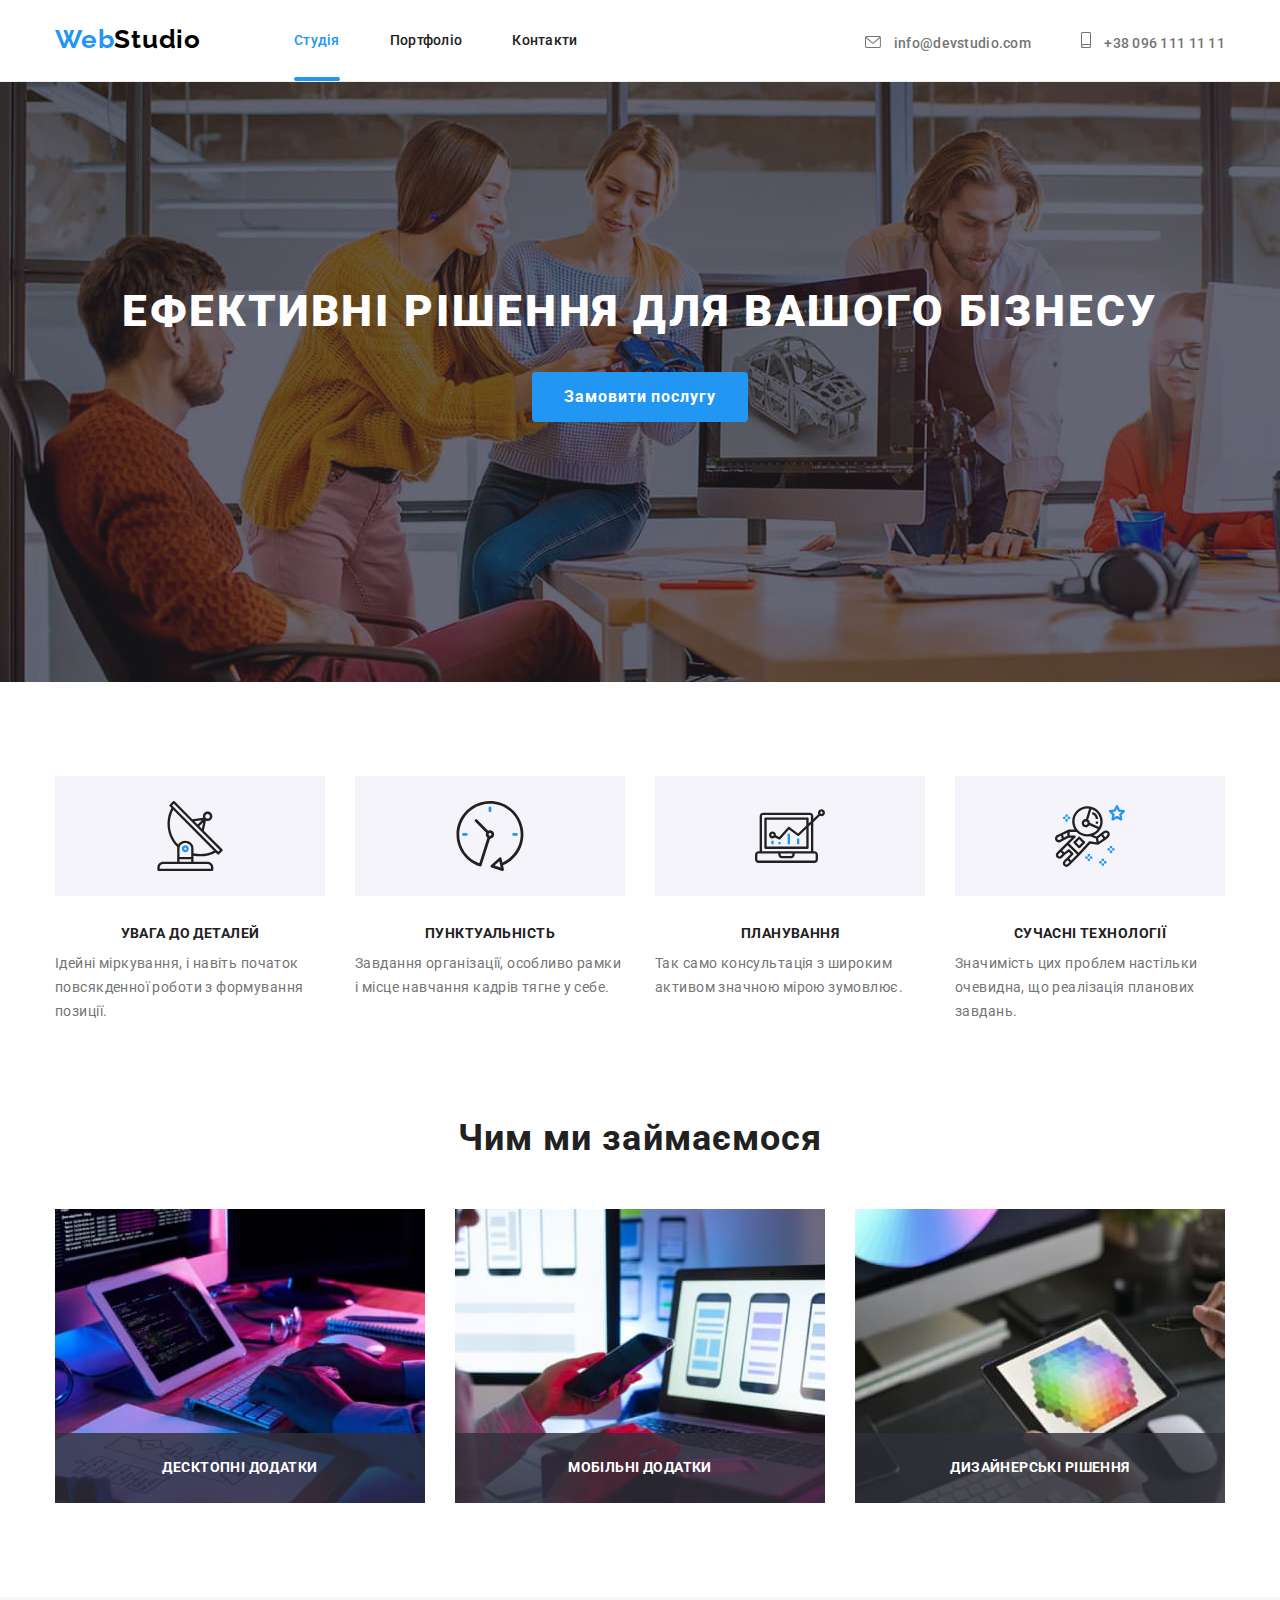
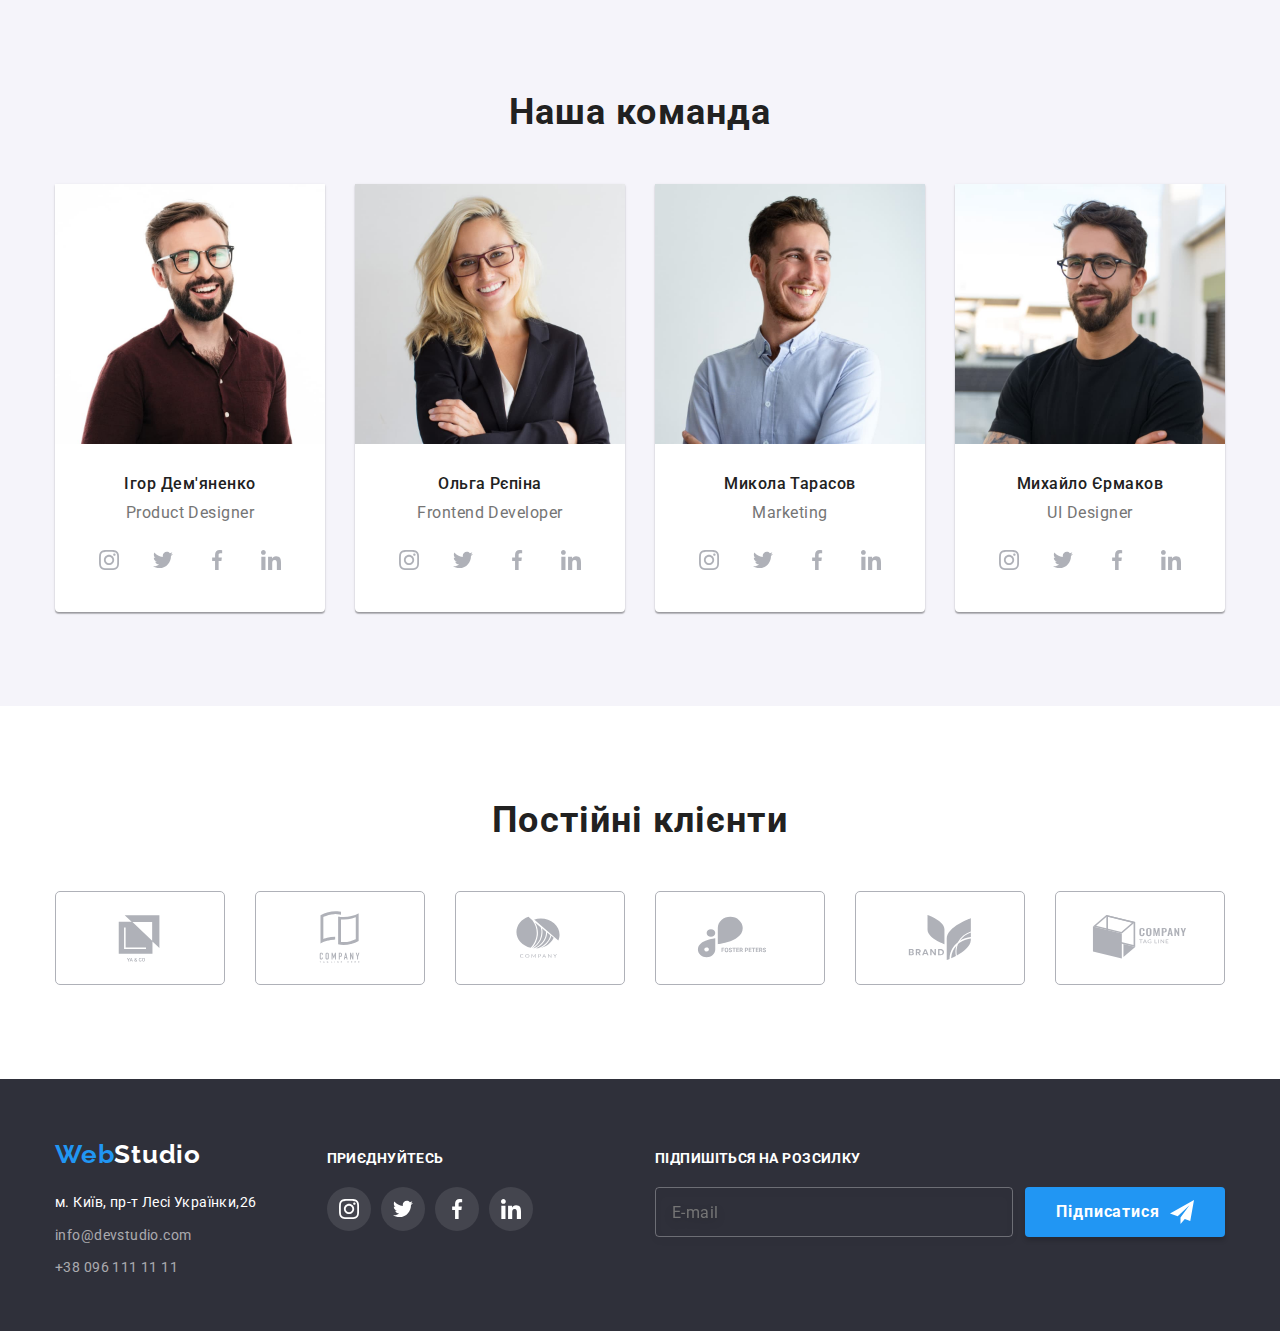
==== commit c992bcff: "hm-08.fix" ====
--- a/index.html
+++ b/index.html
@@ -13,7 +13,7 @@
 </head>
 <body>
     <header class="header">
-        <div class="header-mobile">
+        <div class="header-mobile container">
             <a class="header__logo link" href="./index.html">
                 Web<span class="accent">Studio</span> 
             </a>
@@ -164,15 +164,42 @@
                 <h2 class="gallery__head">Чим ми займаємося</h2>
                 <ul class="gallery__list list">
                     <li class="gallery__item">
-                        <img class="gallery__img" src="images/img.jpg" alt="фото1" width="370"/>
+                        <picture>
+                            <source
+                              srcset="./images/img.jpg 1x, ./images/desktop1/img@2x-14.jpg 2x"
+                              media="(min-width:1200px)"
+                              type="image/jpg" 
+                            />
+                            
+                            <img class="gallery__img" src="images/img.jpg" alt="фото1"/>
+                        </picture>
+                       
                         <p class="gallery__paragraph">ДЕСКТОПНІ ДОДАТКИ</p>
                     </li>
                     <li class="gallery__item">
-                        <img class="gallery__img" src="images/img-2.jpg" alt="фото2" width="370"/>
+                        <picture>
+                            <source
+                              srcset="./images/img-2.jpg 1x, ./images/desktop1/img@2x.jpg 2x"
+                              media="(min-width:1200px)"
+                              type="image/jpg" 
+                            />
+                            
+                            <img class="gallery__img" src="images/img-2.jpg" alt="фото2"/>
+                        </picture>
+                        
                         <p class="gallery__paragraph">МОБІЛЬНІ ДОДАТКИ</p>
                     </li>
                     <li class="gallery__item">
-                        <img class="gallery__img" src="images/img-3.jpg" alt="фото3" width="370"/>
+                        <picture>
+                            <source
+                              srcset="./images/img-3.jpg 1x, ./images/desktop1/img@2x-2.jpg 2x"
+                              media="(min-width:1200px)"
+                              type="image/jpg" 
+                            />
+                            
+                            <img class="gallery__img" src="images/img-3.jpg" alt="фото3"/>
+                        </picture>
+                      
                         <p class="gallery__paragraph">ДИЗАЙНЕРСЬКІ РІШЕННЯ</p>
                     </li>
                 </ul>
@@ -184,7 +211,26 @@
                 <h2 class="team__head">Наша команда</h2>
                 <ul class="team__list item-block list">
                     <li class="item-block__item">
-                        <img class="item-block__img" src="images/photo.jpg" alt="Ігор Дем'яненко" width="270"/>
+                      
+                        <picture>
+                            <source
+                              srcset="./images/photo.jpg 1x, ./images/desktop1/photo@2x-1.jpg 2x"
+                              media="(min-width:1200px)"
+                              type="image/jpg" 
+                            />
+                            <source
+                              srcset="./images/tablet1/tabphoto1.jpg 1x, ./images/tablet1/tabphoto1@2x.jpg 2x"
+                              media="(min-width:768px)"
+                              type="image/jpg" 
+                            />
+                            <source
+                              srcset="./images/mobile1/photomob-1.jpg 1x, ./images/mobile1/photomob@2x-1.jpg 2x"
+                              media="(min-width:480px)"
+                              type="image/jpg" 
+                            />
+                            <img class="item-block__img" src="images/photo.jpg" alt="Ігор Дем'яненко"/>
+                        </picture>
+            
                         <div class="item-block__info">
                             <h3 class="item-block__name">Ігор Дем'яненко</h3>
                             <p class="item-block__profession">Product Designer</p>
@@ -221,7 +267,26 @@
                         </div>
                     </li>
                     <li class="item-block__item">
-                        <img class="item-block__img" src="images/photo-2.jpg" alt="Ольга Рєпіна" width="270"/>
+                        <picture>
+                            <source
+                              srcset="./images/photo-2.jpg 1x, ./images/desktop1/photo@2x-2.jpg 2x"
+                              media="(min-width:1200px)"
+                              type="image/jpg" 
+                            />
+                            <source
+                              srcset="./images/tablet1/tabphoto2.jpg 1x, ./images/tablet1/tabphoto@2x-2.jpg 2x"
+                              media="(min-width:768px)"
+                              type="image/jpg" 
+                            />
+                            <source
+                              srcset="./images/mobile1/photomob-2.jpg 1x, ./images/mobile1/photomob@2x-2.jpg 2x"
+                              media="(min-width:480px)"
+                              type="image/jpg" 
+                            />
+                            <img class="item-block__img" src="./images/photo-2.jpg" alt="Ольга Рєпіна"/>
+                           
+                        </picture>
+                       
                         <div class="item-block__info">
                             <h3 class="item-block__name">Ольга Рєпіна</h3>
                             <p class="item-block__profession">Frontend Developer</p>
@@ -258,7 +323,26 @@
                         </div>
                     </li>
                     <li class="item-block__item">
-                        <img class="item-block__img" src="images/photo-3.jpg" alt="Микола Тарасов" width="270"/>
+                        <picture>
+                            <source
+                              srcset="./images/photo-3.jpg 1x, ./images/desktop1/photo@2x-3.jpg 2x"
+                              media="(min-width:1200px)"
+                              type="image/jpg" 
+                            />
+                            <source
+                              srcset="./images/tablet1/tabphoto3.jpg 1x, ./images/tablet1/tabphoto@2x-3.jpg 2x"
+                              media="(min-width:768px)"
+                              type="image/jpg" 
+                            />
+                            <source
+                              srcset="./images/mobile1/photomob-3.jpg 1x, ./images/mobile1/photomob@2x-3.jpg 2x"
+                              media="(min-width:480px)"
+                              type="image/jpg" 
+                            />
+                            <img class="item-block__img" src="images/photo-3.jpg" alt="Микола Тарасов" />
+                           
+                        </picture>
+                       
                         <div class="item-block__info">
                             <h3 class="item-block__name">Микола Тарасов</h3>
                             <p class="item-block__profession">Marketing</p>
@@ -295,7 +379,26 @@
                         </div>
                     </li>
                     <li class="item-block__item">
-                        <img class="item-block__img" src="images/photo-4.jpg" alt="Михайло Єрмаков" width="270"/>
+                        <picture>
+                            <source
+                              srcset="./images/photo-4.jpg 1x, ./images/desktop1/photo@2x-4.jpg 2x"
+                              media="(min-width:1200px)"
+                              type="image/jpg" 
+                            />
+                            <source
+                              srcset="./images/tablet1/tabphoto4.jpg 1x, ./images/tablet1/tabphoto@2x-4.jpg 2x"
+                              media="(min-width:768px)"
+                              type="image/jpg" 
+                            />
+                            <source
+                              srcset="./images/mobile1/photomob-4.jpg 1x, ./images/mobile1/photomob@2x-4.jpg 2x"
+                              media="(min-width:480px)"
+                              type="image/jpg" 
+                            />
+                            <img class="item-block__img" src="images/photo-4.jpg" alt="Михайло Єрмаков" />
+                           
+                        </picture>
+                        
                         <div class="item-block__info">
                             <h3 class="item-block__name">Михайло Єрмаков</h3>
                             <p class="item-block__profession">UI Designer</p>
--- a/css/main.min.css
+++ b/css/main.min.css
@@ -1 +1 @@
-:root{--primary-font:"Roboto", sans-serif;--secondary-font:"Raleway", sans-serif;--primary-text-color:#212121;--secondary-text-color:#757575;--primary-text-color-theme-dark:#FFFFFF;--accent-color:#2196F3}.container{margin-left:auto;margin-right:auto;padding-left:15px;padding-right:15px}@media screen and (min-width: 480px){.container{max-width:480px}}@media screen and (min-width: 768px){.container{max-width:100%}}@media screen and (min-width: 1200px){.container{max-width:1200px}}.link{text-decoration:none}.list{list-style:none}img{display:block;width:100%;max-width:100%;height:auto}button{font-family:inherit;cursor:pointer;padding:0;margin:0}ul{margin-top:0;margin-bottom:0;padding-left:0;-webkit-padding-start:0;padding-inline-start:0}h1,h2,h3,h4,h5,h6{margin:0}p{margin:0}address{font-style:normal}body{font-family:var(--primary-font);color:var(--primary-text-color)}.visually-hidden{position:absolute;white-space:nowrap;width:1px;height:1px;overflow:hidden;border:0;padding:0;clip:rect(0 0 0 0);-webkit-clip-path:inset(50%);clip-path:inset(50%);margin:-1px}.social-list{display:flex;gap:10px}.social-link{width:44px;height:44px;background-color:var(--primary-text-color-theme-dark);border-radius:50%;display:flex;align-items:center;justify-content:center;transition:background-color 250ms cubic-bezier(0.4, 0, 0.2, 1),box-shadow 250ms cubic-bezier(0.4, 0, 0.2, 1)}.social-link:hover,.social-link:focus{background-color:var(--accent-color);box-shadow:0px 4px 4px rgba(0,0,0,.25)}.social-link:hover:hover .social-icon,.social-link:hover:focus .social-icon,.social-link:focus:hover .social-icon,.social-link:focus:focus .social-icon{fill:var(--primary-text-color-theme-dark)}.social-icon{fill:#afb1b8}@media screen and (max-width: 767px){.portfolio-gallery__list{display:flex;flex-direction:column;gap:30px}}@media screen and (min-width: 768px)and (max-width: 1199px){.portfolio-gallery__list{display:flex;gap:30px;flex-wrap:wrap;cursor:pointer}}@media screen and (min-width: 1200px){.portfolio-gallery__list{display:flex;gap:30px;flex-wrap:wrap;cursor:pointer}}.portfolio-gallery__item{transition:box-shadow 250ms cubic-bezier(0.4, 0, 0.2, 1);width:100%}.portfolio-gallery__item:hover,.portfolio-gallery__item:focus{box-shadow:0px 4px 4px rgba(0,0,0,.25)}.portfolio-gallery__item:hover:hover .img-descr__text,.portfolio-gallery__item:focus:hover .img-descr__text{transform:translateY(0)}@media screen and (min-width: 768px)and (max-width: 1199px){.portfolio-gallery__item{width:calc((100% - 30px)/2)}}@media screen and (min-width: 1200px){.portfolio-gallery__item{width:calc((100% - 60px)/3)}}.img-descr{position:relative;overflow:hidden}.img-descr__text{position:absolute;padding:40px;left:0;top:0;width:100%;height:100%;font-family:var(--primary-font);font-weight:400;font-size:18px;line-height:1.56;letter-spacing:.03em;color:var(--primary-text-color-theme-dark);background-color:rgba(33,150,243,.9);transform:translateY(100%);transition:transform 250ms cubic-bezier(0.4, 0, 0.2, 1)}.container-descr{padding:20px 24px;border:1px solid rgba(238,238,238,.9333333333);border-top:rgba(0,0,0,0)}.container-descr__head{font-weight:700;font-size:18px;line-height:2;letter-spacing:.06em}.container-descr__filter{font-size:16px;line-height:1.9;letter-spacing:.03em;color:var(--secondary-text-color)}.header-mobile{display:flex;justify-content:space-between;align-items:center;padding:16px 15px 15px 16px}@media screen and (min-width: 768px){.header-mobile{display:none}}.header-mobile__btn{width:40px;height:40px;background-color:var(--primary-text-color-theme-dark);border:none;top:10px;right:15px}.header-mobile__btn:focus,.header-mobile__btn:hover .mobile-open{fill:var(--accent-color)}.header-mobile__wrap{z-index:2;overflow:auto;display:flex;flex-direction:column;justify-content:space-between;width:100%;height:100%;position:fixed;top:0;left:0;padding:48px 40px;background-color:var(--primary-text-color-theme-dark);transform:translateX(-100%);transition:transform cubic-bezier(0.4, 0, 0.2, 1),visibility 250ms cubic-bezier(0.4, 0, 0.2, 1)}.header-mobile__wrap.is-open{transform:translateX(0)}body.scroll-lock{overflow:hidden}.header-mobile__btn-close{background-color:var(--primary-text-color-theme-dark);border:none;position:absolute;top:10px;right:15px}.header-mobile__btn-close:focus,.header-mobile__btn-close:hover .mobile-close{fill:var(--accent-color)}.nav-mobile__list{display:flex;flex-direction:column;gap:32px}.nav-mobile__link{font-weight:500;font-size:40px;line-height:1.18;letter-spacing:.02em;color:var(--primary-text-color)}.nav-mobile__link:focus,.nav-mobile__link:hover{color:var(--accent-color)}.contacts-mobile__list{display:flex;flex-direction:column;gap:32px}.contacts-mobile__link-tel{font-weight:500;font-size:34px;line-height:1.18;letter-spacing:.02em;color:var(--accent-color)}.contacts-mobile__link-mail{font-weight:500;font-size:24px;line-height:1.16;letter-spacing:.02em;color:var(--secondary-text-color)}.contacts-mobile__link-mail:focus,.contacts-mobile__link-mail:hover{color:var(--accent-color)}.soc-media-mobile__list{display:flex;gap:20px}.soc-media-mobile__item{position:relative}.after::after{display:inline-block;content:"";bottom:10px;left:-20px;height:1px;width:22px;background-color:rgba(33,33,33,.2);position:absolute;transform:rotate(90deg)}.after::after::after:first-child{display:none}.soc-media-mobile__link{font-weight:500;font-size:18px;line-height:1.22;letter-spacing:.02em;color:#2196f3}.header{position:relative;width:100%;border-bottom:1px solid #ececec}.header__container{display:flex;justify-content:center;align-items:center}@media screen and (max-width: 767px){.header__container{display:none}}.header__logo{font-family:var(--secondary-font);font-weight:700;font-size:26px;line-height:1.2;letter-spacing:.03em;color:#2196f3;display:inline-block}@media screen and (max-width: 767px){.header__logo{padding:16px 15px 15px 16px;font-weight:700;font-size:24px;line-height:1.16;letter-spacing:.03em}}@media screen and (min-width: 768px)and (max-width: 1199px){.header__logo{margin-right:87px}}@media screen and (min-width: 1200px){.header__logo{padding-top:24px;padding-bottom:25px;margin-right:93px}}.accent{color:#000}.header__nav{padding-top:32px;padding-bottom:32px}.header__menu{display:flex;gap:50px;margin:0}.header__menu-item{font-size:14px}.header__menu-link{font-weight:500;font-size:14px;line-height:1.14;letter-spacing:.02em;padding:32px 0;color:var(--primary-text-color);position:relative;transition:color 250ms cubic-bezier(0.4, 0, 0.2, 1)}.header__menu-link:focus,.header__menu-link:hover{color:var(--accent-color)}.header__menu-link.current::after{content:"";height:4px;width:100%;background-color:var(--accent-color);display:block;border-radius:2px;position:absolute;bottom:-1px;left:0}.current{color:var(--accent-color)}@media all and (max-width: 1199px){.header__contacts{display:flex;flex-direction:column;gap:10px;margin-left:auto;align-items:baseline}}@media screen and (min-width: 1200px){.header__contacts{display:flex;gap:50px;margin-left:auto;align-items:baseline;height:80px}}.header__contacts-item{font-size:14px}.header__contacts-icon{display:flex;justify-content:center;align-items:center;text-align:center;color:#757575;transition:color 250ms cubic-bezier(0.4, 0, 0.2, 1)}.header__contacts-icon:focus,.header__contacts-icon:hover{color:var(--accent-color)}.contacts-icons{fill:currentColor;margin-right:10px}.header__contacts-mail{font-weight:500;font-size:14px;line-height:1.14;letter-spacing:.02em;color:var(--secondary-text-color)}.header__contacts-mail:focus,.header__contacts-mail:hover{color:var(--accent-color)}.header__contacts-tel{font-weight:500;font-size:14px;line-height:1.14;letter-spacing:.02em;color:var(--secondary-text-color);transition:color 250ms cubic-bezier(0.4, 0, 0.2, 1)}.header__contacts-tel:focus,.header__contacts-tel:hover{color:var(--accent-color)}@media screen and (min-width: 1200px){.header__contacts{padding-top:32px;padding-bottom:32px}}.page-main{max-width:100%}.hero{background-image:linear-gradient(rgba(47, 48, 58, 0.4), rgba(47, 48, 58, 0.4)),url(../images/background.jpg);height:600px}@media screen and (max-width: 767px){.hero{padding:118px 0;height:400px;max-width:100%;background-size:cover}}@media screen and (min-width: 768px)and (max-width: 1199px){.hero{height:400px;padding:118px 0}}@media screen and (min-width: 1200px){.hero{height:600px;padding:200px 0}}.hero__head{font-weight:900;font-size:44px;line-height:1.36;letter-spacing:.06em;margin:auto;width:696px;text-align:center;color:var(--primary-text-color-theme-dark);margin-bottom:30px}@media screen and (max-width: 767px){.hero__head{font-size:26px;line-height:1.62;text-align:center;letter-spacing:.06em;text-transform:uppercase;width:360px;color:var(--primary-text-color-theme-dark)}}@media screen and (min-width: 768px)and (max-width: 1199px){.hero__head{font-size:26px;line-height:1.62;text-align:center;letter-spacing:.06em;text-transform:uppercase;width:360px}}.hero__button{font-weight:700;font-size:16px;line-height:1.88;letter-spacing:.06em;width:216px;height:50px;margin:auto;background-color:var(--accent-color);border-radius:4px;border:0;display:block;color:var(--primary-text-color-theme-dark);transition:background-color 250ms cubic-bezier(0.4, 0, 0.2, 1)}@media screen and (max-width: 767px){.hero__button{width:200px}}@media screen and (min-width: 768px)and (max-width: 1199px){.hero__button{width:200px}}.hero__button:focus,.hero__button:hover{background-color:#188ce8}.advantages{padding-top:94px;padding-bottom:94px}@media screen and (max-width: 767px){.advantages{padding-top:60px;padding-bottom:60px}}@media screen and (min-width: 768px)and (max-width: 1199px){.advantages{padding-top:60px;padding-bottom:60px}}.advantages__visually-hidden{position:absolute;white-space:nowrap;width:1px;height:1px;overflow:hidden;border:0;padding:0;clip:rect(0 0 0 0);-webkit-clip-path:inset(50%);clip-path:inset(50%);margin:-1px}.advantages__list{display:flex;gap:30px}@media screen and (max-width: 767px){.advantages__list{flex-direction:column}}@media screen and (min-width: 768px)and (max-width: 1199px){.advantages__list{display:flex;flex-wrap:wrap;gap:30px;align-items:center;justify-content:center}}@media screen and (max-width: 767px){.advantages__item{max-width:450px;padding-left:15px;padding-right:15px}}@media screen and (min-width: 768px)and (max-width: 1199px){.advantages__item{width:calc((100% - 30px)/2)}}@media screen and (min-width: 1200px){.advantages__item{width:calc((100% - 90px)/4)}}.advantages__icon{background-color:#f5f4fa;height:120px;display:flex;justify-content:center;align-items:center;margin-bottom:30px}.advantages__item-title{font-weight:700;font-size:14px;line-height:1.14;letter-spacing:.03em;text-transform:uppercase}.advantages__item-paragraph{font-size:14px;line-height:1.71;letter-spacing:.03em;color:var(--secondary-text-color);margin-top:10px}.gallery{padding-bottom:94px}@media screen and (max-width: 767px){.gallery{display:none}}@media screen and (min-width: 768px)and (max-width: 1199px){.gallery{display:none}}.gallery__head{font-weight:700;font-size:36px;line-height:1.16;text-align:center;letter-spacing:.03em;margin-bottom:50px}.gallery__list{display:flex;gap:30px}.gallery__item{position:relative;width:calc((100% - 60px)/3)}.gallery__paragraph{font-family:var(--primary-font);font-weight:700;font-size:14px;line-height:1.14;text-align:center;letter-spacing:.03em;text-transform:uppercase;color:var(--primary-text-color-theme-dark);background:rgba(47,48,58,.8);width:100%;height:70px;position:absolute;bottom:0;left:0;display:flex;align-items:center;justify-content:center}.team{background-color:#f5f4fa;padding-top:94px;padding-bottom:94px}@media screen and (max-width: 767px){.team{padding-top:60px;padding-bottom:60px}}@media screen and (min-width: 768px)and (max-width: 1199px){.team{padding-top:60px;padding-bottom:60px}}.team__head{font-weight:700;font-size:36px;line-height:1.17;text-align:center;letter-spacing:.03em}@media screen and (max-width: 767px){.team__head{font-size:28px;margin-bottom:30px}}@media screen and (min-width: 768px)and (max-width: 1199px){.team__head{font-size:28px;line-height:1.17;text-align:center;letter-spacing:.03em;margin-bottom:30px}}.team__list{display:flex;gap:30px}@media screen and (max-width: 767px){.team__list{flex-direction:column;padding-left:15px;padding-right:15px}}@media screen and (min-width: 768px)and (max-width: 1199px){.team__list{display:flex;flex-wrap:wrap;gap:30px;align-items:center;justify-content:center}}.item-block__item{background-color:var(--primary-text-color-theme-dark);box-shadow:0px 1px 3px rgba(0,0,0,.12),0px 1px 1px rgba(0,0,0,.14),0px 2px 1px rgba(0,0,0,.2);border-radius:0px 0px 4px 4px}@media screen and (max-width: 767px){.item-block__item{width:100%}}@media screen and (min-width: 768px)and (max-width: 1199px){.item-block__item{width:calc((100% - 30px)/2)}}@media screen and (min-width: 1200px){.item-block__item{width:calc((100% - 90px)/4)}}.item-block__info{padding:30px 0;display:flex;align-items:center;flex-direction:column}.item-block__name{font-weight:500;font-size:16px;line-height:1.19;text-align:center;letter-spacing:.03em}.item-block__profession{font-size:16px;line-height:1.19;text-align:center;letter-spacing:.03em;color:var(--secondary-text-color);margin-top:10px}.social-list__item{margin-top:16px;display:flex;gap:10px}@media screen and (max-width: 767px){.clients{padding:60px 0}}@media screen and (min-width: 768px)and (max-width: 1199px){.clients{padding:60px 0}}@media screen and (min-width: 1200px){.clients{padding:94px 0}}@media screen and (min-width: 1200px){.clients__head{font-family:var(--primary-font);font-style:normal;font-size:36px;line-height:1.16;text-align:center;letter-spacing:.03em;color:var(--primary-text-color);margin-bottom:50px}}@media screen and (min-width: 768px)and (max-width: 1199px){.clients__head{font-size:28px;line-height:1.17;text-align:center;letter-spacing:.03em;margin-bottom:30px}}@media screen and (max-width: 767px){.clients__head{font-weight:700;font-size:28px;line-height:1.18;text-align:center;letter-spacing:.03em;color:var(--primary-text-color);margin-bottom:30px}}@media screen and (max-width: 767px){.clients__list{display:flex;flex-wrap:wrap;gap:30px;align-items:center;justify-content:center}}@media screen and (min-width: 768px)and (max-width: 1199px){.clients__list{display:flex;flex-wrap:wrap;gap:30px;align-items:center;justify-content:center}}@media screen and (min-width: 1200px){.clients__list{display:flex;align-items:center;justify-content:center;gap:30px}}@media screen and (max-width: 767px){.clients__item{width:calc((100% - 30px)/2);border:1px solid #afb1b8;border-radius:5px}}@media screen and (min-width: 768px)and (max-width: 1199px){.clients__item{width:calc((100% - 60px)/3);border:1px solid #afb1b8;border-radius:5px}}@media screen and (min-width: 1200px){.clients__item{width:calc((100% - 150px)/6);border:1px solid #afb1b8;border-radius:5px}}.clients__link{width:100%;height:92px;border-radius:4%;display:flex;align-items:center;justify-content:center;transition:border-color 250ms cubic-bezier(0.4, 0, 0.2, 1),color 250ms cubic-bezier(0.4, 0, 0.2, 1)}.clients__link:hover,.clients__link:focus .clients-icon{border-color:var(--accent-color);color:var(--accent-color)}.clients__link{color:#afb1b8}.clients-icon{fill:currentColor}.clients__link{width:100%;height:92px}.footer{background-color:#2f303a}@media screen and (max-width: 767px){.footer__container{display:flex;flex-direction:column;align-items:center;justify-content:center;padding:60px 0}}@media screen and (min-width: 768px)and (max-width: 1199px){.footer__container{padding:60px 0}}@media screen and (min-width: 1200px){.footer__container{display:flex;align-items:baseline;height:252px}}@media screen and (max-width: 767px){.footer__tablet{display:block}}@media screen and (min-width: 768px)and (max-width: 1199px){.footer__tablet{display:flex;align-items:baseline;justify-content:space-around;padding-bottom:60px}}@media screen and (min-width: 1200px){.footer__tablet{display:flex}}@media screen and (min-width: 1200px){.footer__contacts{padding-top:60px;padding-bottom:60px}}@media screen and (max-width: 767px){.footer__logo{font-size:24px;line-height:1.7;font-family:var(--secondary-font);font-weight:700;letter-spacing:.03em;color:var(--accent-color);display:block;text-align:center}}@media screen and (min-width: 768px)and (max-width: 1199px){.footer__logo{font-size:24px;line-height:1.7;font-family:var(--secondary-font);font-weight:700;letter-spacing:.03em;color:var(--accent-color);display:block;text-align:center}}@media screen and (min-width: 1200px){.footer__logo{font-family:var(--secondary-font);font-weight:700;font-size:26px;line-height:1.2;letter-spacing:.03em;color:var(--accent-color)}}.logo-footer-accent{color:var(--primary-text-color-theme-dark)}@media screen and (max-width: 767px){.footer__item{text-align:center;margin-bottom:8px}.footer__item:last-child{margin-bottom:0}}@media screen and (min-width: 768px)and (max-width: 1199px){.footer__item{text-align:center;margin-bottom:8px}.footer__item:last-child{margin-bottom:0}}@media screen and (min-width: 1200px){.footer__item{margin-bottom:9px}.footer__item:last-child{margin-bottom:0}}.footer__list{padding-top:20px}.footer__map{font-style:normal;font-size:14px;line-height:1.71;letter-spacing:.03em;color:var(--primary-text-color-theme-dark);transition:color 250ms cubic-bezier(0.4, 0, 0.2, 1)}.footer__map:focus,.footer__map:hover{color:var(--accent-color)}.footer__mail{font-style:normal;font-size:14px;line-height:1.71;letter-spacing:.03em;color:rgba(255,255,255,.6);transition:color 250ms cubic-bezier(0.4, 0, 0.2, 1)}.footer__mail:focus,.footer__mail:hover{color:var(--accent-color)}.footer__tel{font-style:normal;font-size:14px;line-height:1.71;letter-spacing:.03em;color:rgba(255,255,255,.6);transition:color 250ms cubic-bezier(0.4, 0, 0.2, 1)}.footer__tel:focus,.footer__tel:hover{color:var(--accent-color)}@media screen and (max-width: 767px){.footer-social{padding-top:60px}}@media screen and (min-width: 1200px){.footer-social{padding-top:72px;padding-bottom:100px;margin-left:70px;display:block;align-items:baseline}}@media screen and (max-width: 767px){.footer-social__head{font-family:var(--primary-font);font-style:normal;font-weight:700;font-size:14px;line-height:1.14;letter-spacing:.03em;text-transform:uppercase;color:var(--primary-text-color-theme-dark);margin-bottom:20px;text-align:center}}@media screen and (min-width: 768px)and (max-width: 1199px){.footer-social__head{font-family:var(--primary-font);font-style:normal;font-weight:700;font-size:14px;line-height:1.14;letter-spacing:.03em;text-transform:uppercase;color:var(--primary-text-color-theme-dark);margin-bottom:20px;text-align:center}}@media screen and (min-width: 1200px){.footer-social__head{font-family:var(--primary-font);font-style:normal;font-weight:700;font-size:14px;line-height:1.14;letter-spacing:.03em;text-transform:uppercase;color:var(--primary-text-color-theme-dark);margin-bottom:20px}}.social-link{background-color:rgba(255,255,255,.1)}.social-icon-footer{fill:var(--primary-text-color-theme-dark)}@media screen and (max-width: 767px){.footer-mail{display:block;text-align:center;justify-content:center;padding-top:60px}}@media screen and (min-width: 768px)and (max-width: 1199px){.footer-mail{display:block;text-align:center;justify-content:center}}@media screen and (min-width: 1200px){.footer-mail{margin-left:auto;padding-top:72px;padding-bottom:94px}}.footer-mail__paragraph{font-family:var(--primary-font);font-weight:700;font-size:14px;line-height:1.14;letter-spacing:.03em;text-transform:uppercase;color:var(--primary-text-color-theme-dark);margin-bottom:20px}@media screen and (max-width: 767px){.form-subscribe{display:block}}@media screen and (min-width: 1200px){.form-subscribe{display:flex;align-items:baseline}}@media screen and (max-width: 767px){.form-subscribe__input{width:450px;height:50px;border:1px solid rgba(255,255,255,.3);filter:drop-shadow(0px 4px 4px rgba(0, 0, 0, 0.15));border-radius:4px;background-color:rgba(0,0,0,0);color:var(--primary-text-color-theme-dark);transition:fill 250ms cubic-bezier(0.4, 0, 0.2, 1),visibility 250ms cubic-bezier(0.4, 0, 0.2, 1);margin-bottom:20px}.form-subscribe__input:hover,.form-subscribe__input:focus{border-color:var(--accent-color)}}@media screen and (min-width: 768px)and (max-width: 1199px){.form-subscribe__input{width:450px;height:50px;border:1px solid rgba(255,255,255,.3);filter:drop-shadow(0px 4px 4px rgba(0, 0, 0, 0.15));border-radius:4px;background-color:rgba(0,0,0,0);color:var(--primary-text-color-theme-dark);transition:fill 250ms cubic-bezier(0.4, 0, 0.2, 1),visibility 250ms cubic-bezier(0.4, 0, 0.2, 1);margin-bottom:20px}.form-subscribe__input:hover,.form-subscribe__input:focus{border-color:var(--accent-color)}}@media screen and (min-width: 1200px){.form-subscribe__input{width:358px;height:50px;border:1px solid rgba(255,255,255,.3);filter:drop-shadow(0px 4px 4px rgba(0, 0, 0, 0.15));border-radius:4px;margin-right:12px;background-color:rgba(0,0,0,0);color:var(--primary-text-color-theme-dark);transition:fill 250ms cubic-bezier(0.4, 0, 0.2, 1),visibility 250ms cubic-bezier(0.4, 0, 0.2, 1)}.form-subscribe__input:hover,.form-subscribe__input:focus{border-color:var(--accent-color)}}input,textarea{padding:15px 16px;font-family:var(--primary-font);font-weight:400;font-size:16px;line-height:1.25;letter-spacing:.03em;color:rgba(255,255,255,.6)}.form-subscribe__button{font-weight:700;font-size:16px;line-height:1.88;letter-spacing:.06em;width:200px;height:50px;margin:auto;background-color:var(--accent-color);border-radius:4px;border:0;color:var(--primary-text-color-theme-dark);box-shadow:0px 4px 4px rgba(0,0,0,.15);transition:background-color 250ms cubic-bezier(0.4, 0, 0.2, 1);display:flex;align-items:center;justify-content:center}.form-subscribe__button:focus,.form-subscribe__button:hover{background-color:#188ce8}.form-subscribe__icon{margin-left:10px}.backdrop{position:fixed;width:100%;height:100%;top:0;left:0;z-index:100;background-color:rgba(0,0,0,.2);transition:opacity 250ms cubic-bezier(0.4, 0, 0.2, 1),visibility 250ms cubic-bezier(0.4, 0, 0.2, 1)}.backdrop.is-hidden{visibility:hidden;opacity:0;pointer-events:none}.is-hidden{transform:scale(0) rotate(720deg);opacity:0;transition:all 1s}.modal{position:absolute;left:50%;top:50%;transform:translate(-50%, -50%);transition:all 500s;background-color:var(--primary-text-color-theme-dark);transition:transform 250ms cubic-bezier(0.4, 0, 0.2, 1);box-shadow:0px 1px 3px rgba(0,0,0,.12),0px 1px 1px rgba(0,0,0,.14),0px 2px 1px rgba(0,0,0,.2);border-radius:4px;max-width:450px;min-height:609px}@media screen and (min-width: 768px)and (max-width: 1199px){.modal{max-width:450px;min-height:609px}}@media screen and (min-width: 1200px){.modal{min-width:528px;min-height:581px}}.modal__title{font-weight:700;font-size:20px;line-height:1.5;text-align:center;letter-spacing:.03em;margin-top:40px;margin-bottom:12px;margin-left:40px;margin-right:40px;width:370px}@media screen and (min-width: 1200px){.modal__title{margin-left:41px;width:448px;line-height:1.15;text-align:center;letter-spacing:.03em;color:var(--primary-text-color)}}.modal__button-close{position:absolute;width:30px;height:30px;right:8px;top:8px;border-radius:50%;background-color:var(--primary-text-color-theme-dark);border:1px solid rgba(0,0,0,.1019607843);display:flex;align-items:center;justify-content:center}.modal__button-close:hover .icon-close,.modal__button-close:focus .icon-close{fill:var(--accent-color)}.icon-close{fill:#000;transition:fill 250ms cubic-bezier(0.4, 0, 0.2, 1),visibility 250ms cubic-bezier(0.4, 0, 0.2, 1)}.modal-forms{padding-left:40px;padding-right:40px}.modal-forms__label{display:flex;flex-direction:column;margin-bottom:4px;font-family:var(--primary-font);font-weight:400;font-size:12px;line-height:1.16;letter-spacing:.01em;color:var(--secondary-text-color)}.modal-forms__input,.modal-textarea{width:100%;border:1px solid rgba(33,33,33,.2);border-radius:4px;height:40px}.modal-forms__input{padding:11px 12px 11px 42px;cursor:pointer;color:#000}.modal-forms__input:hover,.modal-forms__input .modal-textarea:hover,.modal-forms__input:focus,.modal-forms__input .modal-textarea:focus{border-color:var(--accent-color)}.modal-forms__svg{position:relative;margin-bottom:10px}.modal-icon{position:absolute;top:50%;transform:translateY(-50%);left:12px;transition:fill 250ms cubic-bezier(0.4, 0, 0.2, 1),visibility 250ms cubic-bezier(0.4, 0, 0.2, 1);pointer-events:none}.modal-forms__input:hover+.modal-icon,.modal-forms__input:focus+.modal-icon{fill:var(--accent-color)}.modal-textarea{padding:12px 16px;height:120px;color:#000;resize:none}.modal-textarea::-moz-placeholder{font-size:12px;line-height:1.17;letter-spacing:.01em;color:rgba(117,117,117,.5)}.modal-textarea:-ms-input-placeholder{font-size:12px;line-height:1.17;letter-spacing:.01em;color:rgba(117,117,117,.5)}.modal-textarea::placeholder{font-size:12px;line-height:1.17;letter-spacing:.01em;color:rgba(117,117,117,.5)}.form-box{margin-bottom:20px}.form-checked{margin-bottom:30px;display:flex;align-items:center}.form-checked__label{display:flex;align-items:center;font-family:var(--primary-font);font-weight:400;font-size:12px;line-height:1.16;letter-spacing:.03em;color:#757575}@media screen and (min-width: 1200px){.form-checked__label{font-size:14px;line-height:1.71}}.modal-checked__vector{display:flex;align-items:center;justify-content:center;width:16px;height:15px;margin-right:8px;margin-left:12px;border:2px solid var(--primary-text-color);border-radius:3px}.modal-checked:checked+.modal-checked__vector .modal-checked__icon{opacity:1}.modal-checked:checked+.modal-checked__vector{background-color:var(--accent-color);border-color:rgba(0,0,0,0)}.modal-checked__icon{fill:var(--primary-text-color-theme-dark);opacity:0}.form-checked__checkbox-link{text-decoration:none;color:var(--accent-color);font-family:var(--primary-font);font-weight:400;font-size:12px;line-height:1.16;letter-spacing:.03em;margin-left:5px;border-bottom:1px solid}@media screen and (min-width: 1200px){.form-checked__checkbox-link{font-weight:400;font-size:14px;letter-spacing:.03em}}.modal-btn{display:block;font-weight:700;font-size:16px;line-height:1.88;letter-spacing:.06em;width:200px;height:50px;margin:auto;background-color:var(--accent-color);border-radius:4px;border:0;color:var(--primary-text-color-theme-dark);box-shadow:0px 4px 4px rgba(0,0,0,.15);transition:background-color 250ms cubic-bezier(0.4, 0, 0.2, 1)}.modal-btn:focus,.modal-btn:hover{background-color:#188ce8}.portfolio-hero{padding:60px 0}@media screen and (min-width: 1200px){.portfolio-hero{padding:94px 0}}.portfolio-hero__list{display:flex;flex-wrap:wrap;gap:8px;row-gap:15px;padding-bottom:30px}@media screen and (min-width: 768px)and (max-width: 1199px){.portfolio-hero__list{display:flex;gap:8px;margin-bottom:50px;justify-content:center}}@media screen and (min-width: 1200px){.portfolio-hero__list{display:flex;gap:8px;margin-bottom:50px;justify-content:center}}.portfolio-hero__button{font-weight:500;font-size:16px;line-height:1.62;text-align:center;letter-spacing:.03em;height:38px;background:#f5f4fa;border-radius:4px;border:none;padding:6px 22px;transition:background-color 250ms cubic-bezier(0.4, 0, 0.2, 1),color 250ms cubic-bezier(0.4, 0, 0.2, 1),box-shadow 250ms cubic-bezier(0.4, 0, 0.2, 1)}.portfolio-hero__button:focus,.portfolio-hero__button:hover{background-color:var(--accent-color);color:var(--primary-text-color-theme-dark);box-shadow:0px 3px 1px rgba(0,0,0,.1)}/*# sourceMappingURL=main.min.css.map */+:root{--primary-font:"Roboto", sans-serif;--secondary-font:"Raleway", sans-serif;--primary-text-color:#212121;--secondary-text-color:#757575;--primary-text-color-theme-dark:#FFFFFF;--accent-color:#2196F3}.container{margin-left:auto;margin-right:auto;padding-left:15px;padding-right:15px}@media screen and (min-width: 480px){.container{max-width:480px}}@media screen and (min-width: 768px){.container{max-width:768px}}@media screen and (min-width: 1200px){.container{max-width:1200px}}.link{text-decoration:none}.list{list-style:none}img{display:block;width:100%;max-width:100%;height:auto}button{font-family:inherit;cursor:pointer;padding:0;margin:0}ul{margin-top:0;margin-bottom:0;padding-left:0;-webkit-padding-start:0;padding-inline-start:0}h1,h2,h3,h4,h5,h6{margin:0}p{margin:0}address{font-style:normal}body{font-family:var(--primary-font);color:var(--primary-text-color)}.visually-hidden{position:absolute;white-space:nowrap;width:1px;height:1px;overflow:hidden;border:0;padding:0;clip:rect(0 0 0 0);-webkit-clip-path:inset(50%);clip-path:inset(50%);margin:-1px}.social-list{display:flex;gap:10px}.social-link{width:44px;height:44px;background-color:var(--primary-text-color-theme-dark);border-radius:50%;display:flex;align-items:center;justify-content:center;transition:background-color 250ms cubic-bezier(0.4, 0, 0.2, 1),box-shadow 250ms cubic-bezier(0.4, 0, 0.2, 1)}.social-link:hover,.social-link:focus{background-color:var(--accent-color);box-shadow:0px 4px 4px rgba(0,0,0,.25)}.social-link:hover:hover .social-icon,.social-link:hover:focus .social-icon,.social-link:focus:hover .social-icon,.social-link:focus:focus .social-icon{fill:var(--primary-text-color-theme-dark)}.social-icon{fill:#afb1b8}@media screen and (max-width: 767px){.portfolio-gallery__list{display:flex;flex-direction:column;gap:30px;cursor:pointer}}@media screen and (min-width: 768px)and (max-width: 1199px){.portfolio-gallery__list{display:flex;gap:30px;flex-wrap:wrap;cursor:pointer}}@media screen and (min-width: 1200px){.portfolio-gallery__list{display:flex;gap:30px;flex-wrap:wrap;cursor:pointer}}.portfolio-gallery__item{transition:box-shadow 250ms cubic-bezier(0.4, 0, 0.2, 1);width:100%}.portfolio-gallery__item:hover,.portfolio-gallery__item:focus{box-shadow:0px 4px 4px rgba(0,0,0,.25)}.portfolio-gallery__item:hover:hover .img-descr__text,.portfolio-gallery__item:focus:hover .img-descr__text{transform:translateY(0)}@media screen and (min-width: 768px)and (max-width: 1199px){.portfolio-gallery__item{display:flex;flex-direction:column;width:calc((100% - 30px)/2)}}@media screen and (min-width: 1200px){.portfolio-gallery__item{width:calc((100% - 60px)/3)}}.img-descr{position:relative;overflow:hidden}.img-descr__text{position:absolute;padding:40px;left:0;top:0;width:100%;height:100%;font-family:var(--primary-font);font-weight:400;font-size:18px;line-height:1.56;letter-spacing:.03em;color:var(--primary-text-color-theme-dark);background-color:rgba(33,150,243,.9);transform:translateY(100%);transition:transform 250ms cubic-bezier(0.4, 0, 0.2, 1)}.container-descr{flex-grow:1;padding:20px 24px;border:1px solid rgba(238,238,238,.9333333333);border-top:rgba(0,0,0,0)}.container-descr__head{font-weight:700;font-size:18px;line-height:2;letter-spacing:.06em}.container-descr__filter{font-size:16px;line-height:1.9;letter-spacing:.03em;color:var(--secondary-text-color)}.header-mobile{display:flex;justify-content:space-between;align-items:center;padding:16px 15px 15px 16px}@media screen and (min-width: 768px){.header-mobile{display:none}}.header-mobile__btn{width:40px;height:40px;background-color:var(--primary-text-color-theme-dark);border:none;top:10px;right:15px}.header-mobile__btn:focus,.header-mobile__btn:hover .mobile-open{fill:var(--accent-color)}.header-mobile__wrap{z-index:2;overflow:auto;display:flex;flex-direction:column;justify-content:space-between;width:100%;height:100%;position:fixed;top:0;left:0;padding:48px 40px;background-color:var(--primary-text-color-theme-dark);transform:translateX(-100%);transition:transform cubic-bezier(0.4, 0, 0.2, 1),visibility 250ms cubic-bezier(0.4, 0, 0.2, 1)}.header-mobile__wrap.is-open{transform:translateX(0)}body.scroll-lock{overflow:hidden}.header-mobile__btn-close{background-color:var(--primary-text-color-theme-dark);border:none;position:absolute;top:10px;right:15px}.header-mobile__btn-close:focus,.header-mobile__btn-close:hover .mobile-close{fill:var(--accent-color)}.nav-mobile__list{display:flex;flex-direction:column;gap:32px}.nav-mobile__link{font-weight:500;font-size:40px;line-height:1.18;letter-spacing:.02em;color:var(--primary-text-color)}.nav-mobile__link:focus,.nav-mobile__link:hover{color:var(--accent-color)}.contacts-mobile__list{display:flex;flex-direction:column;gap:32px}.contacts-mobile__link-tel{font-weight:500;font-size:34px;line-height:1.18;letter-spacing:.02em;color:var(--accent-color)}.contacts-mobile__link-mail{font-weight:500;font-size:24px;line-height:1.16;letter-spacing:.02em;color:var(--secondary-text-color)}.contacts-mobile__link-mail:focus,.contacts-mobile__link-mail:hover{color:var(--accent-color)}.soc-media-mobile__list{display:flex;gap:20px}.soc-media-mobile__item{position:relative}.after::after{display:inline-block;content:"";bottom:10px;left:-20px;height:1px;width:22px;background-color:rgba(33,33,33,.2);position:absolute;transform:rotate(90deg)}.after::after::after:first-child{display:none}.soc-media-mobile__link{font-weight:500;font-size:18px;line-height:1.22;letter-spacing:.02em;color:#2196f3}.header{position:relative;width:100%;border-bottom:1px solid #ececec}.header__container{display:flex;justify-content:center;align-items:center}@media screen and (max-width: 767px){.header__container{display:none}}.header__logo{font-family:var(--secondary-font);font-weight:700;font-size:26px;line-height:1.2;letter-spacing:.03em;color:#2196f3;display:inline-block}@media screen and (max-width: 767px){.header__logo{padding:16px 15px 15px 16px;font-weight:700;font-size:24px;line-height:1.16;letter-spacing:.03em}}@media screen and (min-width: 768px)and (max-width: 1199px){.header__logo{margin-right:87px}}@media screen and (min-width: 1200px){.header__logo{padding-top:24px;padding-bottom:25px;margin-right:93px}}.accent{color:#000}.header__nav{padding-top:32px;padding-bottom:32px}.header__menu{display:flex;gap:50px;margin:0}.header__menu-item{font-size:14px}.header__menu-link{font-weight:500;font-size:14px;line-height:1.14;letter-spacing:.02em;padding:32px 0;color:var(--primary-text-color);position:relative;transition:color 250ms cubic-bezier(0.4, 0, 0.2, 1)}.header__menu-link:focus,.header__menu-link:hover{color:var(--accent-color)}.header__menu-link.current::after{content:"";height:4px;width:100%;background-color:var(--accent-color);display:block;border-radius:2px;position:absolute;bottom:-1px;left:0}.current{color:var(--accent-color)}@media all and (max-width: 1199px){.header__contacts{display:flex;flex-direction:column;gap:10px;margin-left:auto;align-items:baseline}}@media screen and (min-width: 1200px){.header__contacts{display:flex;gap:50px;margin-left:auto;align-items:baseline;height:80px}}.header__contacts-item{font-size:14px}.header__contacts-icon{display:flex;justify-content:center;align-items:center;text-align:center;color:#757575;transition:color 250ms cubic-bezier(0.4, 0, 0.2, 1)}.header__contacts-icon:focus,.header__contacts-icon:hover{color:var(--accent-color)}.contacts-icons{fill:currentColor;margin-right:10px}.header__contacts-mail{font-weight:500;font-size:14px;line-height:1.14;letter-spacing:.02em;color:var(--secondary-text-color)}.header__contacts-mail:focus,.header__contacts-mail:hover{color:var(--accent-color)}.header__contacts-tel{font-weight:500;font-size:14px;line-height:1.14;letter-spacing:.02em;color:var(--secondary-text-color);transition:color 250ms cubic-bezier(0.4, 0, 0.2, 1)}.header__contacts-tel:focus,.header__contacts-tel:hover{color:var(--accent-color)}@media screen and (min-width: 1200px){.header__contacts{padding-top:32px;padding-bottom:32px}}.page-main{max-width:100%}.hero{max-width:100%;background-repeat:no-repeat;background-size:cover;background-image:linear-gradient(rgba(47, 48, 58, 0.4), rgba(47, 48, 58, 0.4)),url(../images/background.jpg)}@media screen and (max-width: 767px){.hero{background-image:linear-gradient(rgba(47, 48, 58, 0.4), rgba(47, 48, 58, 0.4)),url(/images/imgmobile.jpg);padding:118px 0;height:400px;max-width:100%;background-size:cover}}@media screen and (min-width: 768px)and (max-width: 1199px){.hero{background-image:linear-gradient(rgba(47, 48, 58, 0.4), rgba(47, 48, 58, 0.4)),url(/images/imgtablet.jpg);height:400px;padding:118px 0}}@media screen and (min-width: 1200px){.hero{background-image:linear-gradient(rgba(47, 48, 58, 0.4), rgba(47, 48, 58, 0.4)),url(/images/background.jpg);height:600px;padding:200px 0}}@media screen and (max-width: 767px)and (min-device-pixel-ratio: 2),screen and (max-width: 767px)and (-webkit-min-device-pixel-ratio: 2),screen and (max-width: 767px)and (min-resolution: 192dpi),screen and (max-width: 767px)and (min-resolution: 2dppx){.hero{background-image:url("/images/imgmobile@2x.jpg")}}@media screen and (min-width: 768px)and (max-width: 1199px)and (min-device-pixel-ratio: 2),screen and (min-width: 768px)and (max-width: 1199px)and (-webkit-min-device-pixel-ratio: 2),screen and (min-width: 768px)and (max-width: 1199px)and (min-resolution: 192dpi),screen and (min-width: 768px)and (max-width: 1199px)and (min-resolution: 2dppx){.hero{background-image:url("/images/imgtablet@2x.jpg")}}@media screen and (min-width: 1200px)and (min-device-pixel-ratio: 2),screen and (min-width: 1200px)and (-webkit-min-device-pixel-ratio: 2),screen and (min-width: 1200px)and (min-resolution: 192dpi),screen and (min-width: 1200px)and (min-resolution: 2dppx){.hero{background-image:url("/images/Img@2x-17.jpg")}}.hero__head{font-weight:900;font-size:44px;line-height:1.36;letter-spacing:.06em;margin:auto;text-align:center;color:var(--primary-text-color-theme-dark);margin-bottom:30px}@media screen and (max-width: 767px){.hero__head{font-size:26px;line-height:1.62;text-align:center;letter-spacing:.06em;text-transform:uppercase;max-width:360px;color:var(--primary-text-color-theme-dark)}}@media screen and (min-width: 768px)and (max-width: 1199px){.hero__head{font-size:26px;line-height:1.62;text-align:center;letter-spacing:.06em;text-transform:uppercase;width:360px}}.hero__button{font-weight:700;font-size:16px;line-height:1.88;letter-spacing:.06em;width:216px;height:50px;margin:auto;background-color:var(--accent-color);border-radius:4px;border:0;display:block;color:var(--primary-text-color-theme-dark);transition:background-color 250ms cubic-bezier(0.4, 0, 0.2, 1)}@media screen and (max-width: 767px){.hero__button{width:200px}}@media screen and (min-width: 768px)and (max-width: 1199px){.hero__button{width:200px}}.hero__button:focus,.hero__button:hover{background-color:#188ce8}.advantages{padding-top:94px;padding-bottom:94px}@media screen and (max-width: 767px){.advantages{padding-top:60px;padding-bottom:60px}}@media screen and (min-width: 768px)and (max-width: 1199px){.advantages{padding-top:60px;padding-bottom:60px}}.advantages__visually-hidden{position:absolute;white-space:nowrap;width:1px;height:1px;overflow:hidden;border:0;padding:0;clip:rect(0 0 0 0);-webkit-clip-path:inset(50%);clip-path:inset(50%);margin:-1px}.advantages__list{display:flex;gap:30px}@media screen and (max-width: 767px){.advantages__list{flex-direction:column}}@media screen and (min-width: 768px)and (max-width: 1199px){.advantages__list{display:flex;flex-wrap:wrap;gap:30px;align-items:center;justify-content:center}}@media screen and (max-width: 767px){.advantages__item{max-width:450px;padding-left:15px;padding-right:15px}}@media screen and (min-width: 768px)and (max-width: 1199px){.advantages__item{width:calc((100% - 30px)/2)}}@media screen and (min-width: 1200px){.advantages__item{width:calc((100% - 90px)/4)}}.advantages__icon{background-color:#f5f4fa;height:120px;display:flex;justify-content:center;align-items:center;margin-bottom:30px}.advantages__item-title{text-align:center;font-weight:700;font-size:14px;line-height:1.14;letter-spacing:.03em;text-transform:uppercase}.advantages__item-paragraph{font-size:14px;line-height:1.71;letter-spacing:.03em;color:var(--secondary-text-color);margin-top:10px}.gallery{padding-bottom:94px}@media screen and (max-width: 767px){.gallery{display:none}}@media screen and (min-width: 768px)and (max-width: 1199px){.gallery{display:none}}.gallery__head{font-weight:700;font-size:36px;line-height:1.16;text-align:center;letter-spacing:.03em;margin-bottom:50px}.gallery__list{display:flex;gap:30px}.gallery__item{position:relative;width:calc((100% - 60px)/3)}.gallery__paragraph{font-family:var(--primary-font);font-weight:700;font-size:14px;line-height:1.14;text-align:center;letter-spacing:.03em;text-transform:uppercase;color:var(--primary-text-color-theme-dark);background:rgba(47,48,58,.8);width:100%;height:70px;position:absolute;bottom:0;left:0;display:flex;align-items:center;justify-content:center}.team{background-color:#f5f4fa;padding-top:94px;padding-bottom:94px}@media screen and (max-width: 767px){.team{padding-top:60px;padding-bottom:60px}}@media screen and (min-width: 768px)and (max-width: 1199px){.team{padding-top:60px;padding-bottom:60px}}.team__head{font-weight:700;font-size:36px;line-height:1.17;text-align:center;letter-spacing:.03em}@media screen and (max-width: 767px){.team__head{font-size:28px;margin-bottom:30px}}@media screen and (min-width: 768px)and (max-width: 1199px){.team__head{font-size:28px;line-height:1.17;text-align:center;letter-spacing:.03em;margin-bottom:30px}}@media screen and (min-width: 1200px){.team__head{margin-bottom:50px}}.team__list{display:flex;gap:30px}@media screen and (max-width: 767px){.team__list{flex-direction:column;padding-left:15px;padding-right:15px}}@media screen and (min-width: 768px)and (max-width: 1199px){.team__list{display:flex;flex-wrap:wrap;gap:30px;align-items:center;justify-content:center}}.item-block__item{background-color:var(--primary-text-color-theme-dark);box-shadow:0px 1px 3px rgba(0,0,0,.12),0px 1px 1px rgba(0,0,0,.14),0px 2px 1px rgba(0,0,0,.2);border-radius:0px 0px 4px 4px}@media screen and (max-width: 767px){.item-block__item{width:100%}}@media screen and (min-width: 768px)and (max-width: 1199px){.item-block__item{width:calc((100% - 30px)/2)}}@media screen and (min-width: 1200px){.item-block__item{width:calc((100% - 90px)/4)}}.item-block__info{padding:30px 0;display:flex;align-items:center;flex-direction:column}.item-block__name{font-weight:500;font-size:16px;line-height:1.19;text-align:center;letter-spacing:.03em}.item-block__profession{font-size:16px;line-height:1.19;text-align:center;letter-spacing:.03em;color:var(--secondary-text-color);margin-top:10px}.social-list__item{margin-top:16px;display:flex;gap:10px}@media screen and (max-width: 767px){.clients{padding:60px 0}}@media screen and (min-width: 768px)and (max-width: 1199px){.clients{padding:60px 0}}@media screen and (min-width: 1200px){.clients{padding:94px 0}}@media screen and (min-width: 1200px){.clients__head{font-family:var(--primary-font);font-style:normal;font-size:36px;line-height:1.16;text-align:center;letter-spacing:.03em;color:var(--primary-text-color);margin-bottom:50px}}@media screen and (min-width: 768px)and (max-width: 1199px){.clients__head{font-size:28px;line-height:1.17;text-align:center;letter-spacing:.03em;margin-bottom:30px}}@media screen and (max-width: 767px){.clients__head{font-weight:700;font-size:28px;line-height:1.18;text-align:center;letter-spacing:.03em;color:var(--primary-text-color);margin-bottom:30px}}@media screen and (max-width: 767px){.clients__list{display:flex;flex-wrap:wrap;gap:30px;align-items:center;justify-content:center}}@media screen and (min-width: 768px)and (max-width: 1199px){.clients__list{display:flex;flex-wrap:wrap;gap:30px;align-items:center;justify-content:center}}@media screen and (min-width: 1200px){.clients__list{display:flex;align-items:center;justify-content:center;gap:30px}}@media screen and (max-width: 767px){.clients__item{width:calc((100% - 30px)/2);border:1px solid #afb1b8;border-radius:5px}}@media screen and (min-width: 768px)and (max-width: 1199px){.clients__item{width:calc((100% - 60px)/3);border:1px solid #afb1b8;border-radius:5px}}@media screen and (min-width: 1200px){.clients__item{width:calc((100% - 150px)/6);border:1px solid #afb1b8;border-radius:5px}}.clients__link{width:100%;height:92px;border-radius:4%;display:flex;align-items:center;justify-content:center;transition:border-color 250ms cubic-bezier(0.4, 0, 0.2, 1),color 250ms cubic-bezier(0.4, 0, 0.2, 1)}.clients__link:hover,.clients__link:focus .clients-icon{border-color:var(--accent-color);color:var(--accent-color)}.clients__link{color:#afb1b8}.clients-icon{fill:currentColor}.clients__link{width:100%;height:92px}.footer{background-color:#2f303a}@media screen and (max-width: 767px){.footer__container{display:flex;flex-direction:column;align-items:center;justify-content:center;padding:60px 15px}}@media screen and (min-width: 768px)and (max-width: 1199px){.footer__container{padding:60px 0}}@media screen and (min-width: 1200px){.footer__container{display:flex;align-items:baseline;height:252px}}@media screen and (max-width: 767px){.footer__tablet{display:block}}@media screen and (min-width: 768px)and (max-width: 1199px){.footer__tablet{display:flex;align-items:baseline;justify-content:space-around;padding-bottom:60px}}@media screen and (min-width: 1200px){.footer__tablet{display:flex}}@media screen and (min-width: 1200px){.footer__contacts{padding-top:60px;padding-bottom:60px}}@media screen and (max-width: 767px){.footer__logo{font-size:24px;line-height:1.7;font-family:var(--secondary-font);font-weight:700;letter-spacing:.03em;color:var(--accent-color);display:block;text-align:center}}@media screen and (min-width: 768px)and (max-width: 1199px){.footer__logo{font-size:24px;line-height:1.7;font-family:var(--secondary-font);font-weight:700;letter-spacing:.03em;color:var(--accent-color);display:block;text-align:center}}@media screen and (min-width: 1200px){.footer__logo{font-family:var(--secondary-font);font-weight:700;font-size:26px;line-height:1.2;letter-spacing:.03em;color:var(--accent-color)}}.logo-footer-accent{color:var(--primary-text-color-theme-dark)}@media screen and (max-width: 767px){.footer__item{text-align:center;margin-bottom:8px}.footer__item:last-child{margin-bottom:0}}@media screen and (min-width: 768px)and (max-width: 1199px){.footer__item{text-align:center;margin-bottom:8px}.footer__item:last-child{margin-bottom:0}}@media screen and (min-width: 1200px){.footer__item{margin-bottom:9px}.footer__item:last-child{margin-bottom:0}}.footer__list{padding-top:20px}.footer__map{font-style:normal;font-size:14px;line-height:1.71;letter-spacing:.03em;color:var(--primary-text-color-theme-dark);transition:color 250ms cubic-bezier(0.4, 0, 0.2, 1)}.footer__map:focus,.footer__map:hover{color:var(--accent-color)}.footer__mail{font-style:normal;font-size:14px;line-height:1.71;letter-spacing:.03em;color:rgba(255,255,255,.6);transition:color 250ms cubic-bezier(0.4, 0, 0.2, 1)}.footer__mail:focus,.footer__mail:hover{color:var(--accent-color)}.footer__tel{font-style:normal;font-size:14px;line-height:1.71;letter-spacing:.03em;color:rgba(255,255,255,.6);transition:color 250ms cubic-bezier(0.4, 0, 0.2, 1)}.footer__tel:focus,.footer__tel:hover{color:var(--accent-color)}@media screen and (max-width: 767px){.footer-social{padding-top:60px}}@media screen and (min-width: 1200px){.footer-social{padding-top:72px;padding-bottom:100px;margin-left:70px;display:block;align-items:baseline}}@media screen and (max-width: 767px){.footer-social__head{font-family:var(--primary-font);font-style:normal;font-weight:700;font-size:14px;line-height:1.14;letter-spacing:.03em;text-transform:uppercase;color:var(--primary-text-color-theme-dark);margin-bottom:20px;text-align:center}}@media screen and (min-width: 768px)and (max-width: 1199px){.footer-social__head{font-family:var(--primary-font);font-style:normal;font-weight:700;font-size:14px;line-height:1.14;letter-spacing:.03em;text-transform:uppercase;color:var(--primary-text-color-theme-dark);margin-bottom:20px;text-align:center}}@media screen and (min-width: 1200px){.footer-social__head{font-family:var(--primary-font);font-style:normal;font-weight:700;font-size:14px;line-height:1.14;letter-spacing:.03em;text-transform:uppercase;color:var(--primary-text-color-theme-dark);margin-bottom:20px}}.social-link{background-color:rgba(255,255,255,.1)}.social-icon-footer{fill:var(--primary-text-color-theme-dark)}@media screen and (max-width: 767px){.footer-mail{display:block;text-align:center;justify-content:center;padding-top:60px;width:100%}}@media screen and (min-width: 768px)and (max-width: 1199px){.footer-mail{display:block;text-align:center;justify-content:center;width:100%}}@media screen and (min-width: 1200px){.footer-mail{margin-left:auto;padding-top:72px;padding-bottom:94px}}.footer-mail__paragraph{font-family:var(--primary-font);font-weight:700;font-size:14px;line-height:1.14;letter-spacing:.03em;text-transform:uppercase;color:var(--primary-text-color-theme-dark);margin-bottom:20px}@media screen and (max-width: 767px){.form-subscribe{display:block}}@media screen and (min-width: 1200px){.form-subscribe{display:flex;align-items:baseline}}@media screen and (max-width: 767px){.form-subscribe__input{width:100%;height:50px;border:1px solid rgba(255,255,255,.3);filter:drop-shadow(0px 4px 4px rgba(0, 0, 0, 0.15));border-radius:4px;background-color:rgba(0,0,0,0);color:var(--primary-text-color-theme-dark);transition:fill 250ms cubic-bezier(0.4, 0, 0.2, 1),visibility 250ms cubic-bezier(0.4, 0, 0.2, 1);margin-bottom:20px}.form-subscribe__input:hover,.form-subscribe__input:focus{border-color:var(--accent-color)}}@media screen and (min-width: 768px)and (max-width: 1199px){.form-subscribe__input{width:450px;height:50px;border:1px solid rgba(255,255,255,.3);filter:drop-shadow(0px 4px 4px rgba(0, 0, 0, 0.15));border-radius:4px;background-color:rgba(0,0,0,0);color:var(--primary-text-color-theme-dark);transition:fill 250ms cubic-bezier(0.4, 0, 0.2, 1),visibility 250ms cubic-bezier(0.4, 0, 0.2, 1);margin-bottom:20px}.form-subscribe__input:hover,.form-subscribe__input:focus{border-color:var(--accent-color)}}@media screen and (min-width: 1200px){.form-subscribe__input{width:358px;height:50px;border:1px solid rgba(255,255,255,.3);filter:drop-shadow(0px 4px 4px rgba(0, 0, 0, 0.15));border-radius:4px;margin-right:12px;background-color:rgba(0,0,0,0);color:var(--primary-text-color-theme-dark);transition:fill 250ms cubic-bezier(0.4, 0, 0.2, 1),visibility 250ms cubic-bezier(0.4, 0, 0.2, 1)}.form-subscribe__input:hover,.form-subscribe__input:focus{border-color:var(--accent-color)}}input,textarea{padding:15px 16px;font-family:var(--primary-font);font-weight:400;font-size:16px;line-height:1.25;letter-spacing:.03em;color:rgba(255,255,255,.6)}.form-subscribe__button{font-weight:700;font-size:16px;line-height:1.88;letter-spacing:.06em;width:200px;height:50px;margin:auto;background-color:var(--accent-color);border-radius:4px;border:0;color:var(--primary-text-color-theme-dark);box-shadow:0px 4px 4px rgba(0,0,0,.15);transition:background-color 250ms cubic-bezier(0.4, 0, 0.2, 1);display:flex;align-items:center;justify-content:center}.form-subscribe__button:focus,.form-subscribe__button:hover{background-color:#188ce8}.form-subscribe__icon{margin-left:10px}.backdrop{position:fixed;width:100%;height:100%;top:0;left:0;z-index:100;background-color:rgba(0,0,0,.2);transition:opacity 250ms cubic-bezier(0.4, 0, 0.2, 1),visibility 250ms cubic-bezier(0.4, 0, 0.2, 1)}.backdrop.is-hidden{visibility:hidden;opacity:0;pointer-events:none}.is-hidden{transform:scale(0) rotate(720deg);opacity:0;transition:all 1s}.modal{position:absolute;left:50%;top:50%;transform:translate(-50%, -50%);transition:all 500s;background-color:var(--primary-text-color-theme-dark);transition:transform 250ms cubic-bezier(0.4, 0, 0.2, 1);box-shadow:0px 1px 3px rgba(0,0,0,.12),0px 1px 1px rgba(0,0,0,.14),0px 2px 1px rgba(0,0,0,.2);border-radius:4px;max-width:450px;min-height:609px}@media screen and (min-width: 768px)and (max-width: 1199px){.modal{max-width:450px;min-height:609px}}@media screen and (min-width: 1200px){.modal{min-width:528px;min-height:581px}}.modal__title{font-weight:700;font-size:20px;line-height:1.5;text-align:center;letter-spacing:.03em;margin-top:40px;margin-bottom:12px;margin-left:40px;margin-right:40px;width:370px}@media screen and (min-width: 1200px){.modal__title{margin-left:41px;width:448px;line-height:1.15;text-align:center;letter-spacing:.03em;color:var(--primary-text-color)}}.modal__button-close{position:absolute;width:30px;height:30px;right:8px;top:8px;border-radius:50%;background-color:var(--primary-text-color-theme-dark);border:1px solid rgba(0,0,0,.1019607843);display:flex;align-items:center;justify-content:center}.modal__button-close:hover .icon-close,.modal__button-close:focus .icon-close{fill:var(--accent-color)}.icon-close{fill:#000;transition:fill 250ms cubic-bezier(0.4, 0, 0.2, 1),visibility 250ms cubic-bezier(0.4, 0, 0.2, 1)}.modal-forms{padding-left:40px;padding-right:40px}.modal-forms__label{display:flex;flex-direction:column;margin-bottom:4px;font-family:var(--primary-font);font-weight:400;font-size:12px;line-height:1.16;letter-spacing:.01em;color:var(--secondary-text-color)}.modal-forms__input,.modal-textarea{width:100%;border:1px solid rgba(33,33,33,.2);border-radius:4px;height:40px}.modal-forms__input{padding:11px 12px 11px 42px;cursor:pointer;color:#000}.modal-forms__input:hover,.modal-forms__input .modal-textarea:hover,.modal-forms__input:focus,.modal-forms__input .modal-textarea:focus{border-color:var(--accent-color)}.modal-forms__svg{position:relative;margin-bottom:10px}.modal-icon{position:absolute;top:50%;transform:translateY(-50%);left:12px;transition:fill 250ms cubic-bezier(0.4, 0, 0.2, 1),visibility 250ms cubic-bezier(0.4, 0, 0.2, 1);pointer-events:none}.modal-forms__input:hover+.modal-icon,.modal-forms__input:focus+.modal-icon{fill:var(--accent-color)}.modal-textarea{padding:12px 16px;height:120px;color:#000;resize:none}.modal-textarea::-moz-placeholder{font-size:12px;line-height:1.17;letter-spacing:.01em;color:rgba(117,117,117,.5)}.modal-textarea:-ms-input-placeholder{font-size:12px;line-height:1.17;letter-spacing:.01em;color:rgba(117,117,117,.5)}.modal-textarea::placeholder{font-size:12px;line-height:1.17;letter-spacing:.01em;color:rgba(117,117,117,.5)}.form-box{margin-bottom:20px}.form-checked{margin-bottom:30px;display:flex;align-items:center}.form-checked__label{display:flex;align-items:center;font-family:var(--primary-font);font-weight:400;font-size:12px;line-height:1.16;letter-spacing:.03em;color:#757575}@media screen and (min-width: 1200px){.form-checked__label{font-size:14px;line-height:1.71}}.modal-checked__vector{display:flex;align-items:center;justify-content:center;width:16px;height:15px;margin-right:8px;margin-left:12px;border:2px solid var(--primary-text-color);border-radius:3px}.modal-checked:checked+.modal-checked__vector .modal-checked__icon{opacity:1}.modal-checked:checked+.modal-checked__vector{background-color:var(--accent-color);border-color:rgba(0,0,0,0)}.modal-checked__icon{fill:var(--primary-text-color-theme-dark);opacity:0}.form-checked__checkbox-link{text-decoration:none;color:var(--accent-color);font-family:var(--primary-font);font-weight:400;font-size:12px;line-height:1.16;letter-spacing:.03em;margin-left:5px;border-bottom:1px solid}@media screen and (min-width: 1200px){.form-checked__checkbox-link{font-weight:400;font-size:14px;letter-spacing:.03em}}.modal-btn{display:block;font-weight:700;font-size:16px;line-height:1.88;letter-spacing:.06em;width:200px;height:50px;margin:auto;background-color:var(--accent-color);border-radius:4px;border:0;color:var(--primary-text-color-theme-dark);box-shadow:0px 4px 4px rgba(0,0,0,.15);transition:background-color 250ms cubic-bezier(0.4, 0, 0.2, 1)}.modal-btn:focus,.modal-btn:hover{background-color:#188ce8}.portfolio-hero{padding:60px 0}@media screen and (min-width: 1200px){.portfolio-hero{padding:94px 0}}.portfolio-hero__list{display:flex;flex-wrap:wrap;gap:8px;row-gap:15px;padding-bottom:30px}@media screen and (min-width: 768px)and (max-width: 1199px){.portfolio-hero__list{display:flex;gap:8px;justify-content:center}}@media screen and (min-width: 1200px){.portfolio-hero__list{display:flex;gap:8px;padding-bottom:50px;justify-content:center}}.portfolio-hero__button{font-weight:500;font-size:16px;line-height:1.62;text-align:center;letter-spacing:.03em;height:38px;background:#f5f4fa;border-radius:4px;border:none;padding:6px 22px;transition:background-color 250ms cubic-bezier(0.4, 0, 0.2, 1),color 250ms cubic-bezier(0.4, 0, 0.2, 1),box-shadow 250ms cubic-bezier(0.4, 0, 0.2, 1)}.portfolio-hero__button:focus,.portfolio-hero__button:hover{background-color:var(--accent-color);color:var(--primary-text-color-theme-dark);box-shadow:0px 3px 1px rgba(0,0,0,.1)}/*# sourceMappingURL=main.min.css.map */